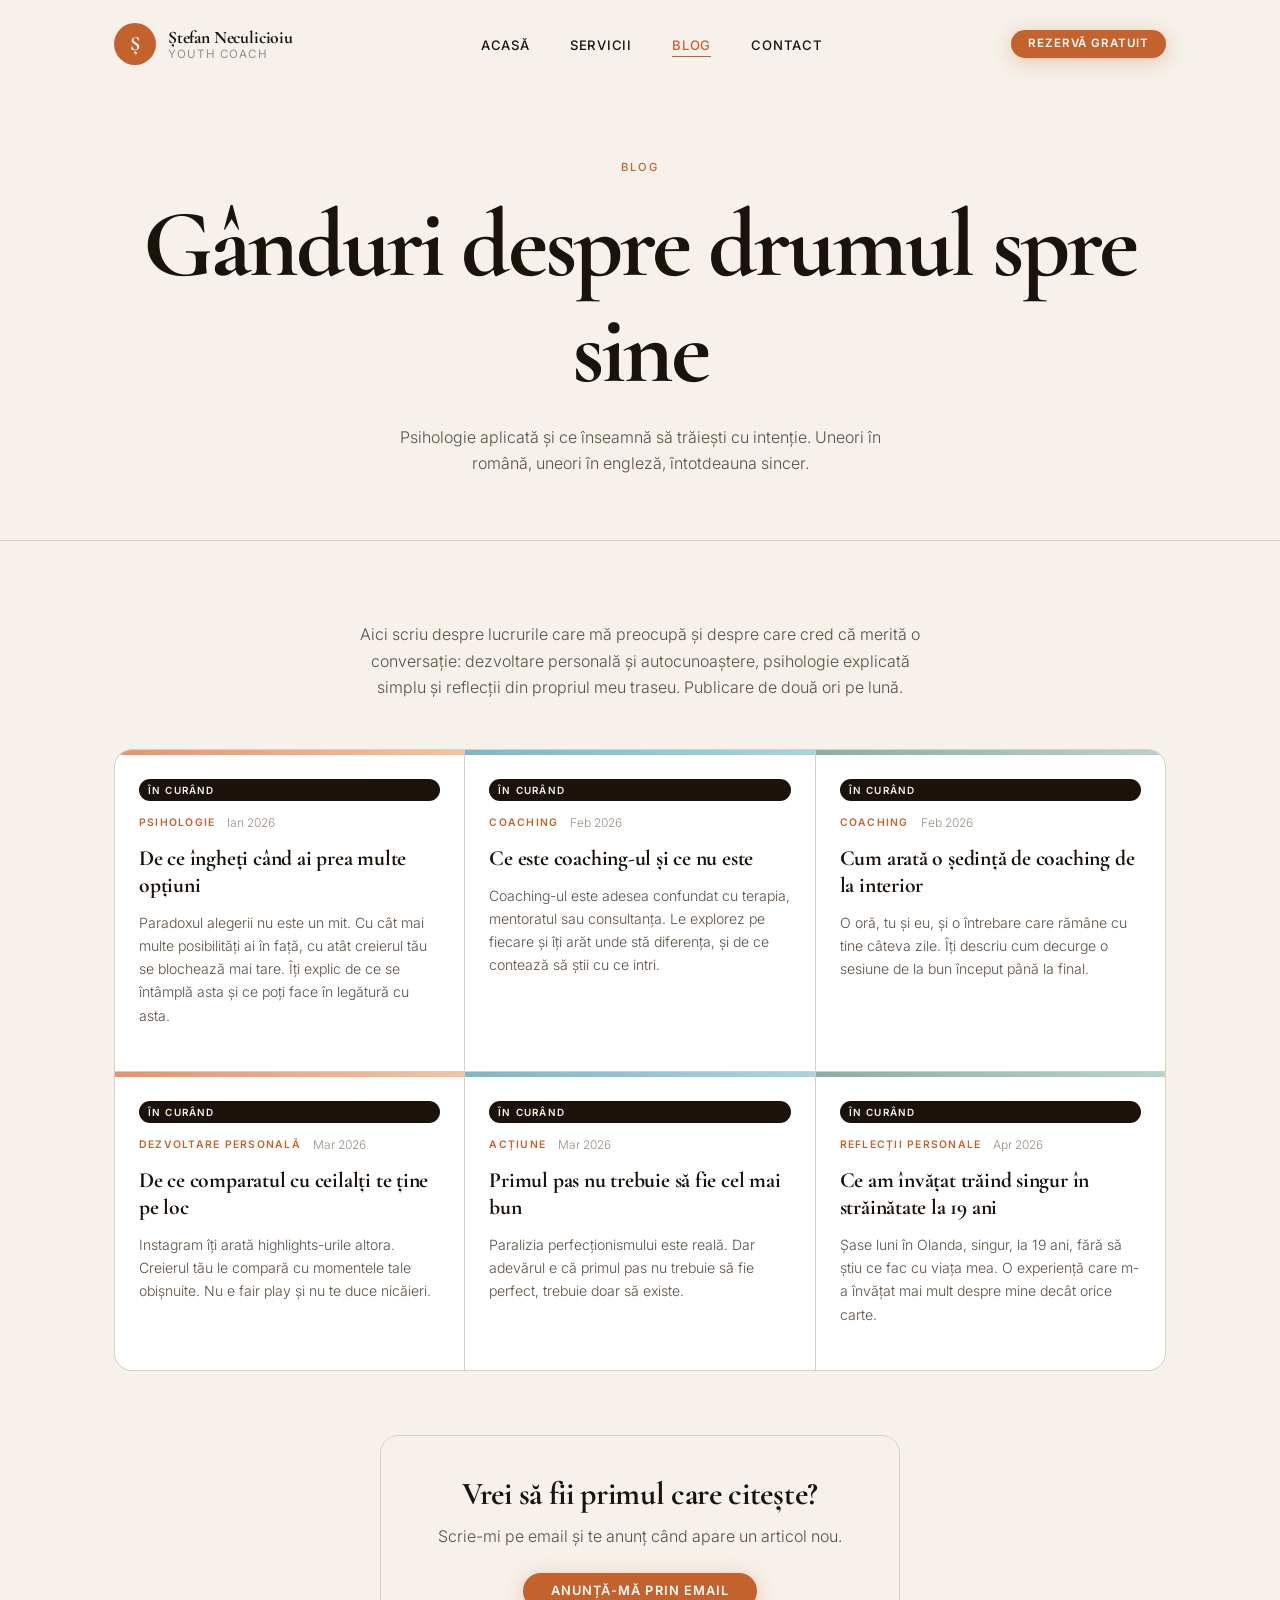
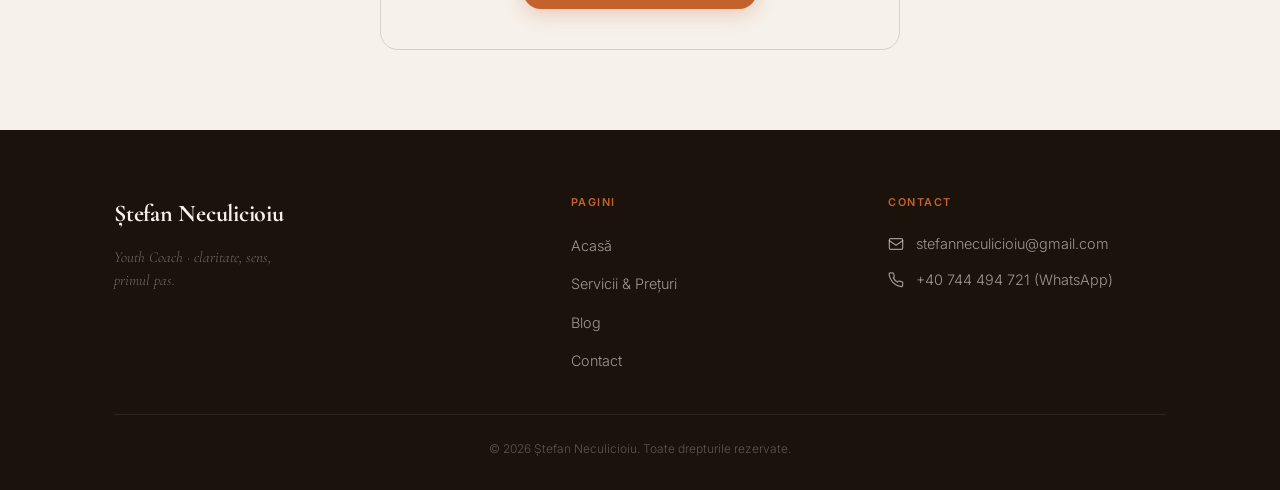
==== blog.html @ 6e407055 "Complete design overhaul — editorial v2 - Font: Cormorant Garamond replaces Playfair Display (luxury" ====
<!DOCTYPE html>
<html lang="ro">
<head>
  <meta charset="UTF-8">
  <meta name="viewport" content="width=device-width, initial-scale=1.0">
  <title>Blog · Ștefan Neculicioiu, Youth Coach</title>
  <meta name="description" content="Gânduri despre drumul spre sine, psihologie aplicată și ce înseamnă să trăiești cu intenție.">
  <meta property="og:title" content="Blog · Ștefan Neculicioiu">
  <meta property="og:type" content="website">
  <link rel="preconnect" href="https://fonts.googleapis.com">
  <link rel="preconnect" href="https://fonts.gstatic.com" crossorigin>
  <link rel="stylesheet" href="https://fonts.googleapis.com/css2?family=Cormorant+Garamond:ital,wght@0,400;0,600;0,700;1,400;1,600&family=Inter:wght@300;400;500;600&display=swap">
  <link rel="stylesheet" href="css/style.css">
</head>
<body>

  <!-- ========== HEADER START ========== -->
  <header class="header" role="banner">
    <div class="container">
      <div class="header__inner">

        <a href="index.html" class="header__logo" aria-label="Ștefan Neculicioiu – Acasă">
          <div class="header__logo-mark" aria-hidden="true">Ș</div>
          <div class="header__logo-text">
            Ștefan Neculicioiu
            <span class="header__logo-sub">Youth Coach</span>
          </div>
        </a>

        <nav role="navigation" aria-label="Navigare principală">
          <ul class="nav__list">
            <li><a href="index.html"    class="nav__link">Acasă</a></li>
            <li><a href="servicii.html" class="nav__link">Servicii</a></li>
            <li><a href="blog.html"     class="nav__link">Blog</a></li>
            <li><a href="contact.html"  class="nav__link">Contact</a></li>
          </ul>
        </nav>

        <a href="https://calendly.com/stefanneculicioiu" target="_blank" rel="noopener"
           class="btn btn--primary btn--sm nav__cta">
          Rezervă gratuit
        </a>

        <button class="hamburger" aria-label="Deschide meniu" aria-expanded="false">
          <span class="hamburger__line"></span>
          <span class="hamburger__line"></span>
          <span class="hamburger__line"></span>
        </button>

      </div>
    </div>
  </header>

  <div class="mobile-menu" role="dialog" aria-label="Meniu mobil">
    <ul class="mobile-menu__list">
      <li><a href="index.html"    class="mobile-menu__link">Acasă</a></li>
      <li><a href="servicii.html" class="mobile-menu__link">Servicii</a></li>
      <li><a href="blog.html"     class="mobile-menu__link">Blog</a></li>
      <li><a href="contact.html"  class="mobile-menu__link">Contact</a></li>
    </ul>
    <div class="mobile-menu__cta">
      <a href="https://calendly.com/stefanneculicioiu" target="_blank" rel="noopener"
         class="btn btn--primary btn--lg">
        Rezervă ședința gratuită
      </a>
    </div>
  </div>
  <!-- ========== HEADER END ========== -->


  <main>

    <!-- ══════════════════════════════════════
         PAGE HERO
    ══════════════════════════════════════ -->
    <section class="page-hero page-hero--sage" aria-labelledby="blog-heading">
      <div class="page-hero__decoration page-hero__decoration--1" aria-hidden="true"></div>
      <div class="page-hero__decoration page-hero__decoration--2" aria-hidden="true"></div>
      <div class="container">
        <span class="page-hero__label label">Blog</span>
        <h1 id="blog-heading" class="page-hero__heading">
          Gânduri despre drumul spre sine
        </h1>
        <p class="page-hero__subtitle">
          Psihologie aplicată și ce înseamnă să trăiești cu intenție.
          Uneori în română, uneori în engleză, întotdeauna sincer.
        </p>
      </div>
    </section>


    <!-- ══════════════════════════════════════
         BLOG GRID
    ══════════════════════════════════════ -->
    <section class="section" aria-label="Articole">
      <div class="container">

        <div class="blog-intro js-reveal">
          <p>
            Aici scriu despre lucrurile care mă preocupă și despre care cred că merită o conversație:
            dezvoltare personală și autocunoaștere, psihologie explicată simplu și reflecții din
            propriul meu traseu. Publicare de două ori pe lună.
          </p>
        </div>

        <div class="blog-grid">

          <!-- Article 1 -->
          <article class="blog-card js-reveal js-reveal-delay-1" aria-labelledby="art1-title">
            <div class="blog-card__thumb">
              <div class="blog-card__thumb-art blog-card__thumb-art--peach" aria-hidden="true"></div>
            </div>
            <div class="blog-card__body">
              <span class="blog-card__soon-badge">În curând</span>
              <div class="blog-card__meta">
                <span class="blog-card__category">Psihologie</span>
                <span class="blog-card__date">Ian 2026</span>
              </div>
              <h2 id="art1-title" class="blog-card__title">
                De ce îngheți când ai prea multe opțiuni
              </h2>
              <p class="blog-card__excerpt">
                Paradoxul alegerii nu este un mit. Cu cât mai multe posibilități ai în față,
                cu atât creierul tău se blochează mai tare. Îți explic de ce se întâmplă asta
                și ce poți face în legătură cu asta.
              </p>
            </div>
          </article>

          <!-- Article 2 -->
          <article class="blog-card js-reveal js-reveal-delay-2" aria-labelledby="art2-title">
            <div class="blog-card__thumb">
              <div class="blog-card__thumb-art blog-card__thumb-art--teal" aria-hidden="true"></div>
            </div>
            <div class="blog-card__body">
              <span class="blog-card__soon-badge">În curând</span>
              <div class="blog-card__meta">
                <span class="blog-card__category">Coaching</span>
                <span class="blog-card__date">Feb 2026</span>
              </div>
              <h2 id="art2-title" class="blog-card__title">
                Ce este coaching-ul și ce nu este
              </h2>
              <p class="blog-card__excerpt">
                Coaching-ul este adesea confundat cu terapia, mentoratul sau consultanța.
                Le explorez pe fiecare și îți arăt unde stă diferența, și de ce contează
                să știi cu ce intri.
              </p>
            </div>
          </article>

          <!-- Article 3 -->
          <article class="blog-card blog-card--soon js-reveal js-reveal-delay-3" aria-labelledby="art3-title">
            <div class="blog-card__thumb">
              <div class="blog-card__thumb-art blog-card__thumb-art--sage" aria-hidden="true"></div>
            </div>
            <div class="blog-card__body">
              <span class="blog-card__soon-badge">În curând</span>
              <div class="blog-card__meta">
                <span class="blog-card__category">Coaching</span>
                <span class="blog-card__date">Feb 2026</span>
              </div>
              <h2 id="art3-title" class="blog-card__title">
                Cum arată o ședință de coaching de la interior
              </h2>
              <p class="blog-card__excerpt">
                O oră, tu și eu, și o întrebare care rămâne cu tine câteva zile.
                Îți descriu cum decurge o sesiune de la bun început până la final.
              </p>
            </div>
          </article>

          <!-- Article 4 -->
          <article class="blog-card blog-card--soon js-reveal js-reveal-delay-1" aria-labelledby="art4-title">
            <div class="blog-card__thumb">
              <div class="blog-card__thumb-art blog-card__thumb-art--peach" aria-hidden="true"></div>
            </div>
            <div class="blog-card__body">
              <span class="blog-card__soon-badge">În curând</span>
              <div class="blog-card__meta">
                <span class="blog-card__category">Dezvoltare personală</span>
                <span class="blog-card__date">Mar 2026</span>
              </div>
              <h2 id="art4-title" class="blog-card__title">
                De ce comparatul cu ceilalți te ține pe loc
              </h2>
              <p class="blog-card__excerpt">
                Instagram îți arată highlights-urile altora. Creierul tău le compară cu
                momentele tale obișnuite. Nu e fair play și nu te duce nicăieri.
              </p>
            </div>
          </article>

          <!-- Article 5 -->
          <article class="blog-card blog-card--soon js-reveal js-reveal-delay-2" aria-labelledby="art5-title">
            <div class="blog-card__thumb">
              <div class="blog-card__thumb-art blog-card__thumb-art--teal" aria-hidden="true"></div>
            </div>
            <div class="blog-card__body">
              <span class="blog-card__soon-badge">În curând</span>
              <div class="blog-card__meta">
                <span class="blog-card__category">Acțiune</span>
                <span class="blog-card__date">Mar 2026</span>
              </div>
              <h2 id="art5-title" class="blog-card__title">
                Primul pas nu trebuie să fie cel mai bun
              </h2>
              <p class="blog-card__excerpt">
                Paralizia perfecționismului este reală. Dar adevărul e că primul pas
                nu trebuie să fie perfect, trebuie doar să existe.
              </p>
            </div>
          </article>

          <!-- Article 6 -->
          <article class="blog-card blog-card--soon js-reveal js-reveal-delay-3" aria-labelledby="art6-title">
            <div class="blog-card__thumb">
              <div class="blog-card__thumb-art blog-card__thumb-art--sage" aria-hidden="true"></div>
            </div>
            <div class="blog-card__body">
              <span class="blog-card__soon-badge">În curând</span>
              <div class="blog-card__meta">
                <span class="blog-card__category">Reflecții personale</span>
                <span class="blog-card__date">Apr 2026</span>
              </div>
              <h2 id="art6-title" class="blog-card__title">
                Ce am învățat trăind singur în străinătate la 19 ani
              </h2>
              <p class="blog-card__excerpt">
                Șase luni în Olanda, singur, la 19 ani, fără să știu ce fac cu viața mea.
                O experiență care m-a învățat mai mult despre mine decât orice carte.
              </p>
            </div>
          </article>

        </div>

        <!-- Email nudge -->
        <div class="blog-subscribe js-reveal">
          <h3>Vrei să fii primul care citește?</h3>
          <p>Scrie-mi pe email și te anunț când apare un articol nou.</p>
          <a href="mailto:stefanneculicioiu@gmail.com?subject=Vreau să fiu anunțat despre articole noi"
             class="btn btn--primary">
            Anunță-mă prin email
          </a>
        </div>

      </div>
    </section>

  </main>


  <!-- ========== FOOTER START ========== -->
  <footer class="footer" role="contentinfo">
    <div class="container">
      <div class="footer__inner">
        <div>
          <div class="footer__brand-name">Ștefan Neculicioiu</div>
          <p class="footer__tagline">Youth Coach · claritate, sens, primul pas.</p>
        </div>
        <div>
          <div class="footer__heading">Pagini</div>
          <ul class="footer__links">
            <li><a href="index.html"    class="footer__link">Acasă</a></li>
            <li><a href="servicii.html" class="footer__link">Servicii &amp; Prețuri</a></li>
            <li><a href="blog.html"     class="footer__link">Blog</a></li>
            <li><a href="contact.html"  class="footer__link">Contact</a></li>
          </ul>
        </div>
        <div>
          <div class="footer__heading">Contact</div>
          <div class="footer__contact-item">
            <svg aria-hidden="true" width="16" height="16" viewBox="0 0 24 24" fill="none" stroke="currentColor" stroke-width="1.8" stroke-linecap="round" stroke-linejoin="round"><rect x="2" y="4" width="20" height="16" rx="2"/><path d="m2 7 10 7 10-7"/></svg>
            <a href="mailto:stefanneculicioiu@gmail.com">stefanneculicioiu@gmail.com</a>
          </div>
          <div class="footer__contact-item">
            <svg aria-hidden="true" width="16" height="16" viewBox="0 0 24 24" fill="none" stroke="currentColor" stroke-width="1.8" stroke-linecap="round" stroke-linejoin="round"><path d="M22 16.92v3a2 2 0 0 1-2.18 2 19.79 19.79 0 0 1-8.63-3.07A19.5 19.5 0 0 1 4.69 12 19.79 19.79 0 0 1 1.61 3.41 2 2 0 0 1 3.6 1.24h3a2 2 0 0 1 2 1.72 12.84 12.84 0 0 0 .7 2.81 2 2 0 0 1-.45 2.11L7.91 8.8a16 16 0 0 0 6.29 6.29l.96-.96a2 2 0 0 1 2.11-.45 12.84 12.84 0 0 0 2.81.7A2 2 0 0 1 22 16.92z"/></svg>
            <a href="https://wa.me/40744494721" target="_blank" rel="noopener">
              +40 744 494 721 (WhatsApp)
            </a>
          </div>
        </div>
      </div>
      <div class="footer__bottom">
        <p class="footer__copy">© 2026 Ștefan Neculicioiu. Toate drepturile rezervate.</p>
      </div>
    </div>
  </footer>
  <!-- ========== FOOTER END ========== -->

  <script src="js/main.js" defer></script>
</body>
</html>
---- css/style.css ----
/* ============================================================
   Stefan Neculicioiu — Youth Coach Website
   style.css  (v2 — Editorial)

   TABLE OF CONTENTS
   0.  Custom Properties (Design Tokens)
   1.  Reset & Base
   2.  Typography
   3.  Layout Utilities
   4.  Header & Navigation
   5.  Footer
   6.  Buttons
   7.  Hero Section (Homepage)
   8.  Section: "Dacă ai între 18 și 28 de ani"
   9.  Section: "De ce eu"
   10. Page Hero (inner pages)
   11. Services Page
   12. Blog Page
   13. Contact Page
   14. Animations & Transitions
   15. Media Queries
   ============================================================ */


/* ============================================================
   0. CUSTOM PROPERTIES
   ============================================================ */
@import url('https://fonts.googleapis.com/css2?family=Cormorant+Garamond:ital,wght@0,400;0,600;0,700;1,400;1,600&family=Inter:wght@300;400;500;600&display=swap');

:root {
  /* Brand Palette */
  --color-bg:            #F6F1EB;
  --color-bg-dark:       #1A120B;
  --color-bg-alt:        #EDE8DF;
  --color-primary:       #C4622D;
  --color-primary-dark:  #A0501E;
  --color-primary-light: #F0D5C5;
  --color-secondary:     #8AAF9F;
  --color-secondary-dark:#6D9688;
  --color-tertiary:      #7BB8C4;
  --color-text:          #1A120B;
  --color-text-secondary:#5C4F44;
  --color-text-muted:    #9A8D83;
  --color-surface:       #FFFFFF;
  --color-border:        #D8D0C6;

  /* Typography */
  --font-serif: 'Cormorant Garamond', Georgia, 'Times New Roman', serif;
  --font-sans:  'Inter', -apple-system, BlinkMacSystemFont, 'Segoe UI', sans-serif;

  /* Spacing */
  --space-1:  0.25rem;
  --space-2:  0.5rem;
  --space-3:  0.75rem;
  --space-4:  1rem;
  --space-5:  1.25rem;
  --space-6:  1.5rem;
  --space-8:  2rem;
  --space-10: 2.5rem;
  --space-12: 3rem;
  --space-16: 4rem;
  --space-20: 5rem;
  --space-24: 6rem;

  /* Layout */
  --max-width:  1100px;
  --nav-height: 68px;

  /* Borders */
  --radius-sm:   4px;
  --radius-md:   10px;
  --radius-lg:   18px;
  --radius-pill: 9999px;

  /* Shadows */
  --shadow-sm: 0 2px 12px rgba(26, 18, 11, 0.05);
  --shadow-md: 0 8px 32px rgba(26, 18, 11, 0.09);
  --shadow-lg: 0 20px 60px rgba(26, 18, 11, 0.13);

  /* Transitions */
  --ease-fast: 0.18s ease;
  --ease-base: 0.32s ease;
  --ease-slow: 0.5s cubic-bezier(0.16, 1, 0.3, 1);
}


/* ============================================================
   1. RESET & BASE
   ============================================================ */
*, *::before, *::after {
  box-sizing: border-box;
  margin: 0;
  padding: 0;
}

html {
  scroll-behavior: smooth;
  scroll-padding-top: var(--nav-height);
  -webkit-text-size-adjust: 100%;
}

body {
  background-color: var(--color-bg);
  color: var(--color-text);
  font-family: var(--font-sans);
  font-size: 1rem;
  line-height: 1.65;
  min-height: 100vh;
  overflow-x: hidden;
}

img, video {
  max-width: 100%;
  height: auto;
  display: block;
}

a { color: inherit; text-decoration: none; }
ul { list-style: none; }

button {
  background: none;
  border: none;
  cursor: pointer;
  font-family: inherit;
}

::selection {
  background-color: var(--color-primary);
  color: #fff;
}

:focus-visible {
  outline: 2px solid var(--color-primary);
  outline-offset: 3px;
  border-radius: 3px;
}


/* ============================================================
   2. TYPOGRAPHY
   ============================================================ */
h1, h2, h3, h4, h5, h6 {
  font-family: var(--font-serif);
  color: var(--color-text);
  line-height: 1.1;
  font-weight: 700;
}

h1 { font-size: clamp(2.4rem, 8vw, 6rem);   letter-spacing: -0.03em; }
h2 { font-size: clamp(2rem, 4.5vw, 3.4rem); letter-spacing: -0.02em; }
h3 { font-size: clamp(1.4rem, 2.8vw, 2rem); letter-spacing: -0.01em; }
h4 { font-size: 1.2rem; }

p {
  color: var(--color-text-secondary);
  max-width: 68ch;
  font-weight: 300;
}

.text-center { text-align: center; }
.text-center p { margin-left: auto; margin-right: auto; }

strong { color: var(--color-text); font-weight: 600; }

.subtitle {
  font-family: var(--font-serif);
  font-style: italic;
  font-size: clamp(1.1rem, 2.2vw, 1.35rem);
  color: var(--color-text-secondary);
  line-height: 1.55;
}

.label {
  font-size: 0.7rem;
  font-weight: 500;
  letter-spacing: 0.16em;
  text-transform: uppercase;
  color: var(--color-primary);
}

.section-heading { margin-bottom: var(--space-4); }
.section-intro   { font-size: 1.05rem; margin-bottom: var(--space-10); font-weight: 300; }


/* ============================================================
   3. LAYOUT UTILITIES
   ============================================================ */
.container {
  width: 100%;
  max-width: var(--max-width);
  margin-left: auto;
  margin-right: auto;
  padding-left: var(--space-6);
  padding-right: var(--space-6);
}

.section    { padding-top: var(--space-20); padding-bottom: var(--space-20); }
.section--sm { padding-top: var(--space-16); padding-bottom: var(--space-16); }
.section--lg { padding-top: var(--space-24); padding-bottom: var(--space-24); }

/* Subtle alternate background for content sections */
.section-sage  { background-color: var(--color-bg-alt); }

/* Dark background for CTA sections */
.section-teal,
.section-peach { background-color: var(--color-bg-dark); }

.section-teal h2,
.section-peach h2 { color: var(--color-bg); }

.section-teal p,
.section-peach p,
.section-teal .section-intro,
.section-peach .section-intro { color: rgba(246, 241, 235, 0.65); }

.section-teal .btn--ghost,
.section-peach .btn--ghost {
  color: rgba(246, 241, 235, 0.85);
  border-color: rgba(246, 241, 235, 0.3);
}

.section-teal .btn--ghost:hover,
.section-peach .btn--ghost:hover {
  color: var(--color-bg);
  border-color: rgba(246, 241, 235, 0.7);
  background: rgba(246, 241, 235, 0.08);
}

.grid-2 { display: grid; grid-template-columns: 1fr; gap: var(--space-8); }
.grid-3 { display: grid; grid-template-columns: 1fr; gap: var(--space-6); }

.divider {
  width: 40px;
  height: 1px;
  background-color: var(--color-primary);
  margin-bottom: var(--space-6);
}
.divider--center { margin-left: auto; margin-right: auto; }


/* ============================================================
   4. HEADER & NAVIGATION
   ============================================================ */
.header {
  position: fixed;
  top: 0; left: 0; right: 0;
  z-index: 100;
  height: var(--nav-height);
  background: transparent;
  transition: background var(--ease-base), box-shadow var(--ease-base);
}

.header--scrolled {
  background: rgba(246, 241, 235, 0.96);
  backdrop-filter: blur(16px);
  -webkit-backdrop-filter: blur(16px);
  box-shadow: 0 1px 0 var(--color-border);
}

.header .container { height: 100%; }

.header__inner {
  display: flex;
  align-items: center;
  justify-content: space-between;
  height: 100%;
}

.header__logo {
  display: flex;
  align-items: center;
  gap: var(--space-3);
  text-decoration: none;
}

.header__logo-mark {
  width: 42px;
  height: 42px;
  background: var(--color-primary);
  color: #fff;
  border-radius: 50%;
  display: flex;
  align-items: center;
  justify-content: center;
  font-family: var(--font-serif);
  font-weight: 700;
  font-size: 1.25rem;
  flex-shrink: 0;
  transition: transform var(--ease-fast);
}

.header__logo:hover .header__logo-mark { transform: scale(1.06); }

.header__logo-text {
  font-family: var(--font-serif);
  font-size: 1.1rem;
  font-weight: 700;
  color: var(--color-text);
  line-height: 1.2;
  letter-spacing: -0.01em;
}

.header__logo-sub {
  display: block;
  font-family: var(--font-sans);
  font-size: 0.72rem;
  font-weight: 400;
  color: var(--color-text-muted);
  letter-spacing: 0.1em;
  text-transform: uppercase;
}

.nav__list {
  display: none;
  align-items: center;
  gap: var(--space-10);
}

.nav__link {
  font-size: 0.82rem;
  font-weight: 500;
  letter-spacing: 0.06em;
  text-transform: uppercase;
  color: var(--color-text);
  position: relative;
  padding-bottom: 2px;
  transition: color var(--ease-fast);
}

.nav__link::after {
  content: '';
  position: absolute;
  bottom: -2px; left: 0;
  width: 0; height: 1px;
  background-color: var(--color-primary);
  transition: width var(--ease-base);
}

.nav__link:hover::after,
.nav__link.is-active::after { width: 100%; }

.nav__link:hover,
.nav__link.is-active { color: var(--color-primary); }

.nav__cta { display: none; }

/* Hamburger */
.hamburger {
  display: flex;
  flex-direction: column;
  justify-content: center;
  gap: 5px;
  width: 36px;
  height: 36px;
  padding: 4px;
  cursor: pointer;
  z-index: 110;
}

.hamburger__line {
  display: block;
  width: 100%;
  height: 1.5px;
  background-color: var(--color-text);
  transition: transform var(--ease-base), opacity var(--ease-fast);
  transform-origin: center;
}

.hamburger.is-open .hamburger__line:nth-child(1) { transform: translateY(6.5px) rotate(45deg); }
.hamburger.is-open .hamburger__line:nth-child(2) { opacity: 0; transform: scaleX(0); }
.hamburger.is-open .hamburger__line:nth-child(3) { transform: translateY(-6.5px) rotate(-45deg); }

/* Mobile Menu */
.mobile-menu {
  position: fixed;
  inset: 0;
  background: var(--color-bg);
  z-index: 99;
  padding: calc(var(--nav-height) + var(--space-8)) var(--space-6) var(--space-8);
  transform: translateX(100%);
  transition: transform var(--ease-slow);
}

.mobile-menu.is-open { transform: translateX(0); }

.mobile-menu__list {
  display: flex;
  flex-direction: column;
  gap: var(--space-2);
}

.mobile-menu__link {
  display: block;
  font-family: var(--font-serif);
  font-size: 2.4rem;
  font-weight: 700;
  letter-spacing: -0.02em;
  color: var(--color-text);
  padding: var(--space-4) 0;
  border-bottom: 1px solid var(--color-border);
  transition: color var(--ease-fast), padding-left var(--ease-fast);
}

.mobile-menu__link:hover,
.mobile-menu__link.is-active {
  color: var(--color-primary);
  padding-left: var(--space-3);
}

.mobile-menu__cta { margin-top: var(--space-8); }


/* ============================================================
   5. FOOTER
   ============================================================ */
.footer {
  background-color: var(--color-bg-dark);
  color: rgba(246, 241, 235, 0.75);
  padding: var(--space-16) 0 var(--space-8);
}

.footer__inner {
  display: grid;
  grid-template-columns: 1fr;
  gap: var(--space-10);
  margin-bottom: var(--space-10);
}

.footer__brand-name {
  font-family: var(--font-serif);
  font-size: 1.5rem;
  font-weight: 700;
  letter-spacing: -0.01em;
  color: var(--color-bg);
  margin-bottom: var(--space-3);
}

.footer__tagline {
  font-style: italic;
  font-family: var(--font-serif);
  font-size: 0.95rem;
  color: rgba(246, 241, 235, 0.4);
  max-width: 28ch;
  line-height: 1.5;
}

.footer__heading {
  font-family: var(--font-sans);
  font-size: 0.68rem;
  font-weight: 600;
  letter-spacing: 0.14em;
  text-transform: uppercase;
  color: var(--color-primary);
  margin-bottom: var(--space-5);
}

.footer__links {
  display: flex;
  flex-direction: column;
  gap: var(--space-3);
}

.footer__link {
  font-size: 0.9rem;
  font-weight: 300;
  color: rgba(246, 241, 235, 0.6);
  transition: color var(--ease-fast);
}
.footer__link:hover { color: var(--color-bg); }

.footer__contact-item {
  display: flex;
  align-items: center;
  gap: var(--space-3);
  font-size: 0.9rem;
  font-weight: 300;
  color: rgba(246, 241, 235, 0.6);
  margin-bottom: var(--space-3);
}

.footer__contact-item a { transition: color var(--ease-fast); }
.footer__contact-item a:hover { color: var(--color-primary); }

.footer__bottom {
  border-top: 1px solid rgba(246, 241, 235, 0.08);
  padding-top: var(--space-6);
  display: flex;
  flex-direction: column;
  gap: var(--space-2);
  align-items: center;
  text-align: center;
}

.footer__copy {
  font-size: 0.75rem;
  color: rgba(246, 241, 235, 0.3);
  max-width: none;
}


/* ============================================================
   6. BUTTONS
   ============================================================ */
.btn {
  display: inline-flex;
  align-items: center;
  justify-content: center;
  gap: var(--space-2);
  font-family: var(--font-sans);
  font-size: 0.8rem;
  font-weight: 600;
  letter-spacing: 0.08em;
  text-transform: uppercase;
  padding: 0.9em 2.2em;
  border-radius: var(--radius-pill);
  cursor: pointer;
  transition: transform var(--ease-fast), box-shadow var(--ease-fast),
              background-color var(--ease-fast), color var(--ease-fast),
              border-color var(--ease-fast);
  white-space: nowrap;
  text-decoration: none;
  line-height: 1;
}

.btn:hover  { transform: translateY(-2px); }
.btn:active { transform: translateY(0); }

.btn--primary {
  background-color: var(--color-primary);
  color: #fff;
  box-shadow: 0 4px 20px rgba(196, 98, 45, 0.3);
}
.btn--primary:hover {
  background-color: var(--color-primary-dark);
  box-shadow: 0 8px 28px rgba(196, 98, 45, 0.4);
}

.btn--outline {
  background-color: transparent;
  color: var(--color-primary);
  border: 1.5px solid var(--color-primary);
}
.btn--outline:hover {
  background-color: var(--color-primary);
  color: #fff;
}

.btn--ghost {
  background-color: transparent;
  color: var(--color-text);
  border: 1.5px solid var(--color-border);
}
.btn--ghost:hover {
  border-color: var(--color-text);
}

.btn--lg { font-size: 0.85rem; padding: 1em 2.6em; }
.btn--sm { font-size: 0.72rem; padding: 0.7em 1.5em; }


/* ============================================================
   7. HERO SECTION (Homepage)
   ============================================================ */
.hero {
  position: relative;
  min-height: 100vh;
  display: flex;
  align-items: center;
  overflow: hidden;
  padding-top: var(--nav-height);
}

.hero__watercolor {
  position: absolute;
  inset: 0;
  z-index: 0;
  width: 100%;
  height: 100%;
}

.hero__watercolor svg {
  width: 100%;
  height: 100%;
  object-fit: cover;
}

.hero__content {
  position: relative;
  z-index: 1;
  padding: var(--space-20) 0 var(--space-16);
  max-width: 820px;
}

.hero__label {
  margin-bottom: var(--space-6);
  display: inline-block;
}

.hero__heading {
  font-family: var(--font-serif);
  font-size: clamp(2.4rem, 9vw, 7rem);
  font-weight: 700;
  color: var(--color-text);
  line-height: 1.0;
  letter-spacing: -0.04em;
  margin-bottom: var(--space-8);
}

.hero__heading em {
  color: var(--color-primary);
  font-style: italic;
}

.hero__subtitle {
  font-family: var(--font-serif);
  font-style: italic;
  font-size: clamp(1.1rem, 2.5vw, 1.4rem);
  color: var(--color-text-secondary);
  line-height: 1.6;
  margin-bottom: var(--space-10);
  max-width: 52ch;
  font-weight: 400;
}

.hero__actions {
  display: flex;
  flex-direction: column;
  gap: var(--space-4);
  align-items: stretch;
}

.hero__actions .btn {
  text-align: center;
  white-space: normal;
}

.hero__scroll-hint {
  position: absolute;
  bottom: var(--space-8);
  left: 50%;
  transform: translateX(-50%);
  z-index: 1;
  display: flex;
  flex-direction: column;
  align-items: center;
  gap: var(--space-2);
  opacity: 0.35;
  animation: scrollBounce 2.4s ease-in-out infinite;
}

.hero__scroll-hint span {
  font-size: 0.65rem;
  letter-spacing: 0.18em;
  text-transform: uppercase;
  color: var(--color-text);
  font-family: var(--font-sans);
  font-weight: 500;
}

.hero__scroll-arrow {
  width: 16px;
  height: 16px;
  border-right: 1.5px solid var(--color-text);
  border-bottom: 1.5px solid var(--color-text);
  transform: rotate(45deg);
  margin-top: 2px;
}

@keyframes scrollBounce {
  0%, 100% { transform: translateX(-50%) translateY(0); }
  50%       { transform: translateX(-50%) translateY(8px); }
}


/* ============================================================
   8. SECTION: DACĂ AI ÎNTRE 18 ȘI 28 DE ANI
   ============================================================ */
.pain-points__intro {
  margin-bottom: var(--space-12);
}

/* Editorial numbered list — replaces the card grid */
.pain-list {
  max-width: 780px;
  margin: 0 auto var(--space-12);
}

.pain-item {
  display: grid;
  grid-template-columns: 2.5rem 1fr;
  gap: var(--space-8);
  padding: var(--space-8) 0;
  border-top: 1px solid var(--color-border);
  align-items: baseline;
}

.pain-item:last-child {
  border-bottom: 1px solid var(--color-border);
}

.pain-item__num {
  font-family: var(--font-sans);
  font-size: 0.68rem;
  font-weight: 500;
  letter-spacing: 0.12em;
  color: var(--color-text-muted);
  padding-top: 6px;
}

.pain-item__text {
  font-family: var(--font-serif);
  font-size: clamp(1.1rem, 2.4vw, 1.35rem);
  font-style: italic;
  color: var(--color-text);
  line-height: 1.5;
  max-width: none;
  font-weight: 400;
}

/* CTA block under pain points — clean, no box */
.pain-points__cta-block {
  text-align: center;
  padding: var(--space-8) 0 0;
}

.pain-points__cta-text {
  font-family: var(--font-serif);
  font-style: italic;
  font-size: clamp(1rem, 2vw, 1.2rem);
  color: var(--color-text-secondary);
  margin-bottom: var(--space-6);
  max-width: 55ch;
  margin-left: auto;
  margin-right: auto;
}


/* ============================================================
   9. SECTION: DE CE EU
   ============================================================ */
.about-story__inner {
  display: grid;
  grid-template-columns: 1fr;
  gap: var(--space-12);
  align-items: start;
}

.about-story__photo-frame {
  position: relative;
  width: 100%;
  max-width: 420px;
  margin: 0 auto;
}

.about-story__photo-placeholder {
  width: 100%;
  aspect-ratio: 3/4;
  background: linear-gradient(160deg, #E8E2D8 0%, #D8D0C4 100%);
  border-radius: var(--radius-lg);
  display: flex;
  flex-direction: column;
  align-items: center;
  justify-content: center;
  gap: var(--space-4);
  text-align: center;
  padding: var(--space-8);
  border: 1px solid var(--color-border);
}

.about-story__photo-placeholder p {
  font-size: 0.8rem;
  max-width: 22ch;
  color: var(--color-text-muted);
  font-weight: 300;
}

.about-story__accent-dot {
  position: absolute;
  width: 140px;
  height: 140px;
  background: var(--color-primary-light);
  border-radius: 50%;
  z-index: -1;
  top: -20px;
  right: -20px;
  opacity: 0.5;
}

.about-story__text h2 { margin-bottom: var(--space-6); }
.about-story__text p  { margin-bottom: var(--space-5); font-size: 1rem; }

/* Pull-quote — editorial style, no background box */
.about-story__highlight {
  font-family: var(--font-serif);
  font-style: italic;
  font-size: clamp(1.2rem, 2.6vw, 1.6rem);
  font-weight: 400;
  color: var(--color-text);
  border-top: 1px solid var(--color-border);
  border-bottom: 1px solid var(--color-border);
  border-left: none;
  padding: var(--space-8) 0;
  background: none;
  border-radius: 0;
  margin: var(--space-8) 0;
  max-width: none;
  line-height: 1.45;
}

/* Credentials — minimal list, no pill badges */
.about-story__credentials {
  display: flex;
  flex-wrap: wrap;
  gap: var(--space-2) var(--space-6);
  margin-top: var(--space-6);
  padding-top: var(--space-6);
  border-top: 1px solid var(--color-border);
}

.credential-badge {
  font-family: var(--font-sans);
  font-size: 0.78rem;
  font-weight: 400;
  color: var(--color-text-muted);
  letter-spacing: 0.02em;
  background: none;
  border: none;
  border-radius: 0;
  padding: 0;
  display: inline;
}


/* ============================================================
   10. PAGE HERO (inner pages)
   ============================================================ */
.page-hero {
  padding-top: calc(var(--nav-height) + var(--space-16));
  padding-bottom: var(--space-16);
  text-align: center;
  background-color: var(--color-bg);
  border-bottom: 1px solid var(--color-border);
  position: relative;
  overflow: hidden;
}

/* All page hero variants use the same clean parchment background */
.page-hero--teal,
.page-hero--sage,
.page-hero--peach { background-color: var(--color-bg); }

/* Hide the generic blob decorations */
.page-hero__decoration { display: none; }

.page-hero__label   { margin-bottom: var(--space-4); display: inline-block; }
.page-hero__heading { margin-bottom: var(--space-5); }

.page-hero__subtitle {
  max-width: 52ch;
  margin: 0 auto;
  font-size: 1rem;
  font-weight: 300;
  color: var(--color-text-secondary);
}


/* ============================================================
   11. SERVICES PAGE
   ============================================================ */

/* "Ce este coaching-ul" — clean prose, no card */
.what-is-coaching__box {
  max-width: 720px;
  margin: 0 auto;
  text-align: center;
  background: none;
  border-radius: 0;
  padding: 0;
  box-shadow: none;
}

.what-is-coaching__box p {
  margin-left: auto;
  margin-right: auto;
  margin-bottom: var(--space-6);
  font-size: 1.05rem;
}

/* Coaching "not" tags — architectural, minimal */
.what-is-coaching__not-list {
  display: flex;
  flex-wrap: wrap;
  gap: var(--space-3);
  justify-content: center;
  margin: var(--space-6) 0;
}

.not-tag {
  display: inline-flex;
  align-items: center;
  gap: var(--space-2);
  background: none;
  border: 1px solid var(--color-border);
  border-radius: var(--radius-sm);
  padding: var(--space-2) var(--space-4);
  font-size: 0.72rem;
  font-weight: 500;
  letter-spacing: 0.08em;
  text-transform: uppercase;
  color: var(--color-text-muted);
}

.not-tag__x { color: var(--color-primary); font-weight: 700; }

.what-is-coaching__is {
  font-family: var(--font-serif);
  font-style: italic;
  font-size: clamp(1.1rem, 2.2vw, 1.4rem);
  font-weight: 400;
  color: var(--color-text);
  max-width: none;
  margin-top: var(--space-8);
  line-height: 1.45;
  border-top: 1px solid var(--color-border);
  padding-top: var(--space-8);
}

/* Expectations — editorial numbered list, no cards */
.expectations__grid {
  max-width: 680px;
  margin: 0 auto var(--space-10);
}

.expectation-item {
  display: grid;
  grid-template-columns: 3.5rem 1fr;
  gap: var(--space-8);
  padding: var(--space-7, 1.75rem) 0;
  border-top: 1px solid var(--color-border);
  align-items: baseline;
  background: none;
  border-radius: 0;
  box-shadow: none;
}

.expectation-item:last-child {
  border-bottom: 1px solid var(--color-border);
}

.expectation-item__icon {
  font-family: var(--font-serif);
  font-size: 2rem;
  font-weight: 400;
  color: var(--color-primary);
  line-height: 1;
  letter-spacing: -0.03em;
  opacity: 0.55;
  /* Remove the circular badge */
  width: auto;
  height: auto;
  background: none;
  border: none;
  border-radius: 0;
  display: block;
  padding-top: 4px;
}

.expectation-item__text {
  font-size: 0.97rem;
  color: var(--color-text-secondary);
  max-width: none;
  align-self: center;
  font-weight: 300;
  line-height: 1.6;
}

/* Expand content for expectations — 4 items need more height */
#expect-details.expand-content.is-expanded {
  max-height: 800px;
}

/* Pricing cards */
.pricing-grid {
  display: grid;
  grid-template-columns: 1fr;
  gap: var(--space-6);
  max-width: 820px;
  margin: 0 auto;
}

.pricing-card {
  background: var(--color-surface);
  border-radius: var(--radius-lg);
  padding: var(--space-10) var(--space-8);
  border: 1px solid var(--color-border);
  transition: border-color var(--ease-base), transform var(--ease-fast), box-shadow var(--ease-fast);
  position: relative;
}

.pricing-card:hover {
  border-color: var(--color-primary);
  transform: translateY(-4px);
  box-shadow: var(--shadow-md);
}

/* Featured card — dark */
.pricing-card--featured {
  background: var(--color-bg-dark);
  border-color: var(--color-bg-dark);
}

.pricing-card--featured:hover {
  border-color: var(--color-primary);
  box-shadow: 0 20px 60px rgba(26, 18, 11, 0.35);
}

.pricing-card--featured .pricing-card__title {
  color: var(--color-bg);
}

.pricing-card--featured .pricing-card__description,
.pricing-card--featured .pricing-card__feature,
.pricing-card--featured .pricing-card__price-note {
  color: rgba(246, 241, 235, 0.55);
}

.pricing-card--featured .pricing-card__price-main {
  color: var(--color-primary);
}

.pricing-card--featured .pricing-card__feature-check {
  color: var(--color-primary);
}

.pricing-card__badge {
  position: absolute;
  top: -13px;
  left: 50%;
  transform: translateX(-50%);
  background: var(--color-primary);
  color: #fff;
  font-size: 0.65rem;
  font-weight: 600;
  letter-spacing: 0.12em;
  text-transform: uppercase;
  padding: 0.35em 1.3em;
  border-radius: var(--radius-pill);
  white-space: nowrap;
}

.pricing-card__title {
  font-family: var(--font-serif);
  font-size: 1.8rem;
  font-weight: 700;
  letter-spacing: -0.02em;
  color: var(--color-text);
  margin-bottom: var(--space-3);
}

.pricing-card__description {
  font-size: 0.92rem;
  font-weight: 300;
  color: var(--color-text-secondary);
  margin-bottom: var(--space-6);
  max-width: none;
}

.pricing-card__price { margin-bottom: var(--space-6); }

.pricing-card__price-main {
  font-family: var(--font-serif);
  font-size: 2.8rem;
  font-weight: 700;
  letter-spacing: -0.03em;
  color: var(--color-primary);
  display: block;
  line-height: 1;
}

.pricing-card__price-note {
  font-size: 0.82rem;
  font-weight: 300;
  color: var(--color-text-muted);
  margin-top: var(--space-2);
  max-width: none;
}

.pricing-card__features {
  display: flex;
  flex-direction: column;
  gap: var(--space-3);
  margin-bottom: var(--space-8);
  padding-top: var(--space-6);
  border-top: 1px solid rgba(216, 208, 198, 0.3);
}

.pricing-card--featured .pricing-card__features {
  border-top-color: rgba(246, 241, 235, 0.1);
}

.pricing-card__feature {
  display: flex;
  align-items: flex-start;
  gap: var(--space-3);
  font-size: 0.88rem;
  font-weight: 300;
  color: var(--color-text-secondary);
}

.pricing-card__feature-check {
  color: var(--color-secondary);
  font-size: 0.9rem;
  flex-shrink: 0;
  margin-top: 2px;
}

.pricing-note {
  text-align: center;
  margin-top: var(--space-8);
  font-size: 0.85rem;
  color: var(--color-text-muted);
  font-style: italic;
  font-family: var(--font-serif);
  max-width: none;
}


/* ============================================================
   12. BLOG PAGE
   ============================================================ */
.blog-intro {
  max-width: 580px;
  margin: 0 auto var(--space-12);
  text-align: center;
}

.blog-grid {
  display: grid;
  grid-template-columns: 1fr;
  gap: 1px;
  background-color: var(--color-border);
  border: 1px solid var(--color-border);
  border-radius: var(--radius-lg);
  overflow: hidden;
}

.blog-card {
  background: var(--color-surface);
  overflow: hidden;
  display: flex;
  flex-direction: column;
  transition: background var(--ease-fast);
}

.blog-card:hover { background: #FDFAF7; }
.blog-card--soon { opacity: 0.7; }

.blog-card__thumb {
  width: 100%;
  height: 5px;
  position: relative;
}

.blog-card__thumb-art {
  width: 100%;
  height: 100%;
}

.blog-card__thumb-art--peach { background: linear-gradient(90deg, #E8926A, #f5c4a0); }
.blog-card__thumb-art--sage  { background: linear-gradient(90deg, #8AAF9F, #b8d4c8); }
.blog-card__thumb-art--teal  { background: linear-gradient(90deg, #7BB8C4, #a8d4dc); }

.blog-card__soon-badge {
  display: inline-block;
  background: var(--color-text);
  color: var(--color-bg);
  font-size: 0.62rem;
  font-weight: 600;
  letter-spacing: 0.12em;
  text-transform: uppercase;
  padding: 0.3em 0.9em;
  border-radius: var(--radius-pill);
  margin-bottom: var(--space-3);
}

.blog-card__body {
  padding: var(--space-6);
  flex: 1;
  display: flex;
  flex-direction: column;
  position: relative;
}

.blog-card__meta {
  display: flex;
  align-items: center;
  gap: var(--space-3);
  margin-bottom: var(--space-3);
  flex-wrap: wrap;
}

.blog-card__category {
  font-size: 0.65rem;
  font-weight: 600;
  letter-spacing: 0.12em;
  text-transform: uppercase;
  color: var(--color-primary);
}

.blog-card__date {
  font-size: 0.75rem;
  color: var(--color-text-muted);
  font-weight: 300;
}

.blog-card__title {
  font-family: var(--font-serif);
  font-size: 1.35rem;
  font-weight: 700;
  letter-spacing: -0.01em;
  color: var(--color-text);
  line-height: 1.25;
  margin-bottom: var(--space-3);
}

.blog-card__excerpt {
  font-size: 0.88rem;
  font-weight: 300;
  color: var(--color-text-secondary);
  line-height: 1.65;
  flex: 1;
  max-width: none;
  margin-bottom: var(--space-5);
}

.blog-card__link {
  font-size: 0.72rem;
  font-weight: 600;
  letter-spacing: 0.1em;
  text-transform: uppercase;
  color: var(--color-primary);
  display: inline-flex;
  align-items: center;
  gap: var(--space-2);
  transition: gap var(--ease-fast);
  align-self: flex-start;
}

.blog-card__link:hover { gap: var(--space-3); }

.blog-subscribe {
  max-width: 520px;
  margin: var(--space-16) auto 0;
  text-align: center;
  padding: var(--space-10) var(--space-8);
  border: 1px solid var(--color-border);
  border-radius: var(--radius-lg);
}

.blog-subscribe h3 { margin-bottom: var(--space-3); }
.blog-subscribe p  { margin-bottom: var(--space-6); margin-left: auto; margin-right: auto; }


/* ============================================================
   13. CONTACT PAGE
   ============================================================ */
.contact-grid {
  display: grid;
  grid-template-columns: 1fr;
  gap: var(--space-12);
  align-items: start;
}

.contact-intro h2 { margin-bottom: var(--space-4); }
.contact-intro p  { margin-bottom: var(--space-6); }

/* Calendly CTA — refined, no heavy background */
.calendly-cta {
  border: 1px solid var(--color-border);
  border-radius: var(--radius-lg);
  padding: var(--space-8);
  margin-bottom: var(--space-8);
  text-align: center;
}

.calendly-cta__icon    { margin-bottom: var(--space-4); }
.calendly-cta__title   { font-family: var(--font-serif); font-size: 1.5rem; font-weight: 700; letter-spacing: -0.01em; color: var(--color-text); margin-bottom: var(--space-2); }
.calendly-cta__note    { font-size: 0.85rem; font-weight: 300; color: var(--color-text-muted); margin-bottom: var(--space-6); max-width: none; }

/* Contact channels — clean list rows, no card boxes */
.contact-channels {
  display: flex;
  flex-direction: column;
}

.contact-channel {
  display: flex;
  align-items: center;
  gap: var(--space-5);
  padding: var(--space-5) 0;
  border-bottom: 1px solid var(--color-border);
  text-decoration: none;
  transition: padding-left var(--ease-fast);
}

.contact-channel:first-child { border-top: 1px solid var(--color-border); }
.contact-channel:hover { padding-left: var(--space-2); }

.contact-channel__icon-wrap {
  width: 44px;
  height: 44px;
  border-radius: 50%;
  display: flex;
  align-items: center;
  justify-content: center;
  flex-shrink: 0;
  background: var(--color-bg-alt);
}

.contact-channel__label {
  font-size: 0.68rem;
  font-weight: 600;
  letter-spacing: 0.1em;
  text-transform: uppercase;
  color: var(--color-text-muted);
  margin-bottom: 2px;
}

.contact-channel__value {
  font-size: 0.95rem;
  font-weight: 500;
  color: var(--color-text);
}

/* FAQ */
.contact-faq { padding-top: var(--space-4); }
.contact-faq__item { border-bottom: 1px solid var(--color-border); }

.contact-faq__item summary {
  font-weight: 500;
  font-size: 0.95rem;
  color: var(--color-text);
  padding: var(--space-5) 0;
  cursor: pointer;
  list-style: none;
  display: flex;
  justify-content: space-between;
  align-items: center;
  gap: var(--space-4);
}

.contact-faq__item summary::-webkit-details-marker { display: none; }

.contact-faq__arrow {
  color: var(--color-primary);
  font-size: 1.3rem;
  transition: transform var(--ease-base);
  flex-shrink: 0;
  font-style: normal;
}

.contact-faq__item[open] .contact-faq__arrow { transform: rotate(45deg); }

.contact-faq__answer {
  font-size: 0.92rem;
  font-weight: 300;
  color: var(--color-text-secondary);
  padding-bottom: var(--space-5);
  line-height: 1.7;
  max-width: none;
}


/* ============================================================
   13b. EXPAND / COLLAPSE PATTERN
   ============================================================ */
.expand-content {
  overflow: hidden;
  max-height: 0;
  opacity: 0;
  transition: max-height 0.55s cubic-bezier(0.16, 1, 0.3, 1),
              opacity 0.45s ease;
}

.expand-content.is-expanded {
  max-height: 1400px;
  opacity: 1;
}

.expand-toggle {
  display: inline-flex;
  align-items: center;
  gap: var(--space-2);
  background: none;
  border: none;
  cursor: pointer;
  font-family: var(--font-sans);
  font-size: 0.72rem;
  font-weight: 600;
  letter-spacing: 0.1em;
  text-transform: uppercase;
  color: var(--color-primary);
  padding: var(--space-3) 0;
  margin-top: var(--space-4);
  transition: gap var(--ease-fast);
}

.expand-toggle:hover { gap: var(--space-3); }

.expand-toggle__arrow {
  display: inline-block;
  transition: transform var(--ease-base);
  font-style: normal;
  font-size: 1rem;
  line-height: 1;
}

.expand-toggle.is-expanded .expand-toggle__arrow {
  transform: rotate(180deg);
}


/* ============================================================
   14. ANIMATIONS & TRANSITIONS
   ============================================================ */
.js-reveal {
  opacity: 0;
  transform: translateY(24px);
  transition: opacity 0.75s var(--ease-slow), transform 0.75s var(--ease-slow);
}

.js-reveal.is-visible { opacity: 1; transform: translateY(0); }

.js-reveal-delay-1 { transition-delay: 0.1s; }
.js-reveal-delay-2 { transition-delay: 0.2s; }
.js-reveal-delay-3 { transition-delay: 0.3s; }
.js-reveal-delay-4 { transition-delay: 0.45s; }

@media (prefers-reduced-motion: reduce) {
  .js-reveal { opacity: 1; transform: none; transition: none; }
  * { animation-duration: 0.01ms !important; transition-duration: 0.01ms !important; }
}


/* ============================================================
   15. MEDIA QUERIES
   ============================================================ */

/* ── ≥ 640px ── */
@media (min-width: 640px) {
  .pricing-grid { grid-template-columns: 1fr 1fr; }
  .blog-grid    { grid-template-columns: repeat(2, 1fr); }
  .footer__inner { grid-template-columns: 1.5fr 1fr 1fr; }
  .footer__bottom { flex-direction: row; justify-content: center; }

  .hero__actions {
    flex-direction: row;
    align-items: center;
    flex-wrap: wrap;
  }

  .hero__actions .btn {
    white-space: nowrap;
  }
}

/* ── ≥ 900px ── */
@media (min-width: 900px) {
  :root { --nav-height: 88px; }

  .nav__list  { display: flex; }
  .nav__cta   { display: inline-flex; }
  .hamburger  { display: none; }

  .grid-2 { grid-template-columns: 1fr 1fr; }
  .grid-3 { grid-template-columns: repeat(3, 1fr); }

  .about-story__inner { grid-template-columns: 1fr 1.5fr; gap: var(--space-16); }
  .contact-grid       { grid-template-columns: 1fr 1fr; gap: var(--space-16); }
  .blog-grid          { grid-template-columns: repeat(3, 1fr); }
}

/* ── ≥ 1200px ── */
@media (min-width: 1200px) {
  .about-story__inner { grid-template-columns: 400px 1fr; }
}
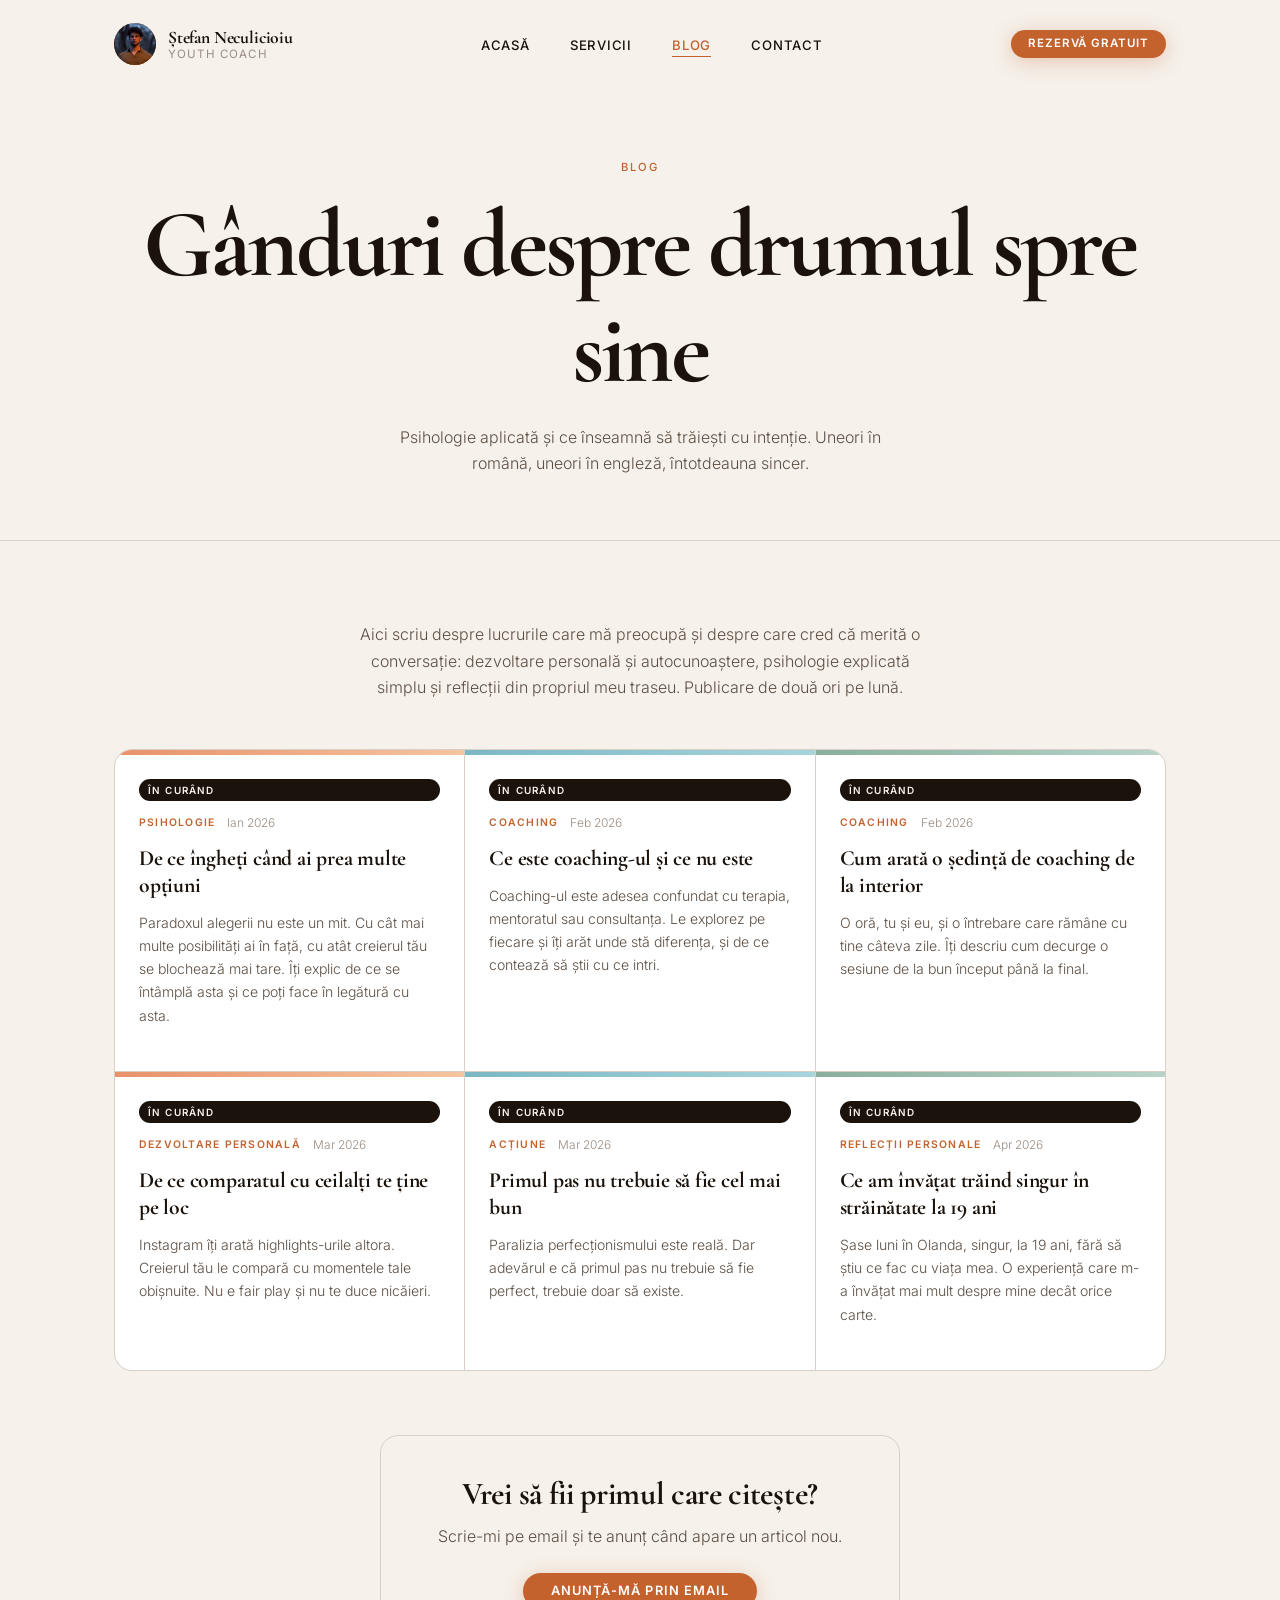
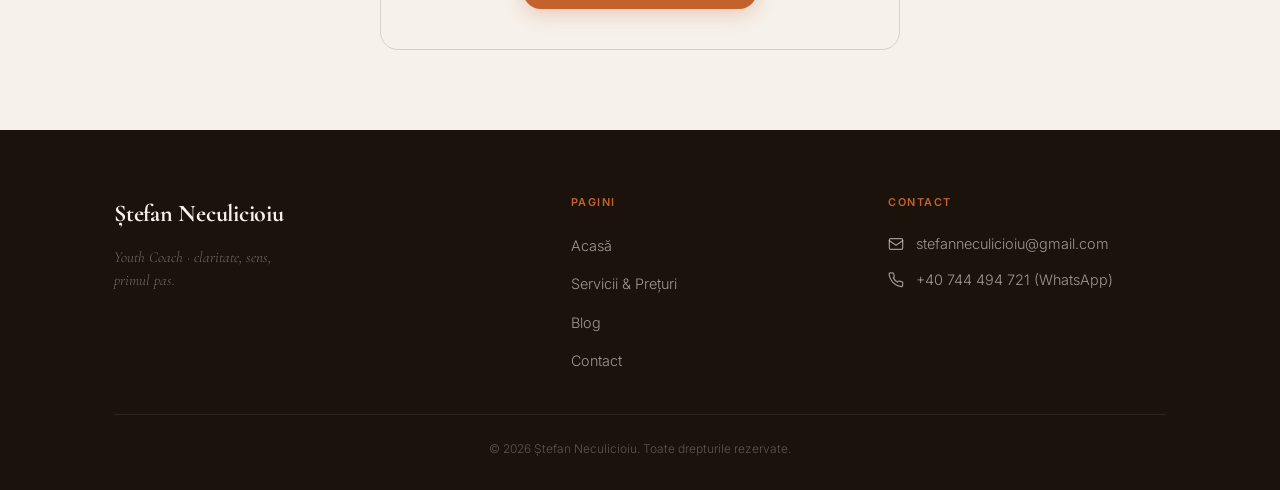
==== commit 0a1f2c91: "Add profile and about-me photos Co-Authored-By: Claude Sonnet 4.6 <noreply@anthropic.com>" ====
--- a/blog.html
+++ b/blog.html
@@ -20,7 +20,7 @@
       <div class="header__inner">
 
         <a href="index.html" class="header__logo" aria-label="Ștefan Neculicioiu – Acasă">
-          <div class="header__logo-mark" aria-hidden="true">Ș</div>
+          <img src="assets/poza_profil.jpg" alt="" aria-hidden="true" class="header__logo-mark header__logo-mark--photo">
           <div class="header__logo-text">
             Ștefan Neculicioiu
             <span class="header__logo-sub">Youth Coach</span>
--- a/css/style.css
+++ b/css/style.css
@@ -292,6 +292,11 @@
 
 .header__logo:hover .header__logo-mark { transform: scale(1.06); }
 
+.header__logo-mark--photo {
+  object-fit: cover;
+  object-position: center top;
+}
+
 .header__logo-text {
   font-family: var(--font-serif);
   font-size: 1.1rem;
@@ -775,6 +780,15 @@
   font-weight: 300;
 }
 
+.about-story__photo {
+  width: 100%;
+  aspect-ratio: 3/4;
+  object-fit: cover;
+  object-position: center top;
+  border-radius: var(--radius-lg);
+  display: block;
+}
+
 .about-story__accent-dot {
   position: absolute;
   width: 140px;
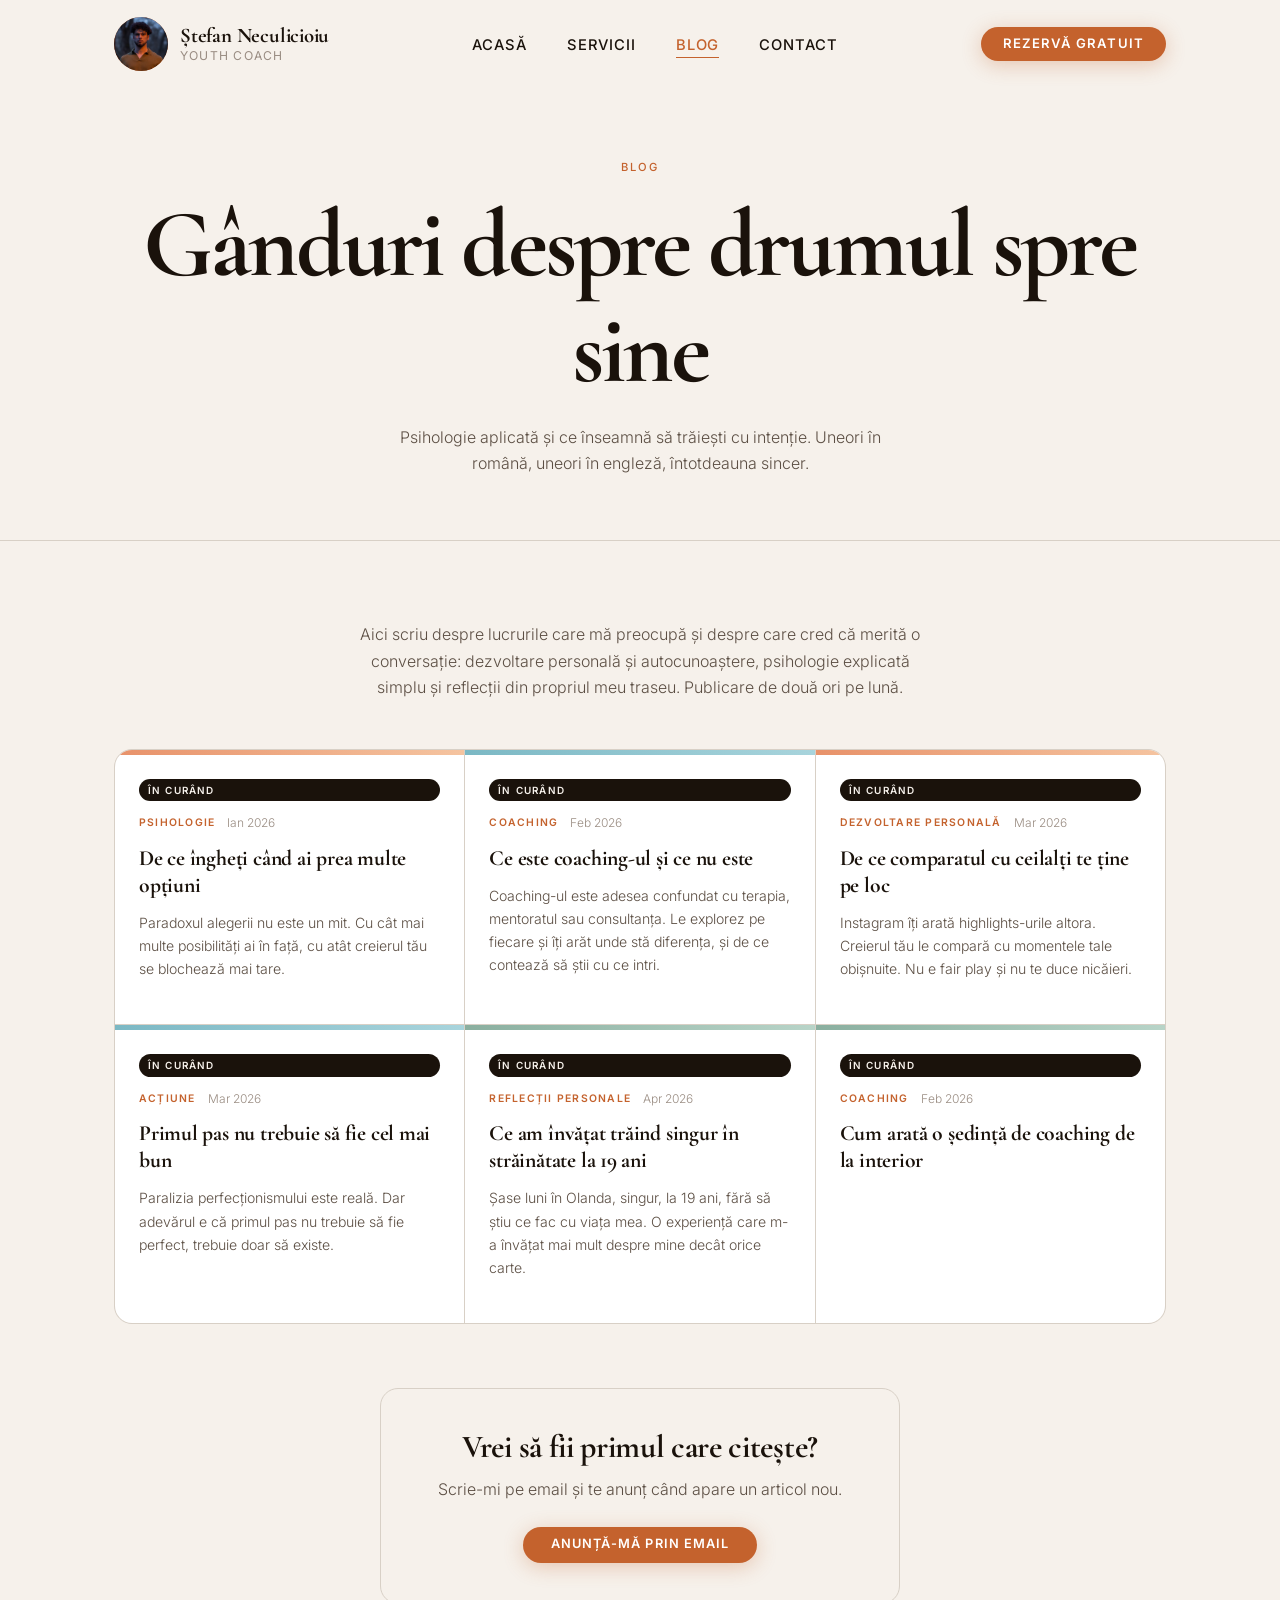
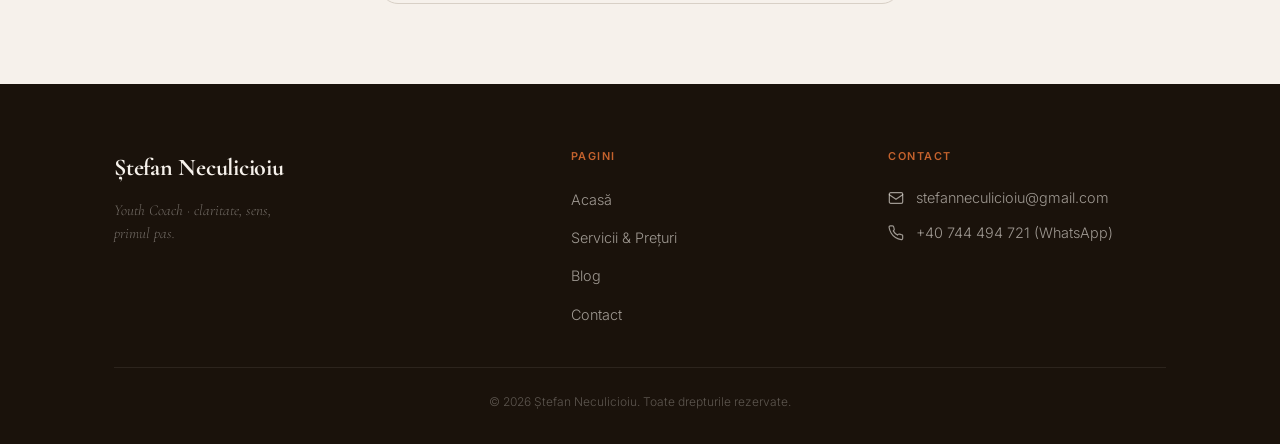
==== commit 3ce72f85: "blog changes" ====
--- a/blog.html
+++ b/blog.html
@@ -121,8 +121,7 @@
               </h2>
               <p class="blog-card__excerpt">
                 Paradoxul alegerii nu este un mit. Cu cât mai multe posibilități ai în față,
-                cu atât creierul tău se blochează mai tare. Îți explic de ce se întâmplă asta
-                și ce poți face în legătură cu asta.
+                cu atât creierul tău se blochează mai tare.
               </p>
             </div>
           </article>
@@ -150,6 +149,70 @@
           </article>
 
           <!-- Article 3 -->
+
+          <!-- Article 4 -->
+          <article class="blog-card blog-card--soon js-reveal js-reveal-delay-1" aria-labelledby="art4-title">
+            <div class="blog-card__thumb">
+              <div class="blog-card__thumb-art blog-card__thumb-art--peach" aria-hidden="true"></div>
+            </div>
+            <div class="blog-card__body">
+              <span class="blog-card__soon-badge">În curând</span>
+              <div class="blog-card__meta">
+                <span class="blog-card__category">Dezvoltare personală</span>
+                <span class="blog-card__date">Mar 2026</span>
+              </div>
+              <h2 id="art4-title" class="blog-card__title">
+                De ce comparatul cu ceilalți te ține pe loc
+              </h2>
+              <p class="blog-card__excerpt">
+                Instagram îți arată highlights-urile altora. Creierul tău le compară cu
+                momentele tale obișnuite. Nu e fair play și nu te duce nicăieri.
+              </p>
+            </div>
+          </article>
+
+          <!-- Article 5 -->
+          <article class="blog-card blog-card--soon js-reveal js-reveal-delay-2" aria-labelledby="art5-title">
+            <div class="blog-card__thumb">
+              <div class="blog-card__thumb-art blog-card__thumb-art--teal" aria-hidden="true"></div>
+            </div>
+            <div class="blog-card__body">
+              <span class="blog-card__soon-badge">În curând</span>
+              <div class="blog-card__meta">
+                <span class="blog-card__category">Acțiune</span>
+                <span class="blog-card__date">Mar 2026</span>
+              </div>
+              <h2 id="art5-title" class="blog-card__title">
+                Primul pas nu trebuie să fie cel mai bun
+              </h2>
+              <p class="blog-card__excerpt">
+                Paralizia perfecționismului este reală. Dar adevărul e că primul pas
+                nu trebuie să fie perfect, trebuie doar să existe.
+              </p>
+            </div>
+          </article>
+
+          <!-- Article 6 -->
+          <article class="blog-card blog-card--soon js-reveal js-reveal-delay-3" aria-labelledby="art6-title">
+            <div class="blog-card__thumb">
+              <div class="blog-card__thumb-art blog-card__thumb-art--sage" aria-hidden="true"></div>
+            </div>
+            <div class="blog-card__body">
+              <span class="blog-card__soon-badge">În curând</span>
+              <div class="blog-card__meta">
+                <span class="blog-card__category">Reflecții personale</span>
+                <span class="blog-card__date">Apr 2026</span>
+              </div>
+              <h2 id="art6-title" class="blog-card__title">
+                Ce am învățat trăind singur în străinătate la 19 ani
+              </h2>
+              <p class="blog-card__excerpt">
+                Șase luni în Olanda, singur, la 19 ani, fără să știu ce fac cu viața mea.
+                O experiență care m-a învățat mai mult despre mine decât orice carte.
+              </p>
+            </div>
+          </article>
+
           <article class="blog-card blog-card--soon js-reveal js-reveal-delay-3" aria-labelledby="art3-title">
             <div class="blog-card__thumb">
               <div class="blog-card__thumb-art blog-card__thumb-art--sage" aria-hidden="true"></div>
@@ -164,71 +227,6 @@
                 Cum arată o ședință de coaching de la interior
               </h2>
               <p class="blog-card__excerpt">
-                O oră, tu și eu, și o întrebare care rămâne cu tine câteva zile.
-                Îți descriu cum decurge o sesiune de la bun început până la final.
-              </p>
-            </div>
-          </article>
-
-          <!-- Article 4 -->
-          <article class="blog-card blog-card--soon js-reveal js-reveal-delay-1" aria-labelledby="art4-title">
-            <div class="blog-card__thumb">
-              <div class="blog-card__thumb-art blog-card__thumb-art--peach" aria-hidden="true"></div>
-            </div>
-            <div class="blog-card__body">
-              <span class="blog-card__soon-badge">În curând</span>
-              <div class="blog-card__meta">
-                <span class="blog-card__category">Dezvoltare personală</span>
-                <span class="blog-card__date">Mar 2026</span>
-              </div>
-              <h2 id="art4-title" class="blog-card__title">
-                De ce comparatul cu ceilalți te ține pe loc
-              </h2>
-              <p class="blog-card__excerpt">
-                Instagram îți arată highlights-urile altora. Creierul tău le compară cu
-                momentele tale obișnuite. Nu e fair play și nu te duce nicăieri.
-              </p>
-            </div>
-          </article>
-
-          <!-- Article 5 -->
-          <article class="blog-card blog-card--soon js-reveal js-reveal-delay-2" aria-labelledby="art5-title">
-            <div class="blog-card__thumb">
-              <div class="blog-card__thumb-art blog-card__thumb-art--teal" aria-hidden="true"></div>
-            </div>
-            <div class="blog-card__body">
-              <span class="blog-card__soon-badge">În curând</span>
-              <div class="blog-card__meta">
-                <span class="blog-card__category">Acțiune</span>
-                <span class="blog-card__date">Mar 2026</span>
-              </div>
-              <h2 id="art5-title" class="blog-card__title">
-                Primul pas nu trebuie să fie cel mai bun
-              </h2>
-              <p class="blog-card__excerpt">
-                Paralizia perfecționismului este reală. Dar adevărul e că primul pas
-                nu trebuie să fie perfect, trebuie doar să existe.
-              </p>
-            </div>
-          </article>
-
-          <!-- Article 6 -->
-          <article class="blog-card blog-card--soon js-reveal js-reveal-delay-3" aria-labelledby="art6-title">
-            <div class="blog-card__thumb">
-              <div class="blog-card__thumb-art blog-card__thumb-art--sage" aria-hidden="true"></div>
-            </div>
-            <div class="blog-card__body">
-              <span class="blog-card__soon-badge">În curând</span>
-              <div class="blog-card__meta">
-                <span class="blog-card__category">Reflecții personale</span>
-                <span class="blog-card__date">Apr 2026</span>
-              </div>
-              <h2 id="art6-title" class="blog-card__title">
-                Ce am învățat trăind singur în străinătate la 19 ani
-              </h2>
-              <p class="blog-card__excerpt">
-                Șase luni în Olanda, singur, la 19 ani, fără să știu ce fac cu viața mea.
-                O experiență care m-a învățat mai mult despre mine decât orice carte.
               </p>
             </div>
           </article>
--- a/css/style.css
+++ b/css/style.css
@@ -97,6 +97,7 @@
   scroll-behavior: smooth;
   scroll-padding-top: var(--nav-height);
   -webkit-text-size-adjust: 100%;
+  overflow-x: hidden;
 }
 
 body {
@@ -147,7 +148,7 @@
   font-weight: 700;
 }
 
-h1 { font-size: clamp(2.4rem, 8vw, 6rem);   letter-spacing: -0.03em; }
+h1 { font-size: clamp(2rem, 8vw, 6rem);   letter-spacing: -0.03em; }
 h2 { font-size: clamp(2rem, 4.5vw, 3.4rem); letter-spacing: -0.02em; }
 h3 { font-size: clamp(1.4rem, 2.8vw, 2rem); letter-spacing: -0.01em; }
 h4 { font-size: 1.2rem; }
@@ -272,6 +273,7 @@
   align-items: center;
   gap: var(--space-3);
   text-decoration: none;
+  min-width: 0; /* allow shrinking on mobile */
 }
 
 .header__logo-mark {
@@ -304,6 +306,8 @@
   color: var(--color-text);
   line-height: 1.2;
   letter-spacing: -0.01em;
+  min-width: 0;
+  overflow: hidden;
 }
 
 .header__logo-sub {
@@ -358,9 +362,11 @@
   gap: 5px;
   width: 36px;
   height: 36px;
+  min-width: 36px; /* never shrink in flex row */
   padding: 4px;
   cursor: pointer;
   z-index: 110;
+  flex-shrink: 0;
 }
 
 .hamburger__line {
@@ -482,6 +488,7 @@
   font-weight: 300;
   color: rgba(246, 241, 235, 0.6);
   margin-bottom: var(--space-3);
+  word-break: break-all;
 }
 
 .footer__contact-item a { transition: color var(--ease-fast); }
@@ -604,7 +611,7 @@
 
 .hero__heading {
   font-family: var(--font-serif);
-  font-size: clamp(2.4rem, 9vw, 7rem);
+  font-size: clamp(2rem, 9vw, 7rem);
   font-weight: 700;
   color: var(--color-text);
   line-height: 1.0;
@@ -751,11 +758,19 @@
   align-items: start;
 }
 
+/* Both grid children must have min-width:0 to allow shrinking */
+.about-story__visual,
+.about-story__text {
+  min-width: 0;
+  width: 100%;
+}
+
 .about-story__photo-frame {
   position: relative;
   width: 100%;
   max-width: 420px;
   margin: 0 auto;
+  overflow: hidden; /* contain accent dot on mobile */
 }
 
 .about-story__photo-placeholder {
@@ -782,6 +797,8 @@
 
 .about-story__photo {
   width: 100%;
+  max-width: 100%;
+  height: auto;
   aspect-ratio: 3/4;
   object-fit: cover;
   object-position: center top;
@@ -803,6 +820,7 @@
 
 .about-story__text h2 { margin-bottom: var(--space-6); }
 .about-story__text p  { margin-bottom: var(--space-5); font-size: 1rem; }
+.about-story__text .btn { white-space: normal; text-align: center; width: 100%; }
 
 /* Pull-quote — editorial style, no background box */
 .about-story__highlight {
@@ -1487,10 +1505,34 @@
   .nav__cta   { display: inline-flex; }
   .hamburger  { display: none; }
 
+  .header__logo-mark {
+    width: 54px;
+    height: 54px;
+    font-size: 1.5rem;
+  }
+
+  .header__logo-text {
+    font-size: 1.3rem;
+  }
+
+  .header__logo-sub {
+    font-size: 0.76rem;
+  }
+
+  .nav__link {
+    font-size: 0.92rem;
+  }
+
+  .nav__cta.btn--sm {
+    font-size: 0.82rem;
+    padding: 0.8em 1.7em;
+  }
+
   .grid-2 { grid-template-columns: 1fr 1fr; }
   .grid-3 { grid-template-columns: repeat(3, 1fr); }
 
   .about-story__inner { grid-template-columns: 1fr 1.5fr; gap: var(--space-16); }
+  .about-story__photo-frame { overflow: visible; }
   .contact-grid       { grid-template-columns: 1fr 1fr; gap: var(--space-16); }
   .blog-grid          { grid-template-columns: repeat(3, 1fr); }
 }
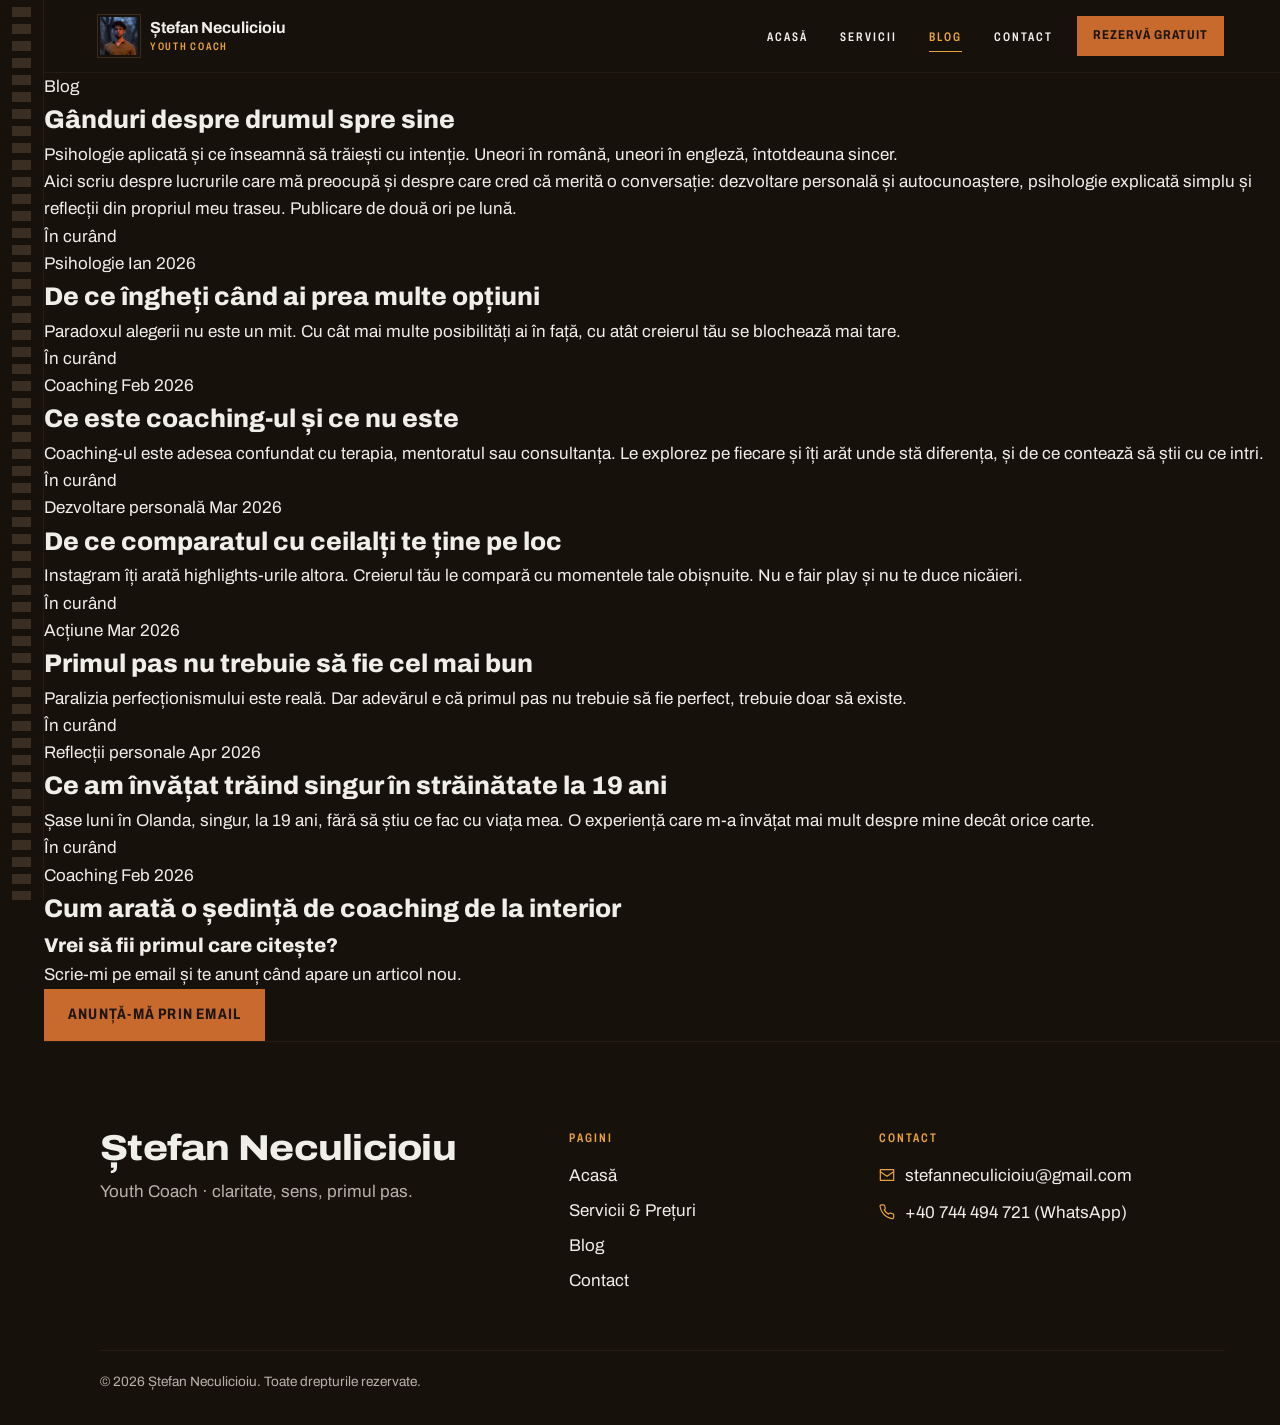
==== commit b3864cbc: "Contact Sheet design system and shared chrome Co-Authored-By: Claude Opus 5.5 <noreply@anthropic.com" ====
--- a/blog.html
+++ b/blog.html
@@ -9,45 +9,44 @@
   <meta property="og:type" content="website">
   <link rel="preconnect" href="https://fonts.googleapis.com">
   <link rel="preconnect" href="https://fonts.gstatic.com" crossorigin>
-  <link rel="stylesheet" href="https://fonts.googleapis.com/css2?family=Cormorant+Garamond:ital,wght@0,400;0,600;0,700;1,400;1,600&family=Inter:wght@300;400;500;600&display=swap">
+  <link rel="stylesheet" href="https://fonts.googleapis.com/css2?family=Archivo:ital,wdth,wght@0,62..125,100..900;1,62..125,100..900&display=swap">
   <link rel="stylesheet" href="css/style.css">
+  <script>document.documentElement.classList.add('js');</script>
 </head>
 <body>
 
   <!-- ========== HEADER START ========== -->
   <header class="header" role="banner">
-    <div class="container">
-      <div class="header__inner">
-
-        <a href="index.html" class="header__logo" aria-label="Ștefan Neculicioiu – Acasă">
-          <img src="assets/poza_profil.jpg" alt="" aria-hidden="true" class="header__logo-mark header__logo-mark--photo">
-          <div class="header__logo-text">
-            Ștefan Neculicioiu
-            <span class="header__logo-sub">Youth Coach</span>
-          </div>
-        </a>
-
-        <nav role="navigation" aria-label="Navigare principală">
-          <ul class="nav__list">
-            <li><a href="index.html"    class="nav__link">Acasă</a></li>
-            <li><a href="servicii.html" class="nav__link">Servicii</a></li>
-            <li><a href="blog.html"     class="nav__link">Blog</a></li>
-            <li><a href="contact.html"  class="nav__link">Contact</a></li>
-          </ul>
-        </nav>
-
-        <a href="https://calendly.com/stefanneculicioiu" target="_blank" rel="noopener"
-           class="btn btn--primary btn--sm nav__cta">
-          Rezervă gratuit
-        </a>
-
-        <button class="hamburger" aria-label="Deschide meniu" aria-expanded="false">
-          <span class="hamburger__line"></span>
-          <span class="hamburger__line"></span>
-          <span class="hamburger__line"></span>
-        </button>
-
-      </div>
+    <div class="header__inner">
+
+      <a href="index.html" class="brand" aria-label="Ștefan Neculicioiu – Acasă">
+        <img src="assets/web/profil-800.jpg" alt="" aria-hidden="true" class="brand__photo" width="38" height="38">
+        <span class="brand__text">
+          <span class="brand__name">Ștefan Neculicioiu</span>
+          <span class="brand__sub edge">Youth Coach</span>
+        </span>
+      </a>
+
+      <nav role="navigation" aria-label="Navigare principală">
+        <ul class="nav__list">
+          <li><a href="index.html"    class="nav__link edge">Acasă</a></li>
+          <li><a href="servicii.html" class="nav__link edge">Servicii</a></li>
+          <li><a href="blog.html"     class="nav__link edge">Blog</a></li>
+          <li><a href="contact.html"  class="nav__link edge">Contact</a></li>
+        </ul>
+      </nav>
+
+      <a href="https://calendly.com/stefanneculicioiu" target="_blank" rel="noopener"
+         class="btn btn--primary btn--sm nav__cta">
+        Rezervă gratuit
+      </a>
+
+      <button class="hamburger" aria-label="Deschide meniu" aria-expanded="false">
+        <span class="hamburger__line"></span>
+        <span class="hamburger__line"></span>
+        <span class="hamburger__line"></span>
+      </button>
+
     </div>
   </header>
 
@@ -60,7 +59,7 @@
     </ul>
     <div class="mobile-menu__cta">
       <a href="https://calendly.com/stefanneculicioiu" target="_blank" rel="noopener"
-         class="btn btn--primary btn--lg">
+         class="btn btn--primary">
         Rezervă ședința gratuită
       </a>
     </div>
@@ -149,8 +148,6 @@
           </article>
 
           <!-- Article 3 -->
-
-          <!-- Article 4 -->
           <article class="blog-card blog-card--soon js-reveal js-reveal-delay-1" aria-labelledby="art4-title">
             <div class="blog-card__thumb">
               <div class="blog-card__thumb-art blog-card__thumb-art--peach" aria-hidden="true"></div>
@@ -171,7 +168,7 @@
             </div>
           </article>
 
-          <!-- Article 5 -->
+          <!-- Article 4 -->
           <article class="blog-card blog-card--soon js-reveal js-reveal-delay-2" aria-labelledby="art5-title">
             <div class="blog-card__thumb">
               <div class="blog-card__thumb-art blog-card__thumb-art--teal" aria-hidden="true"></div>
@@ -192,7 +189,7 @@
             </div>
           </article>
 
-          <!-- Article 6 -->
+          <!-- Article 5 -->
           <article class="blog-card blog-card--soon js-reveal js-reveal-delay-3" aria-labelledby="art6-title">
             <div class="blog-card__thumb">
               <div class="blog-card__thumb-art blog-card__thumb-art--sage" aria-hidden="true"></div>
@@ -213,6 +210,7 @@
             </div>
           </article>
 
+          <!-- Article 6 -->
           <article class="blog-card blog-card--soon js-reveal js-reveal-delay-3" aria-labelledby="art3-title">
             <div class="blog-card__thumb">
               <div class="blog-card__thumb-art blog-card__thumb-art--sage" aria-hidden="true"></div>
@@ -251,14 +249,16 @@
 
   <!-- ========== FOOTER START ========== -->
   <footer class="footer" role="contentinfo">
-    <div class="container">
+    <div class="wrap">
       <div class="footer__inner">
+
         <div>
           <div class="footer__brand-name">Ștefan Neculicioiu</div>
           <p class="footer__tagline">Youth Coach · claritate, sens, primul pas.</p>
         </div>
+
         <div>
-          <div class="footer__heading">Pagini</div>
+          <div class="footer__heading edge">Pagini</div>
           <ul class="footer__links">
             <li><a href="index.html"    class="footer__link">Acasă</a></li>
             <li><a href="servicii.html" class="footer__link">Servicii &amp; Prețuri</a></li>
@@ -266,10 +266,11 @@
             <li><a href="contact.html"  class="footer__link">Contact</a></li>
           </ul>
         </div>
+
         <div>
-          <div class="footer__heading">Contact</div>
+          <div class="footer__heading edge">Contact</div>
           <div class="footer__contact-item">
-            <svg aria-hidden="true" width="16" height="16" viewBox="0 0 24 24" fill="none" stroke="currentColor" stroke-width="1.8" stroke-linecap="round" stroke-linejoin="round"><rect x="2" y="4" width="20" height="16" rx="2"/><path d="m2 7 10 7 10-7"/></svg>
+            <svg aria-hidden="true" width="16" height="16" viewBox="0 0 24 24" fill="none" stroke="currentColor" stroke-width="1.8" stroke-linecap="round" stroke-linejoin="round"><rect x="2" y="4" width="20" height="16"/><path d="m2 7 10 7 10-7"/></svg>
             <a href="mailto:stefanneculicioiu@gmail.com">stefanneculicioiu@gmail.com</a>
           </div>
           <div class="footer__contact-item">
@@ -279,6 +280,7 @@
             </a>
           </div>
         </div>
+
       </div>
       <div class="footer__bottom">
         <p class="footer__copy">© 2026 Ștefan Neculicioiu. Toate drepturile rezervate.</p>
--- a/css/style.css
+++ b/css/style.css
@@ -1,1543 +1,646 @@
 /* ============================================================
-   Stefan Neculicioiu — Youth Coach Website
-   style.css  (v2 — Editorial)
+   Ștefan Neculicioiu — Youth Coach
+   style.css  (v3 — Contact Sheet)
+
+   The site is the contact sheet of one dusk shoot: film-base
+   black, negative-orange fields, silver print white, and one
+   red grease-pencil circle around the chosen next step.
 
    TABLE OF CONTENTS
-   0.  Custom Properties (Design Tokens)
-   1.  Reset & Base
-   2.  Typography
-   3.  Layout Utilities
-   4.  Header & Navigation
-   5.  Footer
-   6.  Buttons
-   7.  Hero Section (Homepage)
-   8.  Section: "Dacă ai între 18 și 28 de ani"
-   9.  Section: "De ce eu"
-   10. Page Hero (inner pages)
-   11. Services Page
-   12. Blog Page
-   13. Contact Page
-   14. Animations & Transitions
-   15. Media Queries
-   ============================================================ */
-
-
-/* ============================================================
-   0. CUSTOM PROPERTIES
-   ============================================================ */
-@import url('https://fonts.googleapis.com/css2?family=Cormorant+Garamond:ital,wght@0,400;0,600;0,700;1,400;1,600&family=Inter:wght@300;400;500;600&display=swap');
-
+   0.  Tokens
+   1.  Reset & base
+   2.  Type
+   3.  Layout: bands, wrap, film spine, section slate
+   4.  Frames & strips
+   5.  Marks (grease circle, cross)
+   6.  Buttons & links
+   7.  Header, mobile menu, footer
+   8.  Motion (develop, draw)
+   9.  Acasă
+   10. Servicii
+   11. Blog
+   12. Contact
+   ============================================================ */
+
+
+/* ============================================================
+   0. TOKENS
+   ============================================================ */
 :root {
-  /* Brand Palette */
-  --color-bg:            #F6F1EB;
-  --color-bg-dark:       #1A120B;
-  --color-bg-alt:        #EDE8DF;
-  --color-primary:       #C4622D;
-  --color-primary-dark:  #A0501E;
-  --color-primary-light: #F0D5C5;
-  --color-secondary:     #8AAF9F;
-  --color-secondary-dark:#6D9688;
-  --color-tertiary:      #7BB8C4;
-  --color-text:          #1A120B;
-  --color-text-secondary:#5C4F44;
-  --color-text-muted:    #9A8D83;
-  --color-surface:       #FFFFFF;
-  --color-border:        #D8D0C6;
-
-  /* Typography */
-  --font-serif: 'Cormorant Garamond', Georgia, 'Times New Roman', serif;
-  --font-sans:  'Inter', -apple-system, BlinkMacSystemFont, 'Segoe UI', sans-serif;
-
-  /* Spacing */
-  --space-1:  0.25rem;
-  --space-2:  0.5rem;
-  --space-3:  0.75rem;
-  --space-4:  1rem;
-  --space-5:  1.25rem;
-  --space-6:  1.5rem;
-  --space-8:  2rem;
-  --space-10: 2.5rem;
-  --space-12: 3rem;
-  --space-16: 4rem;
-  --space-20: 5rem;
-  --space-24: 6rem;
-
-  /* Layout */
-  --max-width:  1100px;
-  --nav-height: 68px;
-
-  /* Borders */
-  --radius-sm:   4px;
-  --radius-md:   10px;
-  --radius-lg:   18px;
-  --radius-pill: 9999px;
-
-  /* Shadows */
-  --shadow-sm: 0 2px 12px rgba(26, 18, 11, 0.05);
-  --shadow-md: 0 8px 32px rgba(26, 18, 11, 0.09);
-  --shadow-lg: 0 20px 60px rgba(26, 18, 11, 0.13);
-
-  /* Transitions */
-  --ease-fast: 0.18s ease;
-  --ease-base: 0.32s ease;
-  --ease-slow: 0.5s cubic-bezier(0.16, 1, 0.3, 1);
+  --rebate:   #17110C;   /* film-base black */
+  --rebate-2: #241B14;   /* frame gutters on black */
+  --rebate-3: #3A2D22;   /* sprocket holes, hairlines on black */
+  --mask:     #C8692E;   /* C-41 negative orange */
+  --mask-hi:  #D8793C;
+  --print:    #F0EEE9;   /* silver print white */
+  --print-2:  #E4E1DA;   /* hairlines on print */
+  --ink:      #1C1612;
+  --ink-soft: #4A3F37;
+  --fog:      #B9B2A8;   /* secondary text on black */
+  --grease:   #D2372B;   /* marks only, never text */
+  --edge:     #E8A33D;   /* edge-print numbers */
+
+  --font: 'Archivo', system-ui, -apple-system, 'Segoe UI', sans-serif;
+
+  --spine:  12px;
+  --gutter: clamp(1.25rem, 4.5vw, 3.5rem);
+  --wrap:   1240px;
+  --measure: 64ch;
+  --header-h: 64px;
+
+  --band-y: clamp(4.5rem, 10vw, 9rem);
+
+  --ease-out: cubic-bezier(.16, 1, .3, 1);
+  --ease-draw: cubic-bezier(.65, 0, .35, 1);
+}
+
+@media (min-width: 900px) {
+  :root { --spine: 44px; --header-h: 72px; }
 }
 
 
 /* ============================================================
    1. RESET & BASE
    ============================================================ */
-*, *::before, *::after {
-  box-sizing: border-box;
+*, *::before, *::after { box-sizing: border-box; }
+
+html {
+  overflow-x: hidden;
+  scroll-behavior: smooth;
+  scroll-padding-top: var(--header-h);
+  -webkit-text-size-adjust: 100%;
+  scrollbar-color: var(--rebate-3) var(--rebate);
+}
+
+body {
   margin: 0;
-  padding: 0;
-}
-
-html {
-  scroll-behavior: smooth;
-  scroll-padding-top: var(--nav-height);
-  -webkit-text-size-adjust: 100%;
-  overflow-x: hidden;
-}
-
-body {
-  background-color: var(--color-bg);
-  color: var(--color-text);
-  font-family: var(--font-sans);
-  font-size: 1rem;
-  line-height: 1.65;
-  min-height: 100vh;
-  overflow-x: hidden;
-}
-
-img, video {
-  max-width: 100%;
-  height: auto;
-  display: block;
-}
-
-a { color: inherit; text-decoration: none; }
-ul { list-style: none; }
-
-button {
-  background: none;
-  border: none;
-  cursor: pointer;
-  font-family: inherit;
-}
-
-::selection {
-  background-color: var(--color-primary);
-  color: #fff;
-}
+  padding-left: var(--spine);
+  background: var(--rebate);
+  color: var(--print);
+  font-family: var(--font);
+  font-size: 1.0625rem;
+  font-weight: 400;
+  font-stretch: 100%;
+  line-height: 1.6;
+  -webkit-font-smoothing: antialiased;
+  text-rendering: optimizeLegibility;
+  caret-color: var(--mask);
+}
+
+img { display: block; max-width: 100%; height: auto; }
+figure, blockquote { margin: 0; }
+ul { margin: 0; padding: 0; list-style: none; }
+p { margin: 0; }
+h1, h2, h3 { margin: 0; font-weight: 800; }
+button { font: inherit; color: inherit; }
+a { color: inherit; text-decoration-thickness: 1px; text-underline-offset: .22em; }
+
+::selection { background: var(--mask); color: var(--ink); }
 
 :focus-visible {
-  outline: 2px solid var(--color-primary);
+  outline: 2px solid var(--edge);
   outline-offset: 3px;
-  border-radius: 3px;
-}
-
-
-/* ============================================================
-   2. TYPOGRAPHY
-   ============================================================ */
-h1, h2, h3, h4, h5, h6 {
-  font-family: var(--font-serif);
-  color: var(--color-text);
-  line-height: 1.1;
-  font-weight: 700;
-}
-
-h1 { font-size: clamp(2rem, 8vw, 6rem);   letter-spacing: -0.03em; }
-h2 { font-size: clamp(2rem, 4.5vw, 3.4rem); letter-spacing: -0.02em; }
-h3 { font-size: clamp(1.4rem, 2.8vw, 2rem); letter-spacing: -0.01em; }
-h4 { font-size: 1.2rem; }
-
-p {
-  color: var(--color-text-secondary);
-  max-width: 68ch;
-  font-weight: 300;
-}
-
-.text-center { text-align: center; }
-.text-center p { margin-left: auto; margin-right: auto; }
-
-strong { color: var(--color-text); font-weight: 600; }
-
-.subtitle {
-  font-family: var(--font-serif);
-  font-style: italic;
-  font-size: clamp(1.1rem, 2.2vw, 1.35rem);
-  color: var(--color-text-secondary);
-  line-height: 1.55;
-}
-
-.label {
-  font-size: 0.7rem;
+}
+
+::-webkit-scrollbar { width: 10px; }
+::-webkit-scrollbar-track { background: var(--rebate); }
+::-webkit-scrollbar-thumb { background: var(--rebate-3); }
+
+.sr-only {
+  position: absolute; width: 1px; height: 1px; padding: 0; margin: -1px;
+  overflow: hidden; clip: rect(0 0 0 0); white-space: nowrap; border: 0;
+}
+
+
+/* ============================================================
+   2. TYPE
+   ============================================================ */
+
+/* Edge print: the numbers and words printed along film rebate */
+.edge {
+  font-stretch: 68%;
+  font-weight: 600;
+  font-size: .78rem;
+  line-height: 1.3;
+  letter-spacing: .16em;
+  text-transform: uppercase;
+  color: var(--edge);
+  font-variant-numeric: tabular-nums;
+}
+
+.display {
+  font-stretch: 112%;
+  font-weight: 800;
+  line-height: .96;
+  letter-spacing: -.02em;
+  text-wrap: balance;
+}
+
+.display--xl { font-size: clamp(2rem, 8.2vw, 5.75rem); }
+.display--l  { font-size: clamp(2rem, 5.4vw, 4.25rem); }
+.display--m  { font-size: clamp(1.6rem, 3.4vw, 2.6rem); line-height: 1.04; }
+
+.display em { font-style: normal; color: var(--mask); }
+
+.lede {
+  font-size: clamp(1.15rem, 1.6vw, 1.35rem);
+  line-height: 1.5;
+  max-width: 40ch;
+}
+
+.prose { max-width: var(--measure); }
+.prose p + p { margin-top: 1.1em; }
+.prose strong { font-weight: 700; }
+
+
+/* ============================================================
+   3. LAYOUT
+   ============================================================ */
+
+/* Film spine: sprocket rail down the left edge of every page */
+body::before {
+  content: "";
+  position: fixed;
+  z-index: 60;
+  inset: 0 auto 0 0;
+  width: var(--spine);
+  background:
+    linear-gradient(to right, var(--rebate) 0 28%, transparent 28% 72%, var(--rebate) 72%),
+    repeating-linear-gradient(to bottom, var(--rebate) 0 7px, var(--rebate-3) 7px 17px);
+  border-right: 1px solid var(--rebate-2);
+  pointer-events: none;
+}
+
+@media (max-width: 899px) {
+  body::before {
+    background:
+      linear-gradient(to right, var(--rebate) 0 25%, transparent 25% 75%, var(--rebate) 75%),
+      repeating-linear-gradient(to bottom, var(--rebate) 0 5px, var(--rebate-3) 5px 11px);
+  }
+}
+
+.wrap {
+  width: 100%;
+  max-width: var(--wrap);
+  margin-inline: auto;
+  padding-inline: var(--gutter);
+}
+
+.band { position: relative; padding-block: var(--band-y); }
+.band--rebate { background: var(--rebate); color: var(--print); }
+.band--mask   { background: var(--mask);   color: var(--ink); }
+.band--print  { background: var(--print);  color: var(--ink); }
+.band--tight  { padding-block: calc(var(--band-y) * .6); }
+
+.band--print ::selection { background: var(--ink); color: var(--print); }
+.band--print :focus-visible,
+.band--mask :focus-visible { outline-color: var(--ink); }
+
+/* Slate: a section's frozen label, printed along the film edge
+   above the band like the exposure data on a contact sheet,
+   never stacked as an eyebrow on the heading. */
+.slate {
+  display: flex;
+  align-items: center;
+  gap: 1rem;
+  margin-bottom: clamp(2.5rem, 6vw, 4.5rem);
+}
+.slate::after {
+  content: "";
+  flex: 1;
+  height: 1px;
+  background: currentColor;
+  opacity: .35;
+}
+.band--print .slate { color: var(--ink-soft); }
+.band--mask  .slate { color: var(--ink); }
+.band--rebate .slate { color: var(--edge); }
+.slate__no { opacity: .7; }
+
+
+/* ============================================================
+   4. FRAMES & STRIPS
+   ============================================================ */
+
+/* A frame holds one photo or one sentence, with its number
+   printed underneath. It is the site's only enclosure. */
+.frame { position: relative; }
+
+.frame__img {
+  width: 100%;
+  height: 100%;
+  object-fit: cover;
+  background: var(--rebate-2);
+}
+
+.frame__no {
+  display: flex;
+  justify-content: space-between;
+  gap: 1rem;
+  margin-top: .65rem;
+}
+.band--print .frame__no { color: var(--ink-soft); }
+
+/* Strip: a length of film with sprocket rows top and bottom */
+.strip {
+  --hole: var(--rebate-3);
+  position: relative;
+  background: var(--rebate);
+  color: var(--print);
+  padding: 2.25rem clamp(.75rem, 2vw, 1.25rem);
+}
+.strip::before,
+.strip::after {
+  content: "";
+  position: absolute;
+  left: 0; right: 0;
+  height: 10px;
+  background: repeating-linear-gradient(to right, transparent 0 9px, var(--hole) 9px 21px);
+}
+.strip::before { top: 12px; }
+.strip::after  { bottom: 12px; }
+
+.strip__frames {
+  display: grid;
+  gap: clamp(.75rem, 1.4vw, 1.1rem);
+}
+
+.strip .frame__no { color: var(--edge); }
+
+/* A sentence exposed as a frame */
+.frame--text {
+  display: flex;
+  flex-direction: column;
+  justify-content: space-between;
+  background: var(--rebate-2);
+  padding: clamp(1.25rem, 2.2vw, 1.75rem);
+  min-height: 15rem;
+}
+.frame--text p {
+  font-size: clamp(1.05rem, 1.3vw, 1.2rem);
+  line-height: 1.45;
   font-weight: 500;
-  letter-spacing: 0.16em;
-  text-transform: uppercase;
-  color: var(--color-primary);
-}
-
-.section-heading { margin-bottom: var(--space-4); }
-.section-intro   { font-size: 1.05rem; margin-bottom: var(--space-10); font-weight: 300; }
-
-
-/* ============================================================
-   3. LAYOUT UTILITIES
-   ============================================================ */
-.container {
-  width: 100%;
-  max-width: var(--max-width);
-  margin-left: auto;
-  margin-right: auto;
-  padding-left: var(--space-6);
-  padding-right: var(--space-6);
-}
-
-.section    { padding-top: var(--space-20); padding-bottom: var(--space-20); }
-.section--sm { padding-top: var(--space-16); padding-bottom: var(--space-16); }
-.section--lg { padding-top: var(--space-24); padding-bottom: var(--space-24); }
-
-/* Subtle alternate background for content sections */
-.section-sage  { background-color: var(--color-bg-alt); }
-
-/* Dark background for CTA sections */
-.section-teal,
-.section-peach { background-color: var(--color-bg-dark); }
-
-.section-teal h2,
-.section-peach h2 { color: var(--color-bg); }
-
-.section-teal p,
-.section-peach p,
-.section-teal .section-intro,
-.section-peach .section-intro { color: rgba(246, 241, 235, 0.65); }
-
-.section-teal .btn--ghost,
-.section-peach .btn--ghost {
-  color: rgba(246, 241, 235, 0.85);
-  border-color: rgba(246, 241, 235, 0.3);
-}
-
-.section-teal .btn--ghost:hover,
-.section-peach .btn--ghost:hover {
-  color: var(--color-bg);
-  border-color: rgba(246, 241, 235, 0.7);
-  background: rgba(246, 241, 235, 0.08);
-}
-
-.grid-2 { display: grid; grid-template-columns: 1fr; gap: var(--space-8); }
-.grid-3 { display: grid; grid-template-columns: 1fr; gap: var(--space-6); }
-
-.divider {
-  width: 40px;
-  height: 1px;
-  background-color: var(--color-primary);
-  margin-bottom: var(--space-6);
-}
-.divider--center { margin-left: auto; margin-right: auto; }
-
-
-/* ============================================================
-   4. HEADER & NAVIGATION
-   ============================================================ */
-.header {
-  position: fixed;
-  top: 0; left: 0; right: 0;
-  z-index: 100;
-  height: var(--nav-height);
-  background: transparent;
-  transition: background var(--ease-base), box-shadow var(--ease-base);
-}
-
-.header--scrolled {
-  background: rgba(246, 241, 235, 0.96);
-  backdrop-filter: blur(16px);
-  -webkit-backdrop-filter: blur(16px);
-  box-shadow: 0 1px 0 var(--color-border);
-}
-
-.header .container { height: 100%; }
-
-.header__inner {
-  display: flex;
-  align-items: center;
-  justify-content: space-between;
-  height: 100%;
-}
-
-.header__logo {
-  display: flex;
-  align-items: center;
-  gap: var(--space-3);
-  text-decoration: none;
-  min-width: 0; /* allow shrinking on mobile */
-}
-
-.header__logo-mark {
-  width: 42px;
-  height: 42px;
-  background: var(--color-primary);
-  color: #fff;
-  border-radius: 50%;
-  display: flex;
-  align-items: center;
-  justify-content: center;
-  font-family: var(--font-serif);
-  font-weight: 700;
-  font-size: 1.25rem;
-  flex-shrink: 0;
-  transition: transform var(--ease-fast);
-}
-
-.header__logo:hover .header__logo-mark { transform: scale(1.06); }
-
-.header__logo-mark--photo {
-  object-fit: cover;
-  object-position: center top;
-}
-
-.header__logo-text {
-  font-family: var(--font-serif);
-  font-size: 1.1rem;
-  font-weight: 700;
-  color: var(--color-text);
-  line-height: 1.2;
-  letter-spacing: -0.01em;
-  min-width: 0;
-  overflow: hidden;
-}
-
-.header__logo-sub {
-  display: block;
-  font-family: var(--font-sans);
-  font-size: 0.72rem;
-  font-weight: 400;
-  color: var(--color-text-muted);
-  letter-spacing: 0.1em;
-  text-transform: uppercase;
-}
-
-.nav__list {
-  display: none;
-  align-items: center;
-  gap: var(--space-10);
-}
-
-.nav__link {
-  font-size: 0.82rem;
-  font-weight: 500;
-  letter-spacing: 0.06em;
-  text-transform: uppercase;
-  color: var(--color-text);
+}
+
+
+/* ============================================================
+   5. MARKS
+   ============================================================ */
+
+/* Red grease-pencil circle: the chosen thing, once per view */
+.mark-circle {
   position: relative;
-  padding-bottom: 2px;
-  transition: color var(--ease-fast);
-}
-
-.nav__link::after {
-  content: '';
+  display: inline-block;
+}
+.mark-circle__svg {
   position: absolute;
-  bottom: -2px; left: 0;
-  width: 0; height: 1px;
-  background-color: var(--color-primary);
-  transition: width var(--ease-base);
-}
-
-.nav__link:hover::after,
-.nav__link.is-active::after { width: 100%; }
-
-.nav__link:hover,
-.nav__link.is-active { color: var(--color-primary); }
-
-.nav__cta { display: none; }
-
-/* Hamburger */
-.hamburger {
-  display: flex;
-  flex-direction: column;
-  justify-content: center;
-  gap: 5px;
-  width: 36px;
-  height: 36px;
-  min-width: 36px; /* never shrink in flex row */
-  padding: 4px;
-  cursor: pointer;
-  z-index: 110;
-  flex-shrink: 0;
-}
-
-.hamburger__line {
-  display: block;
-  width: 100%;
-  height: 1.5px;
-  background-color: var(--color-text);
-  transition: transform var(--ease-base), opacity var(--ease-fast);
-  transform-origin: center;
-}
-
-.hamburger.is-open .hamburger__line:nth-child(1) { transform: translateY(6.5px) rotate(45deg); }
-.hamburger.is-open .hamburger__line:nth-child(2) { opacity: 0; transform: scaleX(0); }
-.hamburger.is-open .hamburger__line:nth-child(3) { transform: translateY(-6.5px) rotate(-45deg); }
-
-/* Mobile Menu */
-.mobile-menu {
-  position: fixed;
-  inset: 0;
-  background: var(--color-bg);
-  z-index: 99;
-  padding: calc(var(--nav-height) + var(--space-8)) var(--space-6) var(--space-8);
-  transform: translateX(100%);
-  transition: transform var(--ease-slow);
-}
-
-.mobile-menu.is-open { transform: translateX(0); }
-
-.mobile-menu__list {
-  display: flex;
-  flex-direction: column;
-  gap: var(--space-2);
-}
-
-.mobile-menu__link {
-  display: block;
-  font-family: var(--font-serif);
-  font-size: 2.4rem;
-  font-weight: 700;
-  letter-spacing: -0.02em;
-  color: var(--color-text);
-  padding: var(--space-4) 0;
-  border-bottom: 1px solid var(--color-border);
-  transition: color var(--ease-fast), padding-left var(--ease-fast);
-}
-
-.mobile-menu__link:hover,
-.mobile-menu__link.is-active {
-  color: var(--color-primary);
-  padding-left: var(--space-3);
-}
-
-.mobile-menu__cta { margin-top: var(--space-8); }
-
-
-/* ============================================================
-   5. FOOTER
-   ============================================================ */
-.footer {
-  background-color: var(--color-bg-dark);
-  color: rgba(246, 241, 235, 0.75);
-  padding: var(--space-16) 0 var(--space-8);
-}
-
-.footer__inner {
-  display: grid;
-  grid-template-columns: 1fr;
-  gap: var(--space-10);
-  margin-bottom: var(--space-10);
-}
-
-.footer__brand-name {
-  font-family: var(--font-serif);
-  font-size: 1.5rem;
-  font-weight: 700;
-  letter-spacing: -0.01em;
-  color: var(--color-bg);
-  margin-bottom: var(--space-3);
-}
-
-.footer__tagline {
-  font-style: italic;
-  font-family: var(--font-serif);
-  font-size: 0.95rem;
-  color: rgba(246, 241, 235, 0.4);
-  max-width: 28ch;
-  line-height: 1.5;
-}
-
-.footer__heading {
-  font-family: var(--font-sans);
-  font-size: 0.68rem;
-  font-weight: 600;
-  letter-spacing: 0.14em;
-  text-transform: uppercase;
-  color: var(--color-primary);
-  margin-bottom: var(--space-5);
-}
-
-.footer__links {
-  display: flex;
-  flex-direction: column;
-  gap: var(--space-3);
-}
-
-.footer__link {
-  font-size: 0.9rem;
-  font-weight: 300;
-  color: rgba(246, 241, 235, 0.6);
-  transition: color var(--ease-fast);
-}
-.footer__link:hover { color: var(--color-bg); }
-
-.footer__contact-item {
-  display: flex;
-  align-items: center;
-  gap: var(--space-3);
-  font-size: 0.9rem;
-  font-weight: 300;
-  color: rgba(246, 241, 235, 0.6);
-  margin-bottom: var(--space-3);
-  word-break: break-all;
-}
-
-.footer__contact-item a { transition: color var(--ease-fast); }
-.footer__contact-item a:hover { color: var(--color-primary); }
-
-.footer__bottom {
-  border-top: 1px solid rgba(246, 241, 235, 0.08);
-  padding-top: var(--space-6);
-  display: flex;
-  flex-direction: column;
-  gap: var(--space-2);
-  align-items: center;
-  text-align: center;
-}
-
-.footer__copy {
-  font-size: 0.75rem;
-  color: rgba(246, 241, 235, 0.3);
-  max-width: none;
-}
-
-
-/* ============================================================
-   6. BUTTONS
+  top: -16px; bottom: -16px;
+  left: -14px; right: -14px;
+  width: calc(100% + 28px);
+  height: calc(100% + 32px);
+  overflow: visible;
+  pointer-events: none;
+}
+.mark-circle__path {
+  fill: none;
+  stroke: var(--grease);
+  stroke-width: 3.4;
+  stroke-linecap: round;
+  stroke-linejoin: round;
+}
+
+/* Black grease cross: not this */
+.mark-cross {
+  position: absolute;
+  inset: 8% 6%;
+  width: 88%;
+  height: 84%;
+  overflow: visible;
+  pointer-events: none;
+}
+.mark-cross path {
+  fill: none;
+  stroke: var(--ink);
+  stroke-width: 3;
+  stroke-linecap: round;
+  vector-effect: non-scaling-stroke;
+  opacity: .85;
+}
+
+
+/* ============================================================
+   6. BUTTONS & LINKS
    ============================================================ */
 .btn {
   display: inline-flex;
   align-items: center;
   justify-content: center;
-  gap: var(--space-2);
-  font-family: var(--font-sans);
-  font-size: 0.8rem;
-  font-weight: 600;
-  letter-spacing: 0.08em;
+  gap: .6em;
+  min-height: 52px;
+  padding: .9rem 1.5rem;
+  border: 0;
+  border-radius: 0;
+  font-family: var(--font);
+  font-stretch: 78%;
+  font-weight: 700;
+  font-size: .95rem;
+  letter-spacing: .08em;
   text-transform: uppercase;
-  padding: 0.9em 2.2em;
-  border-radius: var(--radius-pill);
+  text-decoration: none;
+  line-height: 1.2;
+  text-align: center;
   cursor: pointer;
-  transition: transform var(--ease-fast), box-shadow var(--ease-fast),
-              background-color var(--ease-fast), color var(--ease-fast),
-              border-color var(--ease-fast);
-  white-space: nowrap;
-  text-decoration: none;
-  line-height: 1;
-}
-
-.btn:hover  { transform: translateY(-2px); }
-.btn:active { transform: translateY(0); }
-
-.btn--primary {
-  background-color: var(--color-primary);
-  color: #fff;
-  box-shadow: 0 4px 20px rgba(196, 98, 45, 0.3);
-}
-.btn--primary:hover {
-  background-color: var(--color-primary-dark);
-  box-shadow: 0 8px 28px rgba(196, 98, 45, 0.4);
-}
-
-.btn--outline {
-  background-color: transparent;
-  color: var(--color-primary);
-  border: 1.5px solid var(--color-primary);
-}
-.btn--outline:hover {
-  background-color: var(--color-primary);
-  color: #fff;
-}
-
-.btn--ghost {
-  background-color: transparent;
-  color: var(--color-text);
-  border: 1.5px solid var(--color-border);
-}
-.btn--ghost:hover {
-  border-color: var(--color-text);
-}
-
-.btn--lg { font-size: 0.85rem; padding: 1em 2.6em; }
-.btn--sm { font-size: 0.72rem; padding: 0.7em 1.5em; }
-
-
-/* ============================================================
-   7. HERO SECTION (Homepage)
-   ============================================================ */
-.hero {
-  position: relative;
-  min-height: 100vh;
-  display: flex;
-  align-items: center;
-  overflow: hidden;
-  padding-top: var(--nav-height);
-}
-
-.hero__watercolor {
-  position: absolute;
-  inset: 0;
-  z-index: 0;
-  width: 100%;
-  height: 100%;
-}
-
-.hero__watercolor svg {
-  width: 100%;
-  height: 100%;
-  object-fit: cover;
-}
-
-.hero__content {
-  position: relative;
-  z-index: 1;
-  padding: var(--space-20) 0 var(--space-16);
-  max-width: 820px;
-}
-
-.hero__label {
-  margin-bottom: var(--space-6);
-  display: inline-block;
-}
-
-.hero__heading {
-  font-family: var(--font-serif);
-  font-size: clamp(2rem, 9vw, 7rem);
-  font-weight: 700;
-  color: var(--color-text);
-  line-height: 1.0;
-  letter-spacing: -0.04em;
-  margin-bottom: var(--space-8);
-}
-
-.hero__heading em {
-  color: var(--color-primary);
-  font-style: italic;
-}
-
-.hero__subtitle {
-  font-family: var(--font-serif);
-  font-style: italic;
-  font-size: clamp(1.1rem, 2.5vw, 1.4rem);
-  color: var(--color-text-secondary);
-  line-height: 1.6;
-  margin-bottom: var(--space-10);
-  max-width: 52ch;
-  font-weight: 400;
-}
-
-.hero__actions {
-  display: flex;
-  flex-direction: column;
-  gap: var(--space-4);
-  align-items: stretch;
-}
-
-.hero__actions .btn {
-  text-align: center;
-  white-space: normal;
-}
-
-.hero__scroll-hint {
-  position: absolute;
-  bottom: var(--space-8);
-  left: 50%;
-  transform: translateX(-50%);
-  z-index: 1;
-  display: flex;
-  flex-direction: column;
-  align-items: center;
-  gap: var(--space-2);
-  opacity: 0.35;
-  animation: scrollBounce 2.4s ease-in-out infinite;
-}
-
-.hero__scroll-hint span {
-  font-size: 0.65rem;
-  letter-spacing: 0.18em;
-  text-transform: uppercase;
-  color: var(--color-text);
-  font-family: var(--font-sans);
-  font-weight: 500;
-}
-
-.hero__scroll-arrow {
-  width: 16px;
-  height: 16px;
-  border-right: 1.5px solid var(--color-text);
-  border-bottom: 1.5px solid var(--color-text);
-  transform: rotate(45deg);
-  margin-top: 2px;
-}
-
-@keyframes scrollBounce {
-  0%, 100% { transform: translateX(-50%) translateY(0); }
-  50%       { transform: translateX(-50%) translateY(8px); }
-}
-
-
-/* ============================================================
-   8. SECTION: DACĂ AI ÎNTRE 18 ȘI 28 DE ANI
-   ============================================================ */
-.pain-points__intro {
-  margin-bottom: var(--space-12);
-}
-
-/* Editorial numbered list — replaces the card grid */
-.pain-list {
-  max-width: 780px;
-  margin: 0 auto var(--space-12);
-}
-
-.pain-item {
-  display: grid;
-  grid-template-columns: 2.5rem 1fr;
-  gap: var(--space-8);
-  padding: var(--space-8) 0;
-  border-top: 1px solid var(--color-border);
-  align-items: baseline;
-}
-
-.pain-item:last-child {
-  border-bottom: 1px solid var(--color-border);
-}
-
-.pain-item__num {
-  font-family: var(--font-sans);
-  font-size: 0.68rem;
-  font-weight: 500;
-  letter-spacing: 0.12em;
-  color: var(--color-text-muted);
-  padding-top: 6px;
-}
-
-.pain-item__text {
-  font-family: var(--font-serif);
-  font-size: clamp(1.1rem, 2.4vw, 1.35rem);
-  font-style: italic;
-  color: var(--color-text);
-  line-height: 1.5;
-  max-width: none;
-  font-weight: 400;
-}
-
-/* CTA block under pain points — clean, no box */
-.pain-points__cta-block {
-  text-align: center;
-  padding: var(--space-8) 0 0;
-}
-
-.pain-points__cta-text {
-  font-family: var(--font-serif);
-  font-style: italic;
-  font-size: clamp(1rem, 2vw, 1.2rem);
-  color: var(--color-text-secondary);
-  margin-bottom: var(--space-6);
-  max-width: 55ch;
-  margin-left: auto;
-  margin-right: auto;
-}
-
-
-/* ============================================================
-   9. SECTION: DE CE EU
-   ============================================================ */
-.about-story__inner {
-  display: grid;
-  grid-template-columns: 1fr;
-  gap: var(--space-12);
-  align-items: start;
-}
-
-/* Both grid children must have min-width:0 to allow shrinking */
-.about-story__visual,
-.about-story__text {
-  min-width: 0;
-  width: 100%;
-}
-
-.about-story__photo-frame {
-  position: relative;
-  width: 100%;
-  max-width: 420px;
-  margin: 0 auto;
-  overflow: hidden; /* contain accent dot on mobile */
-}
-
-.about-story__photo-placeholder {
-  width: 100%;
-  aspect-ratio: 3/4;
-  background: linear-gradient(160deg, #E8E2D8 0%, #D8D0C4 100%);
-  border-radius: var(--radius-lg);
-  display: flex;
-  flex-direction: column;
-  align-items: center;
-  justify-content: center;
-  gap: var(--space-4);
-  text-align: center;
-  padding: var(--space-8);
-  border: 1px solid var(--color-border);
-}
-
-.about-story__photo-placeholder p {
-  font-size: 0.8rem;
-  max-width: 22ch;
-  color: var(--color-text-muted);
-  font-weight: 300;
-}
-
-.about-story__photo {
-  width: 100%;
-  max-width: 100%;
-  height: auto;
-  aspect-ratio: 3/4;
-  object-fit: cover;
-  object-position: center top;
-  border-radius: var(--radius-lg);
-  display: block;
-}
-
-.about-story__accent-dot {
-  position: absolute;
-  width: 140px;
-  height: 140px;
-  background: var(--color-primary-light);
-  border-radius: 50%;
-  z-index: -1;
-  top: -20px;
-  right: -20px;
-  opacity: 0.5;
-}
-
-.about-story__text h2 { margin-bottom: var(--space-6); }
-.about-story__text p  { margin-bottom: var(--space-5); font-size: 1rem; }
-.about-story__text .btn { white-space: normal; text-align: center; width: 100%; }
-
-/* Pull-quote — editorial style, no background box */
-.about-story__highlight {
-  font-family: var(--font-serif);
-  font-style: italic;
-  font-size: clamp(1.2rem, 2.6vw, 1.6rem);
-  font-weight: 400;
-  color: var(--color-text);
-  border-top: 1px solid var(--color-border);
-  border-bottom: 1px solid var(--color-border);
-  border-left: none;
-  padding: var(--space-8) 0;
-  background: none;
-  border-radius: 0;
-  margin: var(--space-8) 0;
-  max-width: none;
-  line-height: 1.45;
-}
-
-/* Credentials — minimal list, no pill badges */
-.about-story__credentials {
-  display: flex;
-  flex-wrap: wrap;
-  gap: var(--space-2) var(--space-6);
-  margin-top: var(--space-6);
-  padding-top: var(--space-6);
-  border-top: 1px solid var(--color-border);
-}
-
-.credential-badge {
-  font-family: var(--font-sans);
-  font-size: 0.78rem;
-  font-weight: 400;
-  color: var(--color-text-muted);
-  letter-spacing: 0.02em;
-  background: none;
-  border: none;
-  border-radius: 0;
-  padding: 0;
-  display: inline;
-}
-
-
-/* ============================================================
-   10. PAGE HERO (inner pages)
-   ============================================================ */
-.page-hero {
-  padding-top: calc(var(--nav-height) + var(--space-16));
-  padding-bottom: var(--space-16);
-  text-align: center;
-  background-color: var(--color-bg);
-  border-bottom: 1px solid var(--color-border);
-  position: relative;
-  overflow: hidden;
-}
-
-/* All page hero variants use the same clean parchment background */
-.page-hero--teal,
-.page-hero--sage,
-.page-hero--peach { background-color: var(--color-bg); }
-
-/* Hide the generic blob decorations */
-.page-hero__decoration { display: none; }
-
-.page-hero__label   { margin-bottom: var(--space-4); display: inline-block; }
-.page-hero__heading { margin-bottom: var(--space-5); }
-
-.page-hero__subtitle {
-  max-width: 52ch;
-  margin: 0 auto;
-  font-size: 1rem;
-  font-weight: 300;
-  color: var(--color-text-secondary);
-}
-
-
-/* ============================================================
-   11. SERVICES PAGE
-   ============================================================ */
-
-/* "Ce este coaching-ul" — clean prose, no card */
-.what-is-coaching__box {
-  max-width: 720px;
-  margin: 0 auto;
-  text-align: center;
-  background: none;
-  border-radius: 0;
-  padding: 0;
-  box-shadow: none;
-}
-
-.what-is-coaching__box p {
-  margin-left: auto;
-  margin-right: auto;
-  margin-bottom: var(--space-6);
-  font-size: 1.05rem;
-}
-
-/* Coaching "not" tags — architectural, minimal */
-.what-is-coaching__not-list {
-  display: flex;
-  flex-wrap: wrap;
-  gap: var(--space-3);
-  justify-content: center;
-  margin: var(--space-6) 0;
-}
-
-.not-tag {
+  transition: background-color .25s var(--ease-out), color .25s var(--ease-out);
+}
+
+.btn--primary { background: var(--mask); color: var(--ink); }
+.btn--primary:hover { background: var(--mask-hi); }
+.btn--primary:active { transform: translateY(1px); }
+
+/* On an orange field the button inverts to film black */
+.band--mask .btn--primary { background: var(--ink); color: var(--print); }
+.band--mask .btn--primary:hover { background: #2E241C; }
+
+.btn--sm { min-height: 40px; padding: .55rem 1rem; font-size: .8rem; }
+
+.link-arrow {
   display: inline-flex;
   align-items: center;
-  gap: var(--space-2);
-  background: none;
-  border: 1px solid var(--color-border);
-  border-radius: var(--radius-sm);
-  padding: var(--space-2) var(--space-4);
-  font-size: 0.72rem;
-  font-weight: 500;
-  letter-spacing: 0.08em;
+  gap: .5em;
+  font-stretch: 78%;
+  font-weight: 700;
+  font-size: .95rem;
+  letter-spacing: .08em;
   text-transform: uppercase;
-  color: var(--color-text-muted);
-}
-
-.not-tag__x { color: var(--color-primary); font-weight: 700; }
-
-.what-is-coaching__is {
-  font-family: var(--font-serif);
-  font-style: italic;
-  font-size: clamp(1.1rem, 2.2vw, 1.4rem);
-  font-weight: 400;
-  color: var(--color-text);
-  max-width: none;
-  margin-top: var(--space-8);
-  line-height: 1.45;
-  border-top: 1px solid var(--color-border);
-  padding-top: var(--space-8);
-}
-
-/* Expectations — editorial numbered list, no cards */
-.expectations__grid {
-  max-width: 680px;
-  margin: 0 auto var(--space-10);
-}
-
-.expectation-item {
-  display: grid;
-  grid-template-columns: 3.5rem 1fr;
-  gap: var(--space-8);
-  padding: var(--space-7, 1.75rem) 0;
-  border-top: 1px solid var(--color-border);
-  align-items: baseline;
-  background: none;
-  border-radius: 0;
-  box-shadow: none;
-}
-
-.expectation-item:last-child {
-  border-bottom: 1px solid var(--color-border);
-}
-
-.expectation-item__icon {
-  font-family: var(--font-serif);
-  font-size: 2rem;
-  font-weight: 400;
-  color: var(--color-primary);
-  line-height: 1;
-  letter-spacing: -0.03em;
-  opacity: 0.55;
-  /* Remove the circular badge */
-  width: auto;
-  height: auto;
-  background: none;
-  border: none;
-  border-radius: 0;
-  display: block;
-  padding-top: 4px;
-}
-
-.expectation-item__text {
-  font-size: 0.97rem;
-  color: var(--color-text-secondary);
-  max-width: none;
-  align-self: center;
-  font-weight: 300;
-  line-height: 1.6;
-}
-
-/* Expand content for expectations — 4 items need more height */
-#expect-details.expand-content.is-expanded {
-  max-height: 800px;
-}
-
-/* Pricing cards */
-.pricing-grid {
-  display: grid;
-  grid-template-columns: 1fr;
-  gap: var(--space-6);
-  max-width: 820px;
-  margin: 0 auto;
-}
-
-.pricing-card {
-  background: var(--color-surface);
-  border-radius: var(--radius-lg);
-  padding: var(--space-10) var(--space-8);
-  border: 1px solid var(--color-border);
-  transition: border-color var(--ease-base), transform var(--ease-fast), box-shadow var(--ease-fast);
-  position: relative;
-}
-
-.pricing-card:hover {
-  border-color: var(--color-primary);
-  transform: translateY(-4px);
-  box-shadow: var(--shadow-md);
-}
-
-/* Featured card — dark */
-.pricing-card--featured {
-  background: var(--color-bg-dark);
-  border-color: var(--color-bg-dark);
-}
-
-.pricing-card--featured:hover {
-  border-color: var(--color-primary);
-  box-shadow: 0 20px 60px rgba(26, 18, 11, 0.35);
-}
-
-.pricing-card--featured .pricing-card__title {
-  color: var(--color-bg);
-}
-
-.pricing-card--featured .pricing-card__description,
-.pricing-card--featured .pricing-card__feature,
-.pricing-card--featured .pricing-card__price-note {
-  color: rgba(246, 241, 235, 0.55);
-}
-
-.pricing-card--featured .pricing-card__price-main {
-  color: var(--color-primary);
-}
-
-.pricing-card--featured .pricing-card__feature-check {
-  color: var(--color-primary);
-}
-
-.pricing-card__badge {
-  position: absolute;
-  top: -13px;
-  left: 50%;
-  transform: translateX(-50%);
-  background: var(--color-primary);
-  color: #fff;
-  font-size: 0.65rem;
-  font-weight: 600;
-  letter-spacing: 0.12em;
-  text-transform: uppercase;
-  padding: 0.35em 1.3em;
-  border-radius: var(--radius-pill);
-  white-space: nowrap;
-}
-
-.pricing-card__title {
-  font-family: var(--font-serif);
-  font-size: 1.8rem;
-  font-weight: 700;
-  letter-spacing: -0.02em;
-  color: var(--color-text);
-  margin-bottom: var(--space-3);
-}
-
-.pricing-card__description {
-  font-size: 0.92rem;
-  font-weight: 300;
-  color: var(--color-text-secondary);
-  margin-bottom: var(--space-6);
-  max-width: none;
-}
-
-.pricing-card__price { margin-bottom: var(--space-6); }
-
-.pricing-card__price-main {
-  font-family: var(--font-serif);
-  font-size: 2.8rem;
-  font-weight: 700;
-  letter-spacing: -0.03em;
-  color: var(--color-primary);
-  display: block;
-  line-height: 1;
-}
-
-.pricing-card__price-note {
-  font-size: 0.82rem;
-  font-weight: 300;
-  color: var(--color-text-muted);
-  margin-top: var(--space-2);
-  max-width: none;
-}
-
-.pricing-card__features {
-  display: flex;
-  flex-direction: column;
-  gap: var(--space-3);
-  margin-bottom: var(--space-8);
-  padding-top: var(--space-6);
-  border-top: 1px solid rgba(216, 208, 198, 0.3);
-}
-
-.pricing-card--featured .pricing-card__features {
-  border-top-color: rgba(246, 241, 235, 0.1);
-}
-
-.pricing-card__feature {
-  display: flex;
-  align-items: flex-start;
-  gap: var(--space-3);
-  font-size: 0.88rem;
-  font-weight: 300;
-  color: var(--color-text-secondary);
-}
-
-.pricing-card__feature-check {
-  color: var(--color-secondary);
-  font-size: 0.9rem;
-  flex-shrink: 0;
-  margin-top: 2px;
-}
-
-.pricing-note {
-  text-align: center;
-  margin-top: var(--space-8);
-  font-size: 0.85rem;
-  color: var(--color-text-muted);
-  font-style: italic;
-  font-family: var(--font-serif);
-  max-width: none;
-}
-
-
-/* ============================================================
-   12. BLOG PAGE
-   ============================================================ */
-.blog-intro {
-  max-width: 580px;
-  margin: 0 auto var(--space-12);
-  text-align: center;
-}
-
-.blog-grid {
-  display: grid;
-  grid-template-columns: 1fr;
-  gap: 1px;
-  background-color: var(--color-border);
-  border: 1px solid var(--color-border);
-  border-radius: var(--radius-lg);
-  overflow: hidden;
-}
-
-.blog-card {
-  background: var(--color-surface);
-  overflow: hidden;
-  display: flex;
-  flex-direction: column;
-  transition: background var(--ease-fast);
-}
-
-.blog-card:hover { background: #FDFAF7; }
-.blog-card--soon { opacity: 0.7; }
-
-.blog-card__thumb {
-  width: 100%;
-  height: 5px;
-  position: relative;
-}
-
-.blog-card__thumb-art {
-  width: 100%;
-  height: 100%;
-}
-
-.blog-card__thumb-art--peach { background: linear-gradient(90deg, #E8926A, #f5c4a0); }
-.blog-card__thumb-art--sage  { background: linear-gradient(90deg, #8AAF9F, #b8d4c8); }
-.blog-card__thumb-art--teal  { background: linear-gradient(90deg, #7BB8C4, #a8d4dc); }
-
-.blog-card__soon-badge {
-  display: inline-block;
-  background: var(--color-text);
-  color: var(--color-bg);
-  font-size: 0.62rem;
-  font-weight: 600;
-  letter-spacing: 0.12em;
-  text-transform: uppercase;
-  padding: 0.3em 0.9em;
-  border-radius: var(--radius-pill);
-  margin-bottom: var(--space-3);
-}
-
-.blog-card__body {
-  padding: var(--space-6);
-  flex: 1;
-  display: flex;
-  flex-direction: column;
-  position: relative;
-}
-
-.blog-card__meta {
-  display: flex;
+  text-decoration: underline;
+  text-decoration-thickness: 1px;
+  text-underline-offset: .4em;
+  transition: text-underline-offset .25s var(--ease-out);
+}
+.link-arrow::after {
+  content: "";
+  width: .9em;
+  height: .9em;
+  background: currentColor;
+  -webkit-mask: url("data:image/svg+xml,%3Csvg xmlns='http://www.w3.org/2000/svg' viewBox='0 0 16 16'%3E%3Cpath d='M2 8h11M9 3.5 13.5 8 9 12.5' fill='none' stroke='black' stroke-width='1.8'/%3E%3C/svg%3E") center / contain no-repeat;
+          mask: url("data:image/svg+xml,%3Csvg xmlns='http://www.w3.org/2000/svg' viewBox='0 0 16 16'%3E%3Cpath d='M2 8h11M9 3.5 13.5 8 9 12.5' fill='none' stroke='black' stroke-width='1.8'/%3E%3C/svg%3E") center / contain no-repeat;
+}
+.link-arrow:hover { text-underline-offset: .55em; }
+
+.actions {
+  display: flex;
+  flex-wrap: wrap;
   align-items: center;
-  gap: var(--space-3);
-  margin-bottom: var(--space-3);
-  flex-wrap: wrap;
-}
-
-.blog-card__category {
-  font-size: 0.65rem;
-  font-weight: 600;
-  letter-spacing: 0.12em;
-  text-transform: uppercase;
-  color: var(--color-primary);
-}
-
-.blog-card__date {
-  font-size: 0.75rem;
-  color: var(--color-text-muted);
-  font-weight: 300;
-}
-
-.blog-card__title {
-  font-family: var(--font-serif);
-  font-size: 1.35rem;
-  font-weight: 700;
-  letter-spacing: -0.01em;
-  color: var(--color-text);
-  line-height: 1.25;
-  margin-bottom: var(--space-3);
-}
-
-.blog-card__excerpt {
-  font-size: 0.88rem;
-  font-weight: 300;
-  color: var(--color-text-secondary);
-  line-height: 1.65;
-  flex: 1;
-  max-width: none;
-  margin-bottom: var(--space-5);
-}
-
-.blog-card__link {
-  font-size: 0.72rem;
-  font-weight: 600;
-  letter-spacing: 0.1em;
-  text-transform: uppercase;
-  color: var(--color-primary);
-  display: inline-flex;
-  align-items: center;
-  gap: var(--space-2);
-  transition: gap var(--ease-fast);
-  align-self: flex-start;
-}
-
-.blog-card__link:hover { gap: var(--space-3); }
-
-.blog-subscribe {
-  max-width: 520px;
-  margin: var(--space-16) auto 0;
-  text-align: center;
-  padding: var(--space-10) var(--space-8);
-  border: 1px solid var(--color-border);
-  border-radius: var(--radius-lg);
-}
-
-.blog-subscribe h3 { margin-bottom: var(--space-3); }
-.blog-subscribe p  { margin-bottom: var(--space-6); margin-left: auto; margin-right: auto; }
-
-
-/* ============================================================
-   13. CONTACT PAGE
-   ============================================================ */
-.contact-grid {
-  display: grid;
-  grid-template-columns: 1fr;
-  gap: var(--space-12);
-  align-items: start;
-}
-
-.contact-intro h2 { margin-bottom: var(--space-4); }
-.contact-intro p  { margin-bottom: var(--space-6); }
-
-/* Calendly CTA — refined, no heavy background */
-.calendly-cta {
-  border: 1px solid var(--color-border);
-  border-radius: var(--radius-lg);
-  padding: var(--space-8);
-  margin-bottom: var(--space-8);
-  text-align: center;
-}
-
-.calendly-cta__icon    { margin-bottom: var(--space-4); }
-.calendly-cta__title   { font-family: var(--font-serif); font-size: 1.5rem; font-weight: 700; letter-spacing: -0.01em; color: var(--color-text); margin-bottom: var(--space-2); }
-.calendly-cta__note    { font-size: 0.85rem; font-weight: 300; color: var(--color-text-muted); margin-bottom: var(--space-6); max-width: none; }
-
-/* Contact channels — clean list rows, no card boxes */
-.contact-channels {
-  display: flex;
-  flex-direction: column;
-}
-
-.contact-channel {
-  display: flex;
-  align-items: center;
-  gap: var(--space-5);
-  padding: var(--space-5) 0;
-  border-bottom: 1px solid var(--color-border);
-  text-decoration: none;
-  transition: padding-left var(--ease-fast);
-}
-
-.contact-channel:first-child { border-top: 1px solid var(--color-border); }
-.contact-channel:hover { padding-left: var(--space-2); }
-
-.contact-channel__icon-wrap {
-  width: 44px;
-  height: 44px;
-  border-radius: 50%;
-  display: flex;
-  align-items: center;
-  justify-content: center;
-  flex-shrink: 0;
-  background: var(--color-bg-alt);
-}
-
-.contact-channel__label {
-  font-size: 0.68rem;
-  font-weight: 600;
-  letter-spacing: 0.1em;
-  text-transform: uppercase;
-  color: var(--color-text-muted);
-  margin-bottom: 2px;
-}
-
-.contact-channel__value {
-  font-size: 0.95rem;
-  font-weight: 500;
-  color: var(--color-text);
-}
-
-/* FAQ */
-.contact-faq { padding-top: var(--space-4); }
-.contact-faq__item { border-bottom: 1px solid var(--color-border); }
-
-.contact-faq__item summary {
-  font-weight: 500;
-  font-size: 0.95rem;
-  color: var(--color-text);
-  padding: var(--space-5) 0;
-  cursor: pointer;
-  list-style: none;
-  display: flex;
-  justify-content: space-between;
-  align-items: center;
-  gap: var(--space-4);
-}
-
-.contact-faq__item summary::-webkit-details-marker { display: none; }
-
-.contact-faq__arrow {
-  color: var(--color-primary);
-  font-size: 1.3rem;
-  transition: transform var(--ease-base);
-  flex-shrink: 0;
-  font-style: normal;
-}
-
-.contact-faq__item[open] .contact-faq__arrow { transform: rotate(45deg); }
-
-.contact-faq__answer {
-  font-size: 0.92rem;
-  font-weight: 300;
-  color: var(--color-text-secondary);
-  padding-bottom: var(--space-5);
-  line-height: 1.7;
-  max-width: none;
-}
-
-
-/* ============================================================
-   13b. EXPAND / COLLAPSE PATTERN
-   ============================================================ */
-.expand-content {
+  gap: 1.75rem 2.25rem;
+}
+
+/* Expand / collapse (hooks used by js/main.js) */
+.js .expand-content {
   overflow: hidden;
   max-height: 0;
   opacity: 0;
-  transition: max-height 0.55s cubic-bezier(0.16, 1, 0.3, 1),
-              opacity 0.45s ease;
-}
-
-.expand-content.is-expanded {
-  max-height: 1400px;
+  visibility: hidden;
+  transition: max-height .6s var(--ease-out), opacity .4s ease, visibility 0s linear .6s;
+}
+.js .expand-content.is-expanded {
+  max-height: 2400px;
   opacity: 1;
-}
+  visibility: visible;
+  transition: max-height .8s var(--ease-out), opacity .5s ease .1s, visibility 0s;
+}
+.expand-content > * + * { margin-top: 1.1em; }
+.expand-content { padding-top: 1.1em; }
 
 .expand-toggle {
-  display: inline-flex;
+  display: none;
   align-items: center;
-  gap: var(--space-2);
+  gap: .6em;
+  margin-top: 1.5rem;
+  padding: .4rem 0;
   background: none;
-  border: none;
+  border: 0;
+  border-bottom: 1px solid currentColor;
   cursor: pointer;
-  font-family: var(--font-sans);
-  font-size: 0.72rem;
+  font-stretch: 78%;
+  font-weight: 700;
+  font-size: .9rem;
+  letter-spacing: .08em;
+  text-transform: uppercase;
+}
+.js .expand-toggle { display: inline-flex; }
+.expand-toggle__arrow {
+  width: .8em;
+  height: .8em;
+  font-size: 0;
+  background: currentColor;
+  -webkit-mask: url("data:image/svg+xml,%3Csvg xmlns='http://www.w3.org/2000/svg' viewBox='0 0 16 16'%3E%3Cpath d='M8 2v11M3.5 8.5 8 13l4.5-4.5' fill='none' stroke='black' stroke-width='1.8'/%3E%3C/svg%3E") center / contain no-repeat;
+          mask: url("data:image/svg+xml,%3Csvg xmlns='http://www.w3.org/2000/svg' viewBox='0 0 16 16'%3E%3Cpath d='M8 2v11M3.5 8.5 8 13l4.5-4.5' fill='none' stroke='black' stroke-width='1.8'/%3E%3C/svg%3E") center / contain no-repeat;
+  transition: transform .35s var(--ease-out);
+}
+.expand-toggle.is-expanded .expand-toggle__arrow { transform: rotate(180deg); }
+
+
+/* ============================================================
+   7. HEADER, MOBILE MENU, FOOTER
+   ============================================================ */
+.header {
+  position: sticky;
+  top: 0;
+  z-index: 50;
+  background: var(--rebate);
+  border-bottom: 1px solid var(--rebate-2);
+  transition: box-shadow .3s ease;
+}
+.header--scrolled { box-shadow: 0 10px 30px -12px rgba(0, 0, 0, .7); }
+
+.header__inner {
+  display: flex;
+  align-items: center;
+  gap: 1.5rem;
+  height: var(--header-h);
+  max-width: var(--wrap);
+  margin-inline: auto;
+  padding-inline: var(--gutter);
+}
+
+.brand {
+  display: flex;
+  align-items: center;
+  gap: .75rem;
+  margin-right: auto;
+  text-decoration: none;
+}
+.brand__photo {
+  width: 38px;
+  height: 38px;
+  object-fit: cover;
+  object-position: 50% 30%;
+  outline: 1px solid var(--rebate-3);
+  outline-offset: 2px;
+}
+.brand__text { display: flex; flex-direction: column; line-height: 1.1; }
+.brand__name { font-stretch: 100%; font-weight: 700; font-size: 1rem; letter-spacing: -.005em; }
+.brand__sub  { margin-top: .2rem; font-size: .68rem; }
+
+.nav__list { display: none; gap: 2rem; }
+.nav__link {
+  position: relative;
+  padding-block: .5rem;
+  color: var(--print);
+  text-decoration: none;
+  transition: color .2s ease;
+}
+.nav__link:hover { color: var(--edge); }
+.nav__link.is-active { color: var(--edge); }
+.nav__link.is-active::after {
+  content: "";
+  position: absolute;
+  left: 0; right: 0; bottom: 0;
+  height: 1px;
+  background: var(--edge);
+}
+
+.nav__cta { display: none; }
+
+.hamburger {
+  display: grid;
+  place-content: center;
+  gap: 6px;
+  width: 44px;
+  height: 44px;
+  padding: 0;
+  background: none;
+  border: 0;
+  cursor: pointer;
+}
+.hamburger__line {
+  display: block;
+  width: 24px;
+  height: 2px;
+  background: var(--print);
+  transition: transform .3s var(--ease-out), opacity .2s ease;
+}
+.hamburger.is-open .hamburger__line:nth-child(1) { transform: translateY(8px) rotate(45deg); }
+.hamburger.is-open .hamburger__line:nth-child(2) { opacity: 0; }
+.hamburger.is-open .hamburger__line:nth-child(3) { transform: translateY(-8px) rotate(-45deg); }
+
+.mobile-menu {
+  position: fixed;
+  z-index: 45;
+  inset: var(--header-h) 0 0 var(--spine);
+  display: flex;
+  flex-direction: column;
+  justify-content: space-between;
+  gap: 2rem;
+  padding: 2.5rem var(--gutter) 2.5rem;
+  background: var(--rebate);
+  overflow-y: auto;
+  opacity: 0;
+  visibility: hidden;
+  transform: translateY(-8px);
+  transition: opacity .3s ease, transform .4s var(--ease-out), visibility 0s linear .4s;
+}
+.mobile-menu.is-open {
+  opacity: 1;
+  visibility: visible;
+  transform: none;
+  transition: opacity .3s ease, transform .4s var(--ease-out), visibility 0s;
+}
+.mobile-menu__list { counter-reset: menu; }
+.mobile-menu__list li { counter-increment: menu; border-bottom: 1px solid var(--rebate-2); }
+.mobile-menu__link {
+  display: flex;
+  align-items: baseline;
+  gap: 1rem;
+  padding: 1rem 0;
+  font-stretch: 112%;
+  font-weight: 800;
+  font-size: clamp(2rem, 9vw, 2.75rem);
+  line-height: 1;
+  letter-spacing: -.02em;
+  text-decoration: none;
+}
+.mobile-menu__link::before {
+  content: counter(menu, decimal-leading-zero);
+  font-stretch: 68%;
   font-weight: 600;
-  letter-spacing: 0.1em;
-  text-transform: uppercase;
-  color: var(--color-primary);
-  padding: var(--space-3) 0;
-  margin-top: var(--space-4);
-  transition: gap var(--ease-fast);
-}
-
-.expand-toggle:hover { gap: var(--space-3); }
-
-.expand-toggle__arrow {
-  display: inline-block;
-  transition: transform var(--ease-base);
-  font-style: normal;
-  font-size: 1rem;
+  font-size: .8rem;
+  letter-spacing: .16em;
+  color: var(--edge);
+}
+.mobile-menu__link.is-active { color: var(--mask); }
+.mobile-menu__cta .btn { width: 100%; }
+
+@media (min-width: 960px) {
+  .nav__list { display: flex; }
+  .nav__cta { display: inline-flex; }
+  .hamburger, .mobile-menu { display: none; }
+}
+
+/* Footer: the envelope the prints came back in */
+.footer {
+  background: var(--rebate);
+  color: var(--fog);
+  border-top: 1px solid var(--rebate-2);
+  padding-block: clamp(3.5rem, 7vw, 5.5rem) 2rem;
+}
+.footer__inner {
+  display: grid;
+  gap: 2.75rem;
+}
+.footer__brand-name {
+  color: var(--print);
+  font-stretch: 112%;
+  font-weight: 800;
+  font-size: clamp(1.6rem, 3.2vw, 2.25rem);
   line-height: 1;
-}
-
-.expand-toggle.is-expanded .expand-toggle__arrow {
-  transform: rotate(180deg);
-}
-
-
-/* ============================================================
-   14. ANIMATIONS & TRANSITIONS
-   ============================================================ */
-.js-reveal {
-  opacity: 0;
-  transform: translateY(24px);
-  transition: opacity 0.75s var(--ease-slow), transform 0.75s var(--ease-slow);
-}
-
-.js-reveal.is-visible { opacity: 1; transform: translateY(0); }
-
-.js-reveal-delay-1 { transition-delay: 0.1s; }
-.js-reveal-delay-2 { transition-delay: 0.2s; }
-.js-reveal-delay-3 { transition-delay: 0.3s; }
-.js-reveal-delay-4 { transition-delay: 0.45s; }
+  letter-spacing: -.02em;
+}
+.footer__tagline { margin-top: .75rem; }
+.footer__heading { margin-bottom: 1rem; }
+.footer__links li + li { margin-top: .5rem; }
+.footer a { color: var(--print); text-decoration: none; }
+.footer a:hover { color: var(--edge); }
+.footer__contact-item { display: flex; align-items: center; gap: .65rem; }
+.footer__contact-item + .footer__contact-item { margin-top: .6rem; }
+.footer__contact-item svg { flex: none; color: var(--edge); }
+.footer__bottom {
+  margin-top: 3.5rem;
+  padding-top: 1.25rem;
+  border-top: 1px solid var(--rebate-2);
+  font-size: .85rem;
+}
+
+@media (min-width: 760px) {
+  .footer__inner { grid-template-columns: 1.6fr 1fr 1.3fr; }
+}
+
+
+/* ============================================================
+   8. MOTION
+   One authored moment: prints develop, then the pencil marks.
+   Everything is readable before any of it runs.
+   ============================================================ */
+.js .mark-circle__path {
+  stroke-dasharray: 1;
+  stroke-dashoffset: 1;
+}
+.js .mark-circle.is-visible .mark-circle__path {
+  stroke-dashoffset: 0;
+  transition: stroke-dashoffset 1.1s var(--ease-draw) .45s;
+}
+
+.js .develop .frame__img {
+  filter: brightness(1.75) contrast(.55) saturate(.2);
+}
+.js .develop.is-visible .frame__img {
+  filter: none;
+  transition: filter 1.8s var(--ease-out);
+}
 
 @media (prefers-reduced-motion: reduce) {
-  .js-reveal { opacity: 1; transform: none; transition: none; }
-  * { animation-duration: 0.01ms !important; transition-duration: 0.01ms !important; }
-}
-
-
-/* ============================================================
-   15. MEDIA QUERIES
-   ============================================================ */
-
-/* ── ≥ 640px ── */
-@media (min-width: 640px) {
-  .pricing-grid { grid-template-columns: 1fr 1fr; }
-  .blog-grid    { grid-template-columns: repeat(2, 1fr); }
-  .footer__inner { grid-template-columns: 1.5fr 1fr 1fr; }
-  .footer__bottom { flex-direction: row; justify-content: center; }
-
-  .hero__actions {
-    flex-direction: row;
-    align-items: center;
-    flex-wrap: wrap;
-  }
-
-  .hero__actions .btn {
-    white-space: nowrap;
-  }
-}
-
-/* ── ≥ 900px ── */
-@media (min-width: 900px) {
-  :root { --nav-height: 88px; }
-
-  .nav__list  { display: flex; }
-  .nav__cta   { display: inline-flex; }
-  .hamburger  { display: none; }
-
-  .header__logo-mark {
-    width: 54px;
-    height: 54px;
-    font-size: 1.5rem;
-  }
-
-  .header__logo-text {
-    font-size: 1.3rem;
-  }
-
-  .header__logo-sub {
-    font-size: 0.76rem;
-  }
-
-  .nav__link {
-    font-size: 0.92rem;
-  }
-
-  .nav__cta.btn--sm {
-    font-size: 0.82rem;
-    padding: 0.8em 1.7em;
-  }
-
-  .grid-2 { grid-template-columns: 1fr 1fr; }
-  .grid-3 { grid-template-columns: repeat(3, 1fr); }
-
-  .about-story__inner { grid-template-columns: 1fr 1.5fr; gap: var(--space-16); }
-  .about-story__photo-frame { overflow: visible; }
-  .contact-grid       { grid-template-columns: 1fr 1fr; gap: var(--space-16); }
-  .blog-grid          { grid-template-columns: repeat(3, 1fr); }
-}
-
-/* ── ≥ 1200px ── */
-@media (min-width: 1200px) {
-  .about-story__inner { grid-template-columns: 400px 1fr; }
-}
+  html { scroll-behavior: auto; }
+  .js .mark-circle__path { stroke-dashoffset: 0; transition: none !important; }
+  .js .develop .frame__img { filter: none; transition: none !important; }
+  .js .expand-content, .mobile-menu, .btn, .hamburger__line { transition: none !important; }
+}
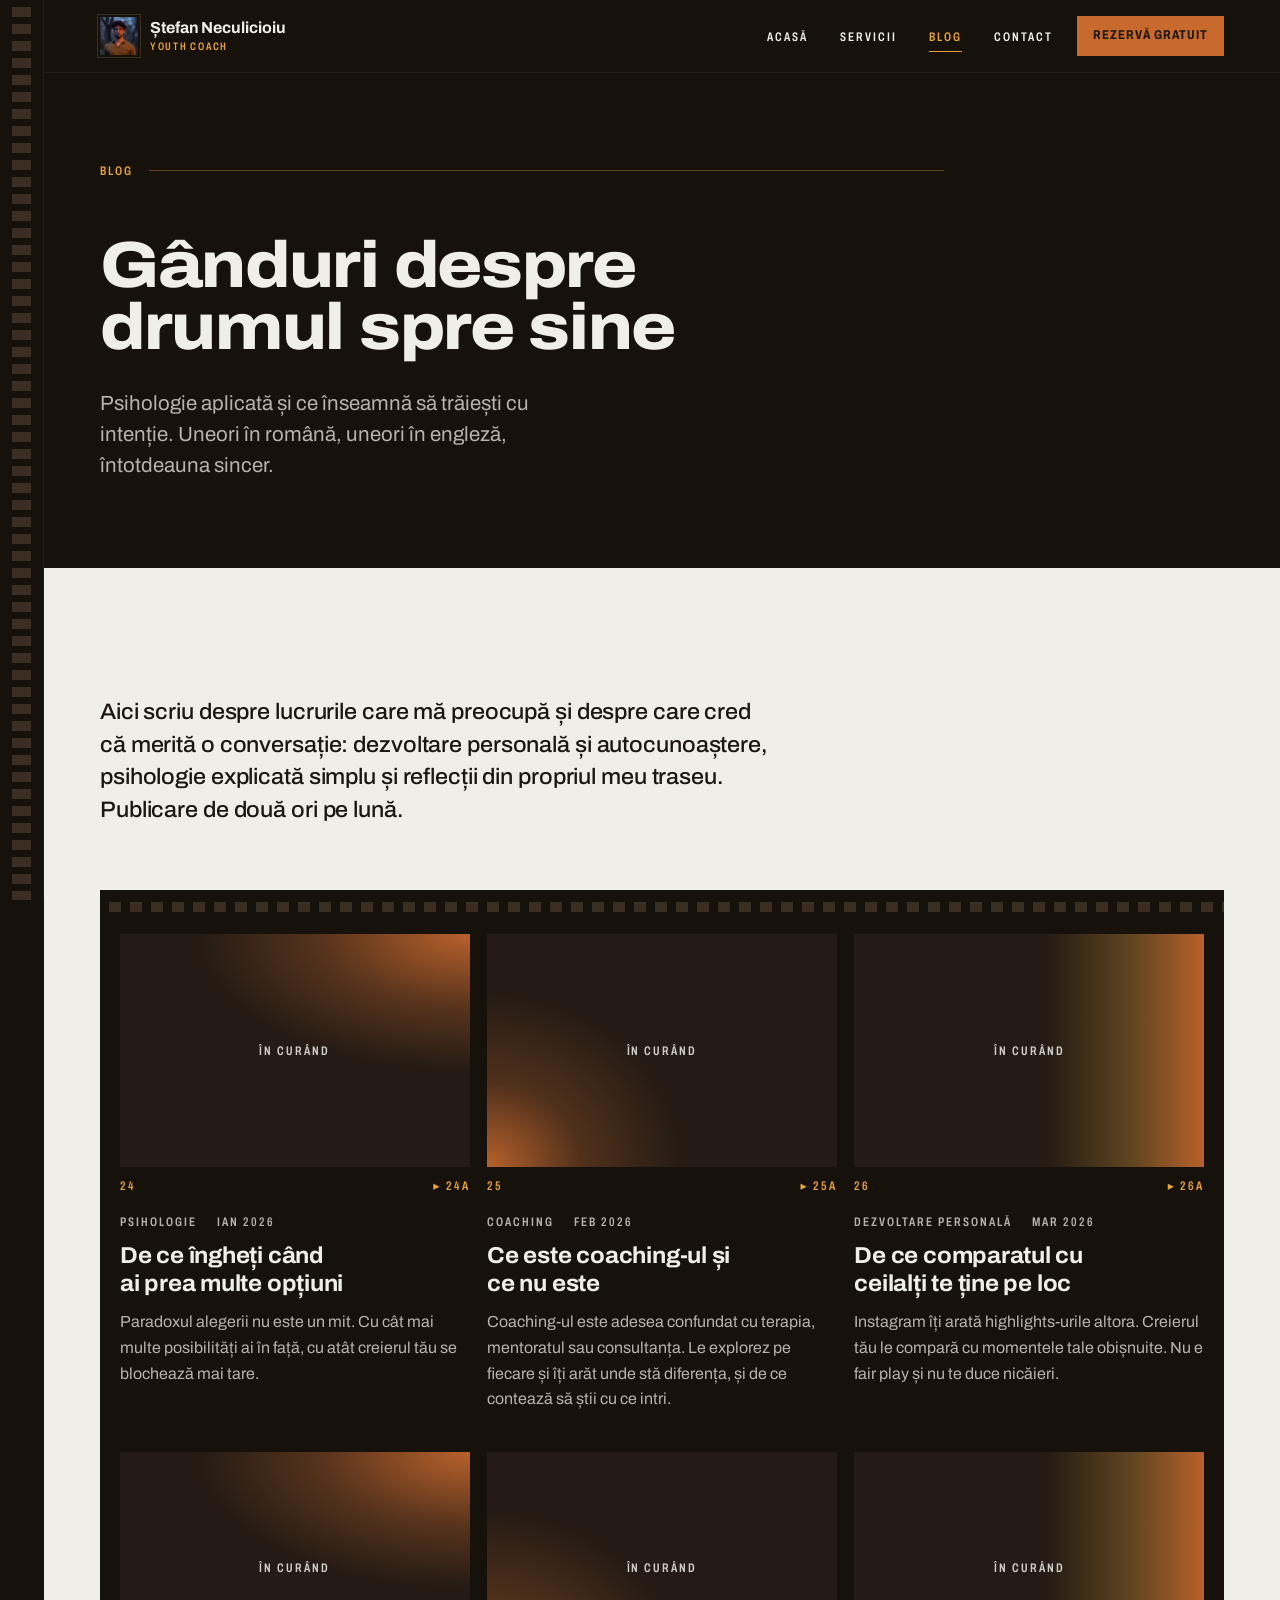
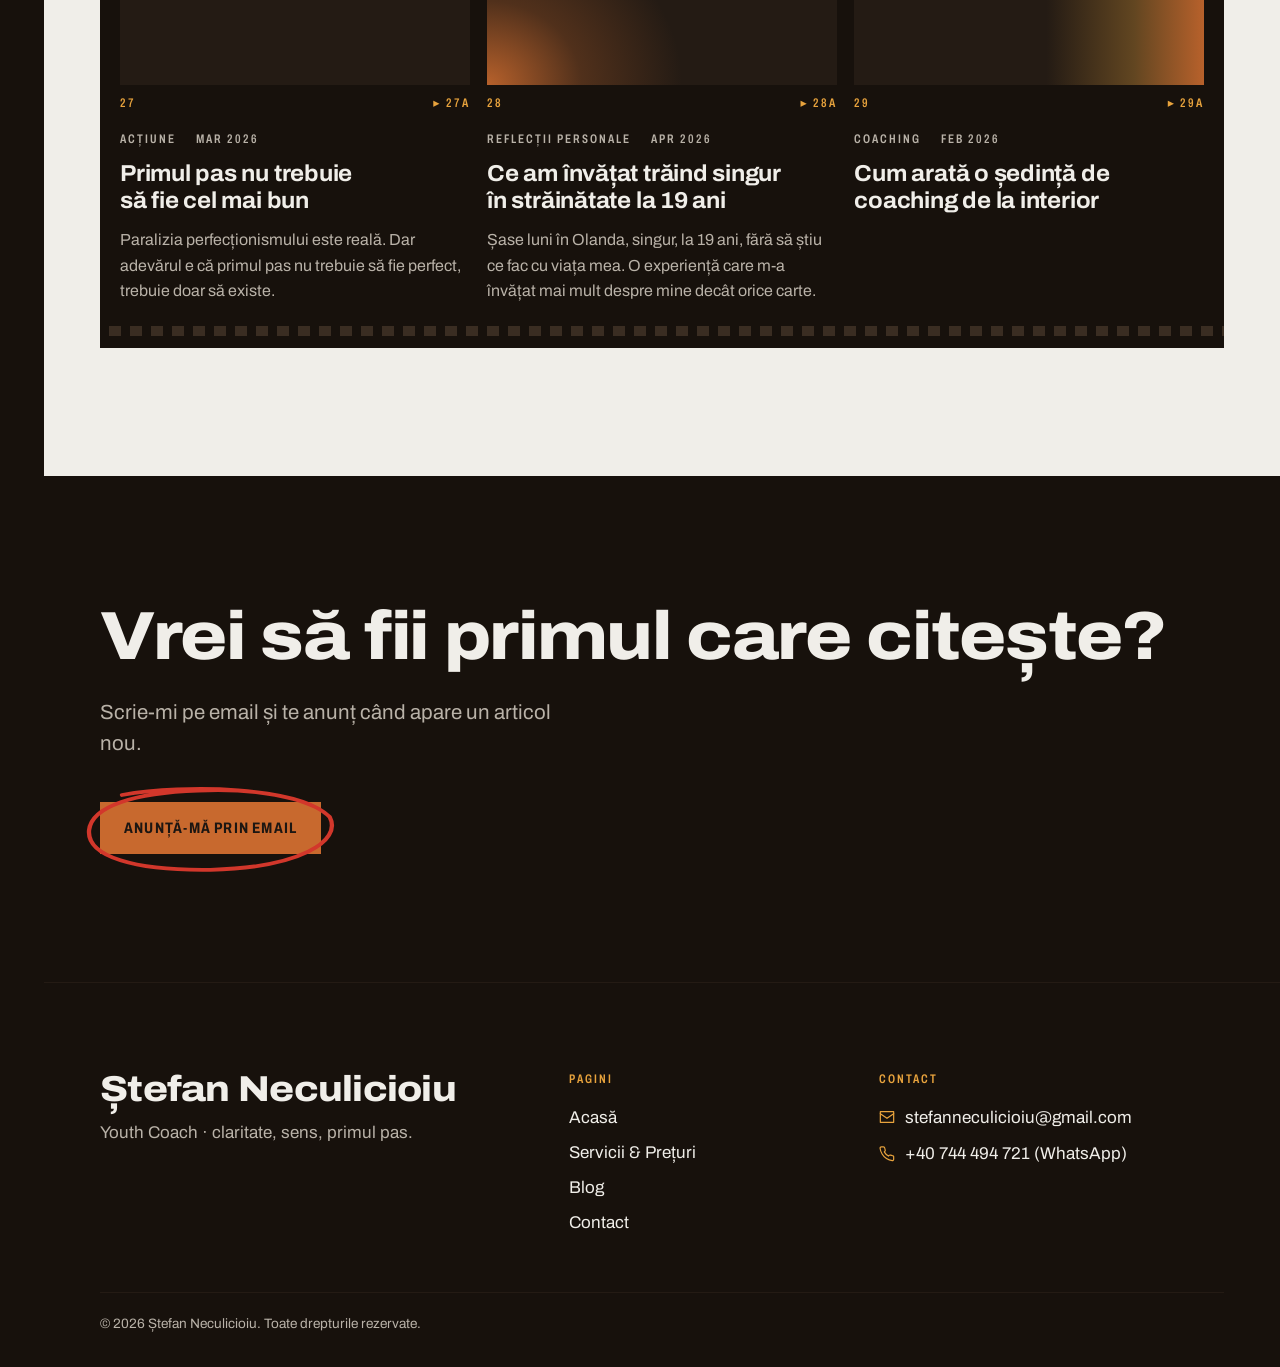
==== commit a6efa5eb: "Redesign Blog in the Contact Sheet world Co-Authored-By: Claude Opus 5.5 <noreply@anthropic.com>" ====
--- a/blog.html
+++ b/blog.html
@@ -69,178 +69,167 @@
 
   <main>
 
-    <!-- ══════════════════════════════════════
-         PAGE HERO
-    ══════════════════════════════════════ -->
-    <section class="page-hero page-hero--sage" aria-labelledby="blog-heading">
-      <div class="page-hero__decoration page-hero__decoration--1" aria-hidden="true"></div>
-      <div class="page-hero__decoration page-hero__decoration--2" aria-hidden="true"></div>
-      <div class="container">
-        <span class="page-hero__label label">Blog</span>
-        <h1 id="blog-heading" class="page-hero__heading">
-          Gânduri despre drumul spre sine
-        </h1>
-        <p class="page-hero__subtitle">
-          Psihologie aplicată și ce înseamnă să trăiești cu intenție.
-          Uneori în română, uneori în engleză, întotdeauna sincer.
+    <!-- PAGE HERO -->
+    <section class="page-hero" aria-labelledby="blog-heading">
+      <div class="wrap page-hero__grid">
+        <div class="page-hero__text">
+          <p class="slate edge"><span>Blog</span></p>
+          <h1 id="blog-heading" class="display display--xl">
+            Gânduri despre drumul spre sine
+          </h1>
+          <p class="lede page-hero__lede">
+            Psihologie aplicată și ce înseamnă să trăiești cu intenție.
+            Uneori în română, uneori în engleză, întotdeauna sincer.
+          </p>
+        </div>
+      </div>
+    </section>
+
+
+    <!-- ARTICLES: the frames not yet developed -->
+    <section class="band band--print blog" aria-label="Articole">
+      <div class="wrap">
+
+        <p class="blog__intro">
+          Aici scriu despre lucrurile care mă preocupă și despre care cred că merită o conversație:
+          dezvoltare personală și autocunoaștere, psihologie explicată simplu și reflecții din
+          propriul meu traseu. Publicare de două ori pe lună.
         </p>
-      </div>
-    </section>
-
-
-    <!-- ══════════════════════════════════════
-         BLOG GRID
-    ══════════════════════════════════════ -->
-    <section class="section" aria-label="Articole">
-      <div class="container">
-
-        <div class="blog-intro js-reveal">
-          <p>
-            Aici scriu despre lucrurile care mă preocupă și despre care cred că merită o conversație:
-            dezvoltare personală și autocunoaștere, psihologie explicată simplu și reflecții din
-            propriul meu traseu. Publicare de două ori pe lună.
-          </p>
-        </div>
-
-        <div class="blog-grid">
-
-          <!-- Article 1 -->
-          <article class="blog-card js-reveal js-reveal-delay-1" aria-labelledby="art1-title">
-            <div class="blog-card__thumb">
-              <div class="blog-card__thumb-art blog-card__thumb-art--peach" aria-hidden="true"></div>
-            </div>
-            <div class="blog-card__body">
-              <span class="blog-card__soon-badge">În curând</span>
-              <div class="blog-card__meta">
-                <span class="blog-card__category">Psihologie</span>
-                <span class="blog-card__date">Ian 2026</span>
-              </div>
-              <h2 id="art1-title" class="blog-card__title">
+
+        <div class="strip blog__sheet">
+          <div class="blog__grid">
+          <article class="sheet-frame" aria-labelledby="art1-title">
+            <div class="sheet-frame__leak sheet-frame__leak--1">
+              <span class="sheet-frame__soon edge">În curând</span>
+            </div>
+            <p class="frame__no edge" aria-hidden="true"><span>24</span><span>▸ 24A</span></p>
+            <div class="sheet-frame__body">
+              <p class="sheet-frame__meta edge">
+                <span>Psihologie</span>
+                <span>Ian 2026</span>
+              </p>
+              <h2 id="art1-title" class="sheet-frame__title">
                 De ce îngheți când ai prea multe opțiuni
               </h2>
-              <p class="blog-card__excerpt">
+              <p class="sheet-frame__excerpt">
                 Paradoxul alegerii nu este un mit. Cu cât mai multe posibilități ai în față,
                 cu atât creierul tău se blochează mai tare.
               </p>
             </div>
           </article>
-
-          <!-- Article 2 -->
-          <article class="blog-card js-reveal js-reveal-delay-2" aria-labelledby="art2-title">
-            <div class="blog-card__thumb">
-              <div class="blog-card__thumb-art blog-card__thumb-art--teal" aria-hidden="true"></div>
-            </div>
-            <div class="blog-card__body">
-              <span class="blog-card__soon-badge">În curând</span>
-              <div class="blog-card__meta">
-                <span class="blog-card__category">Coaching</span>
-                <span class="blog-card__date">Feb 2026</span>
-              </div>
-              <h2 id="art2-title" class="blog-card__title">
-                Ce este coaching-ul și ce nu este
-              </h2>
-              <p class="blog-card__excerpt">
+          <article class="sheet-frame" aria-labelledby="art2-title">
+            <div class="sheet-frame__leak sheet-frame__leak--2">
+              <span class="sheet-frame__soon edge">În curând</span>
+            </div>
+            <p class="frame__no edge" aria-hidden="true"><span>25</span><span>▸ 25A</span></p>
+            <div class="sheet-frame__body">
+              <p class="sheet-frame__meta edge">
+                <span>Coaching</span>
+                <span>Feb 2026</span>
+              </p>
+              <h2 id="art2-title" class="sheet-frame__title">
+                Ce este <span class="nowrap">coaching-ul</span> și ce nu este
+              </h2>
+              <p class="sheet-frame__excerpt">
                 Coaching-ul este adesea confundat cu terapia, mentoratul sau consultanța.
                 Le explorez pe fiecare și îți arăt unde stă diferența, și de ce contează
                 să știi cu ce intri.
               </p>
             </div>
           </article>
-
-          <!-- Article 3 -->
-          <article class="blog-card blog-card--soon js-reveal js-reveal-delay-1" aria-labelledby="art4-title">
-            <div class="blog-card__thumb">
-              <div class="blog-card__thumb-art blog-card__thumb-art--peach" aria-hidden="true"></div>
-            </div>
-            <div class="blog-card__body">
-              <span class="blog-card__soon-badge">În curând</span>
-              <div class="blog-card__meta">
-                <span class="blog-card__category">Dezvoltare personală</span>
-                <span class="blog-card__date">Mar 2026</span>
-              </div>
-              <h2 id="art4-title" class="blog-card__title">
+          <article class="sheet-frame" aria-labelledby="art4-title">
+            <div class="sheet-frame__leak sheet-frame__leak--3">
+              <span class="sheet-frame__soon edge">În curând</span>
+            </div>
+            <p class="frame__no edge" aria-hidden="true"><span>26</span><span>▸ 26A</span></p>
+            <div class="sheet-frame__body">
+              <p class="sheet-frame__meta edge">
+                <span>Dezvoltare personală</span>
+                <span>Mar 2026</span>
+              </p>
+              <h2 id="art4-title" class="sheet-frame__title">
                 De ce comparatul cu ceilalți te ține pe loc
               </h2>
-              <p class="blog-card__excerpt">
+              <p class="sheet-frame__excerpt">
                 Instagram îți arată highlights-urile altora. Creierul tău le compară cu
                 momentele tale obișnuite. Nu e fair play și nu te duce nicăieri.
               </p>
             </div>
           </article>
-
-          <!-- Article 4 -->
-          <article class="blog-card blog-card--soon js-reveal js-reveal-delay-2" aria-labelledby="art5-title">
-            <div class="blog-card__thumb">
-              <div class="blog-card__thumb-art blog-card__thumb-art--teal" aria-hidden="true"></div>
-            </div>
-            <div class="blog-card__body">
-              <span class="blog-card__soon-badge">În curând</span>
-              <div class="blog-card__meta">
-                <span class="blog-card__category">Acțiune</span>
-                <span class="blog-card__date">Mar 2026</span>
-              </div>
-              <h2 id="art5-title" class="blog-card__title">
+          <article class="sheet-frame" aria-labelledby="art5-title">
+            <div class="sheet-frame__leak sheet-frame__leak--1">
+              <span class="sheet-frame__soon edge">În curând</span>
+            </div>
+            <p class="frame__no edge" aria-hidden="true"><span>27</span><span>▸ 27A</span></p>
+            <div class="sheet-frame__body">
+              <p class="sheet-frame__meta edge">
+                <span>Acțiune</span>
+                <span>Mar 2026</span>
+              </p>
+              <h2 id="art5-title" class="sheet-frame__title">
                 Primul pas nu trebuie să fie cel mai bun
               </h2>
-              <p class="blog-card__excerpt">
+              <p class="sheet-frame__excerpt">
                 Paralizia perfecționismului este reală. Dar adevărul e că primul pas
                 nu trebuie să fie perfect, trebuie doar să existe.
               </p>
             </div>
           </article>
-
-          <!-- Article 5 -->
-          <article class="blog-card blog-card--soon js-reveal js-reveal-delay-3" aria-labelledby="art6-title">
-            <div class="blog-card__thumb">
-              <div class="blog-card__thumb-art blog-card__thumb-art--sage" aria-hidden="true"></div>
-            </div>
-            <div class="blog-card__body">
-              <span class="blog-card__soon-badge">În curând</span>
-              <div class="blog-card__meta">
-                <span class="blog-card__category">Reflecții personale</span>
-                <span class="blog-card__date">Apr 2026</span>
-              </div>
-              <h2 id="art6-title" class="blog-card__title">
+          <article class="sheet-frame" aria-labelledby="art6-title">
+            <div class="sheet-frame__leak sheet-frame__leak--2">
+              <span class="sheet-frame__soon edge">În curând</span>
+            </div>
+            <p class="frame__no edge" aria-hidden="true"><span>28</span><span>▸ 28A</span></p>
+            <div class="sheet-frame__body">
+              <p class="sheet-frame__meta edge">
+                <span>Reflecții personale</span>
+                <span>Apr 2026</span>
+              </p>
+              <h2 id="art6-title" class="sheet-frame__title">
                 Ce am învățat trăind singur în străinătate la 19 ani
               </h2>
-              <p class="blog-card__excerpt">
+              <p class="sheet-frame__excerpt">
                 Șase luni în Olanda, singur, la 19 ani, fără să știu ce fac cu viața mea.
                 O experiență care m-a învățat mai mult despre mine decât orice carte.
               </p>
             </div>
           </article>
-
-          <!-- Article 6 -->
-          <article class="blog-card blog-card--soon js-reveal js-reveal-delay-3" aria-labelledby="art3-title">
-            <div class="blog-card__thumb">
-              <div class="blog-card__thumb-art blog-card__thumb-art--sage" aria-hidden="true"></div>
-            </div>
-            <div class="blog-card__body">
-              <span class="blog-card__soon-badge">În curând</span>
-              <div class="blog-card__meta">
-                <span class="blog-card__category">Coaching</span>
-                <span class="blog-card__date">Feb 2026</span>
-              </div>
-              <h2 id="art3-title" class="blog-card__title">
+          <article class="sheet-frame" aria-labelledby="art3-title">
+            <div class="sheet-frame__leak sheet-frame__leak--3">
+              <span class="sheet-frame__soon edge">În curând</span>
+            </div>
+            <p class="frame__no edge" aria-hidden="true"><span>29</span><span>▸ 29A</span></p>
+            <div class="sheet-frame__body">
+              <p class="sheet-frame__meta edge">
+                <span>Coaching</span>
+                <span>Feb 2026</span>
+              </p>
+              <h2 id="art3-title" class="sheet-frame__title">
                 Cum arată o ședință de coaching de la interior
               </h2>
-              <p class="blog-card__excerpt">
-              </p>
-            </div>
-          </article>
-
-        </div>
-
-        <!-- Email nudge -->
-        <div class="blog-subscribe js-reveal">
-          <h3>Vrei să fii primul care citește?</h3>
-          <p>Scrie-mi pe email și te anunț când apare un articol nou.</p>
-          <a href="mailto:stefanneculicioiu@gmail.com?subject=Vreau să fiu anunțat despre articole noi"
-             class="btn btn--primary">
-            Anunță-mă prin email
-          </a>
-        </div>
-
+            </div>
+          </article>
+          </div>
+        </div>
+
+      </div>
+    </section>
+
+
+    <!-- EMAIL NUDGE -->
+    <section class="band band--rebate closing">
+      <div class="wrap closing__grid">
+        <div class="closing__text">
+          <h2 class="display display--l">Vrei să fii primul care citește?</h2>
+          <p class="lede closing__lede">Scrie-mi pe email și te anunț când apare un articol nou.</p>
+          <span class="mark-circle js-reveal">
+            <a href="mailto:stefanneculicioiu@gmail.com?subject=Vreau să fiu anunțat despre articole noi"
+               class="btn btn--primary">
+              Anunță-mă prin email
+            </a>
+            <svg class="mark-circle__svg" viewBox="0 0 200 80" preserveAspectRatio="none" aria-hidden="true" focusable="false"><path class="mark-circle__path" pathLength="1" d="M30 10 C 80 0, 170 2, 194 30 C 204 52, 170 76, 100 78 C 40 79, 2 66, 4 42 C 6 20, 40 8, 90 6 C 110 5, 130 6, 146 9"/></svg>
+          </span>
+        </div>
       </div>
     </section>
 
--- a/css/style.css
+++ b/css/style.css
@@ -17,6 +17,7 @@
    7.  Header, mobile menu, footer
    8.  Motion (develop, draw)
    9.  Acasă
+   9b. Page hero (inner pages)
    10. Servicii
    11. Blog
    12. Contact
@@ -136,7 +137,8 @@
   text-wrap: balance;
 }
 
-.display--xl { font-size: clamp(2rem, 8.2vw, 5.75rem); }
+.display--xl { font-size: clamp(2rem, 8.2vw, 4.75rem); }
+@media (min-width: 900px) { .display--xl { font-size: clamp(3rem, 5.1vw, 4.75rem); } }
 .display--l  { font-size: clamp(2rem, 5.4vw, 4.25rem); }
 .display--m  { font-size: clamp(1.6rem, 3.4vw, 2.6rem); line-height: 1.04; }
 
@@ -294,10 +296,10 @@
 }
 .mark-circle__svg {
   position: absolute;
-  top: -16px; bottom: -16px;
-  left: -14px; right: -14px;
-  width: calc(100% + 28px);
-  height: calc(100% + 32px);
+  top: -18px;
+  left: -16px;
+  width: calc(100% + 32px);
+  height: calc(100% + 36px);
   overflow: visible;
   pointer-events: none;
 }
@@ -644,3 +646,367 @@
   .js .develop .frame__img { filter: none; transition: none !important; }
   .js .expand-content, .mobile-menu, .btn, .hamburger__line { transition: none !important; }
 }
+
+
+/* ============================================================
+   9. ACASĂ
+   ============================================================ */
+
+/* Hero: the selected frame */
+.hero {
+  position: relative;
+  background: var(--rebate);
+  padding-block: clamp(2.5rem, 6vw, 4.5rem) clamp(3.5rem, 7vw, 5rem);
+}
+.hero__grid {
+  display: grid;
+  gap: 3rem;
+  align-items: end;
+}
+.hero__heading { color: var(--print); }
+.hero__subtitle { margin-top: clamp(1.5rem, 3vw, 2.25rem); color: var(--fog); }
+.hero__actions { margin-top: clamp(2.25rem, 4vw, 3rem); }
+
+.hero__photo {
+  aspect-ratio: 4 / 5;
+  overflow: hidden;
+  background: var(--rebate-2);
+}
+.hero__photo .frame__img { object-position: 50% 22%; }
+.hero__frame .frame__no { color: var(--edge); }
+
+.hero__scroll {
+  display: none;
+  position: absolute;
+  right: var(--gutter);
+  bottom: 1.5rem;
+  writing-mode: vertical-rl;
+  color: var(--fog);
+}
+
+@media (min-width: 900px) {
+  .hero {
+    min-height: calc(100svh - var(--header-h));
+    display: flex;
+    align-items: center;
+  }
+  .hero__grid {
+    grid-template-columns: minmax(0, 7fr) minmax(0, 5fr);
+    gap: clamp(2.5rem, 5vw, 5rem);
+    align-items: center;
+  }
+  .hero__photo {
+    aspect-ratio: 3 / 4;
+    max-height: calc(100svh - var(--header-h) - 9rem);
+    margin-left: auto;
+  }
+  .hero__photo .frame__img { object-position: 50% 30%; }
+  .hero__scroll { display: block; }
+}
+
+/* Dacă ai între 18 și 28 de ani */
+.pain__heading { margin-bottom: clamp(2.5rem, 5vw, 4rem); }
+
+.pain__strip { margin-inline: calc(var(--gutter) * -1); }
+@media (min-width: 1240px) { .pain__strip { margin-inline: 0; } }
+
+.pain__frames { grid-template-columns: 1fr; }
+@media (min-width: 640px)  { .pain__frames { grid-template-columns: repeat(2, minmax(0, 1fr)); } }
+@media (min-width: 1100px) { .pain__frames { grid-template-columns: repeat(4, minmax(0, 1fr)); } }
+
+.pain__frames .frame--text { min-height: 12rem; }
+@media (min-width: 1100px) { .pain__frames .frame--text { min-height: 20rem; } }
+
+.pain__cta {
+  display: grid;
+  gap: 2rem;
+  align-items: end;
+  margin-top: clamp(3rem, 6vw, 5rem);
+}
+.pain__cta-text { max-width: 22ch; }
+@media (min-width: 900px) {
+  .pain__cta { grid-template-columns: 1fr auto; }
+}
+
+/* De ce eu */
+.about__grid {
+  display: grid;
+  gap: clamp(3rem, 6vw, 5.5rem);
+}
+@media (min-width: 1000px) {
+  .about__grid {
+    grid-template-columns: minmax(0, 5fr) minmax(0, 6fr);
+    align-items: start;
+  }
+  .about__sheet { position: sticky; top: calc(var(--header-h) + 2rem); }
+}
+
+.about__frames { grid-template-columns: repeat(2, minmax(0, 1fr)); }
+.frame__window { overflow: hidden; aspect-ratio: 3 / 4; background: var(--rebate-2); }
+.about__frame .frame__img { height: 100%; }
+.about__frame--chosen .frame__img { object-position: 50% 30%; }
+.about__frame--face   .frame__img { object-position: 52% 30%; }
+.about__frame--hands  .frame__img { transform: scale(2.1); transform-origin: 50% 80%; }
+.about__frame--trees  .frame__img { transform: scale(1.7); transform-origin: 0% 22%; }
+.about__frame--face,
+.about__frame--hands,
+.about__frame--trees { opacity: .78; }
+
+.about__circle {
+  position: absolute;
+  top: -10px; left: -10px;
+  width: calc(100% + 20px);
+  height: calc(100% - 1.5rem);
+  overflow: visible;
+  pointer-events: none;
+}
+
+.about__text h2 { max-width: 18ch; }
+.about__prose { margin-top: 2rem; color: var(--ink-soft); }
+.about__prose strong { color: var(--ink); }
+
+.about__quote {
+  margin-top: 2em !important;
+  color: var(--ink);
+  font-stretch: 104%;
+  font-weight: 600;
+  font-size: clamp(1.3rem, 2vw, 1.6rem);
+  line-height: 1.3;
+  letter-spacing: -.01em;
+  text-wrap: pretty;
+}
+
+.credentials {
+  display: grid;
+  gap: .6rem 2rem;
+  margin-top: 2.75rem;
+  padding-block: 1.1rem;
+  border-block: 1px solid var(--print-2);
+  color: var(--ink-soft);
+}
+@media (min-width: 640px) { .credentials { grid-template-columns: repeat(2, minmax(0, 1fr)); } }
+.credentials li { display: flex; gap: .7em; }
+.credentials li::before { content: "▸"; color: var(--mask); }
+
+.about__cta { margin-top: 2.5rem; }
+
+/* Closing: frame 36, the end of the roll */
+.closing__grid {
+  display: grid;
+  gap: 3rem;
+  align-items: end;
+}
+.closing__lede { margin-block: 1.75rem 2.75rem; color: var(--fog); }
+.closing__frame { max-width: 240px; }
+.closing__frame .frame__img { height: auto; aspect-ratio: 1; object-position: 50% 30%; }
+.closing__frame .frame__no { color: var(--edge); }
+@media (min-width: 900px) {
+  .closing__grid { grid-template-columns: 1fr auto; }
+  .closing__frame { width: 260px; }
+}
+
+
+/* ============================================================
+   9b. PAGE HERO (inner pages)
+   ============================================================ */
+.page-hero {
+  background: var(--rebate);
+  padding-block: clamp(3rem, 7vw, 6rem) clamp(3.5rem, 7vw, 5.5rem);
+}
+.page-hero__grid {
+  display: grid;
+  gap: 2.5rem;
+  align-items: end;
+}
+.page-hero .slate { margin-bottom: clamp(2rem, 5vw, 3.5rem); }
+.page-hero h1 { max-width: 14ch; }
+.page-hero__lede { margin-top: 1.75rem; color: var(--fog); }
+.page-hero__frame { display: none; }
+.page-hero__frame .frame__no { color: var(--edge); }
+.page-hero__window { aspect-ratio: 4 / 5; }
+
+@media (min-width: 900px) {
+  .page-hero__grid { grid-template-columns: minmax(0, 1fr) 240px; }
+  .page-hero__frame { display: block; }
+}
+
+
+/* ============================================================
+   10. SERVICII
+   ============================================================ */
+.page-hero__frame .frame__img { height: 100%; object-position: 50% 30%; }
+.nowrap { white-space: nowrap; }
+
+/* Ce este coaching-ul */
+.what__grid { display: grid; gap: 2.5rem; }
+@media (min-width: 1000px) {
+  .what__grid { grid-template-columns: minmax(0, 5fr) minmax(0, 7fr); gap: 4rem; }
+  .what__grid { grid-template-columns: minmax(0, 1fr) minmax(0, 1fr); }
+  .what__heading { font-size: clamp(2.5rem, 4.2vw, 3.75rem); }
+}
+.what__definition {
+  font-stretch: 104%;
+  font-weight: 500;
+  font-size: clamp(1.3rem, 2.2vw, 1.75rem);
+  line-height: 1.35;
+  letter-spacing: -.01em;
+  text-wrap: pretty;
+}
+.what__definition strong { font-weight: 800; }
+
+.not-list {
+  display: grid;
+  gap: .75rem;
+  margin-top: 2.5rem;
+}
+@media (min-width: 640px) { .not-list { grid-template-columns: repeat(3, minmax(0, 1fr)); } }
+.not-list__item {
+  position: relative;
+  display: flex;
+  align-items: center;
+  justify-content: center;
+  min-height: 7.5rem;
+  padding: 1rem;
+  border: 1px solid var(--ink);
+  font-stretch: 90%;
+  font-weight: 700;
+  font-size: 1.2rem;
+  text-align: center;
+  color: var(--ink-soft);
+}
+.not-list__item .mark-cross { inset: 10% 8%; width: 84%; height: 80%; }
+@media (max-width: 639px) { .not-list__item { min-height: 4.75rem; } }
+
+.what__more { margin-top: 2rem; color: var(--ink-soft); }
+.what__is { color: var(--ink); font-weight: 600; font-size: 1.15rem; }
+
+/* La ce să te aștepți */
+.expect__head { display: grid; gap: 1.75rem; }
+.expect__head .lede { max-width: 34ch; }
+@media (min-width: 1000px) {
+  .expect__head { grid-template-columns: minmax(0, 6fr) minmax(0, 5fr); align-items: end; gap: 4rem; }
+}
+.expect__content { margin-top: 1rem; }
+.expect__strip { margin-top: 2rem; margin-inline: calc(var(--gutter) * -1); }
+@media (min-width: 1240px) { .expect__strip { margin-inline: 0; } }
+.expect__frames { grid-template-columns: 1fr; }
+@media (min-width: 640px)  { .expect__frames { grid-template-columns: repeat(2, minmax(0, 1fr)); } }
+@media (min-width: 1100px) { .expect__frames { grid-template-columns: repeat(4, minmax(0, 1fr)); } }
+.expect__frames .frame--text { min-height: 11rem; }
+.expect__frames strong { display: block; margin-bottom: .35rem; color: var(--edge); font-weight: 700; }
+.expect__close { margin-top: 2.5rem; max-width: 24ch; }
+.expect .expand-toggle { margin-top: 2.5rem; }
+
+/* Prețuri: two prints, the package one enlarged */
+.pricing__heading { margin-bottom: clamp(2.5rem, 5vw, 4rem); }
+.pricing__grid {
+  display: grid;
+  gap: 1.5rem;
+  align-items: start;
+}
+@media (min-width: 900px) {
+  .pricing__grid { grid-template-columns: minmax(0, 1fr) minmax(0, 1.3fr); gap: 2rem; }
+}
+
+.print { border: 1px solid var(--ink); background: var(--print); }
+.print__plate {
+  position: relative;
+  display: grid;
+  gap: 2rem;
+  padding: clamp(1.5rem, 3vw, 2.25rem);
+  background: var(--rebate);
+  color: var(--print);
+}
+.print--featured .print__plate { background: var(--mask); color: var(--ink); min-height: 17rem; align-content: space-between; }
+.print__badge {
+  position: absolute;
+  top: clamp(1.5rem, 3vw, 2.25rem);
+  right: clamp(1.5rem, 3vw, 2.25rem);
+  color: var(--ink);
+}
+.print--featured .print__title { padding-right: 7rem; }
+.print__amount {
+  display: block;
+  font-size: clamp(2.75rem, 5.5vw, 4.25rem);
+  line-height: 1;
+}
+.print__note { margin-top: .75rem; }
+.print--featured .print__note { color: var(--ink); }
+
+.print__body { padding: clamp(1.5rem, 3vw, 2.25rem); color: var(--ink-soft); }
+.print__desc { max-width: 44ch; }
+.print__features { margin-top: 1.5rem; border-top: 1px solid var(--print-2); }
+.print__features li {
+  display: flex;
+  gap: .75em;
+  padding-block: .7rem;
+  border-bottom: 1px solid var(--print-2);
+  color: var(--ink);
+}
+.print__features li::before { content: "▸"; color: var(--mask); }
+.print__cta { margin-top: 2rem; }
+.print .link-arrow { color: var(--ink); }
+
+.pricing__note { margin-top: 2.5rem; color: var(--ink-soft); }
+
+
+/* ============================================================
+   11. BLOG
+   Articles are frames on the sheet that haven't been developed
+   yet: unexposed film with a light leak along one edge.
+   ============================================================ */
+.blog__intro {
+  max-width: 52ch;
+  margin-bottom: clamp(2.5rem, 5vw, 4rem);
+  font-stretch: 104%;
+  font-weight: 500;
+  font-size: clamp(1.15rem, 1.8vw, 1.4rem);
+  line-height: 1.45;
+  letter-spacing: -.005em;
+}
+
+.blog__sheet { margin-inline: calc(var(--gutter) * -1); padding-block: 2.75rem; }
+@media (min-width: 1240px) { .blog__sheet { margin-inline: 0; } }
+
+.blog__grid {
+  display: grid;
+  gap: 2.5rem clamp(.75rem, 1.4vw, 1.1rem);
+}
+@media (min-width: 640px)  { .blog__grid { grid-template-columns: repeat(2, minmax(0, 1fr)); } }
+@media (min-width: 1000px) { .blog__grid { grid-template-columns: repeat(3, minmax(0, 1fr)); } }
+
+.sheet-frame { display: flex; flex-direction: column; }
+
+.sheet-frame__leak {
+  position: relative;
+  display: grid;
+  place-items: center;
+  aspect-ratio: 3 / 2;
+  background: var(--rebate-2);
+  overflow: hidden;
+}
+.sheet-frame__leak::before {
+  content: "";
+  position: absolute;
+  inset: 0;
+  opacity: .9;
+}
+.sheet-frame__leak--1::before { background: radial-gradient(120% 90% at 100% 0%, var(--mask) 0%, rgba(200, 105, 46, .35) 35%, transparent 65%); }
+.sheet-frame__leak--2::before { background: radial-gradient(90% 120% at 0% 100%, var(--mask) 0%, rgba(200, 105, 46, .3) 30%, transparent 62%); }
+.sheet-frame__leak--3::before { background: linear-gradient(to right, transparent 55%, rgba(232, 163, 61, .35) 80%, var(--mask) 100%); }
+.sheet-frame__soon { position: relative; color: var(--print); opacity: .85; }
+
+.sheet-frame .frame__no { color: var(--edge); }
+
+.sheet-frame__body { padding-top: 1.25rem; }
+.sheet-frame__meta { display: flex; flex-wrap: wrap; gap: .25rem 1.25rem; color: var(--fog); }
+.sheet-frame__title {
+  margin-top: .75rem;
+  font-stretch: 104%;
+  font-weight: 700;
+  font-size: clamp(1.25rem, 1.8vw, 1.45rem);
+  line-height: 1.2;
+  letter-spacing: -.01em;
+  text-wrap: balance;
+}
+.sheet-frame__excerpt { margin-top: .75rem; color: var(--fog); font-size: 1rem; }
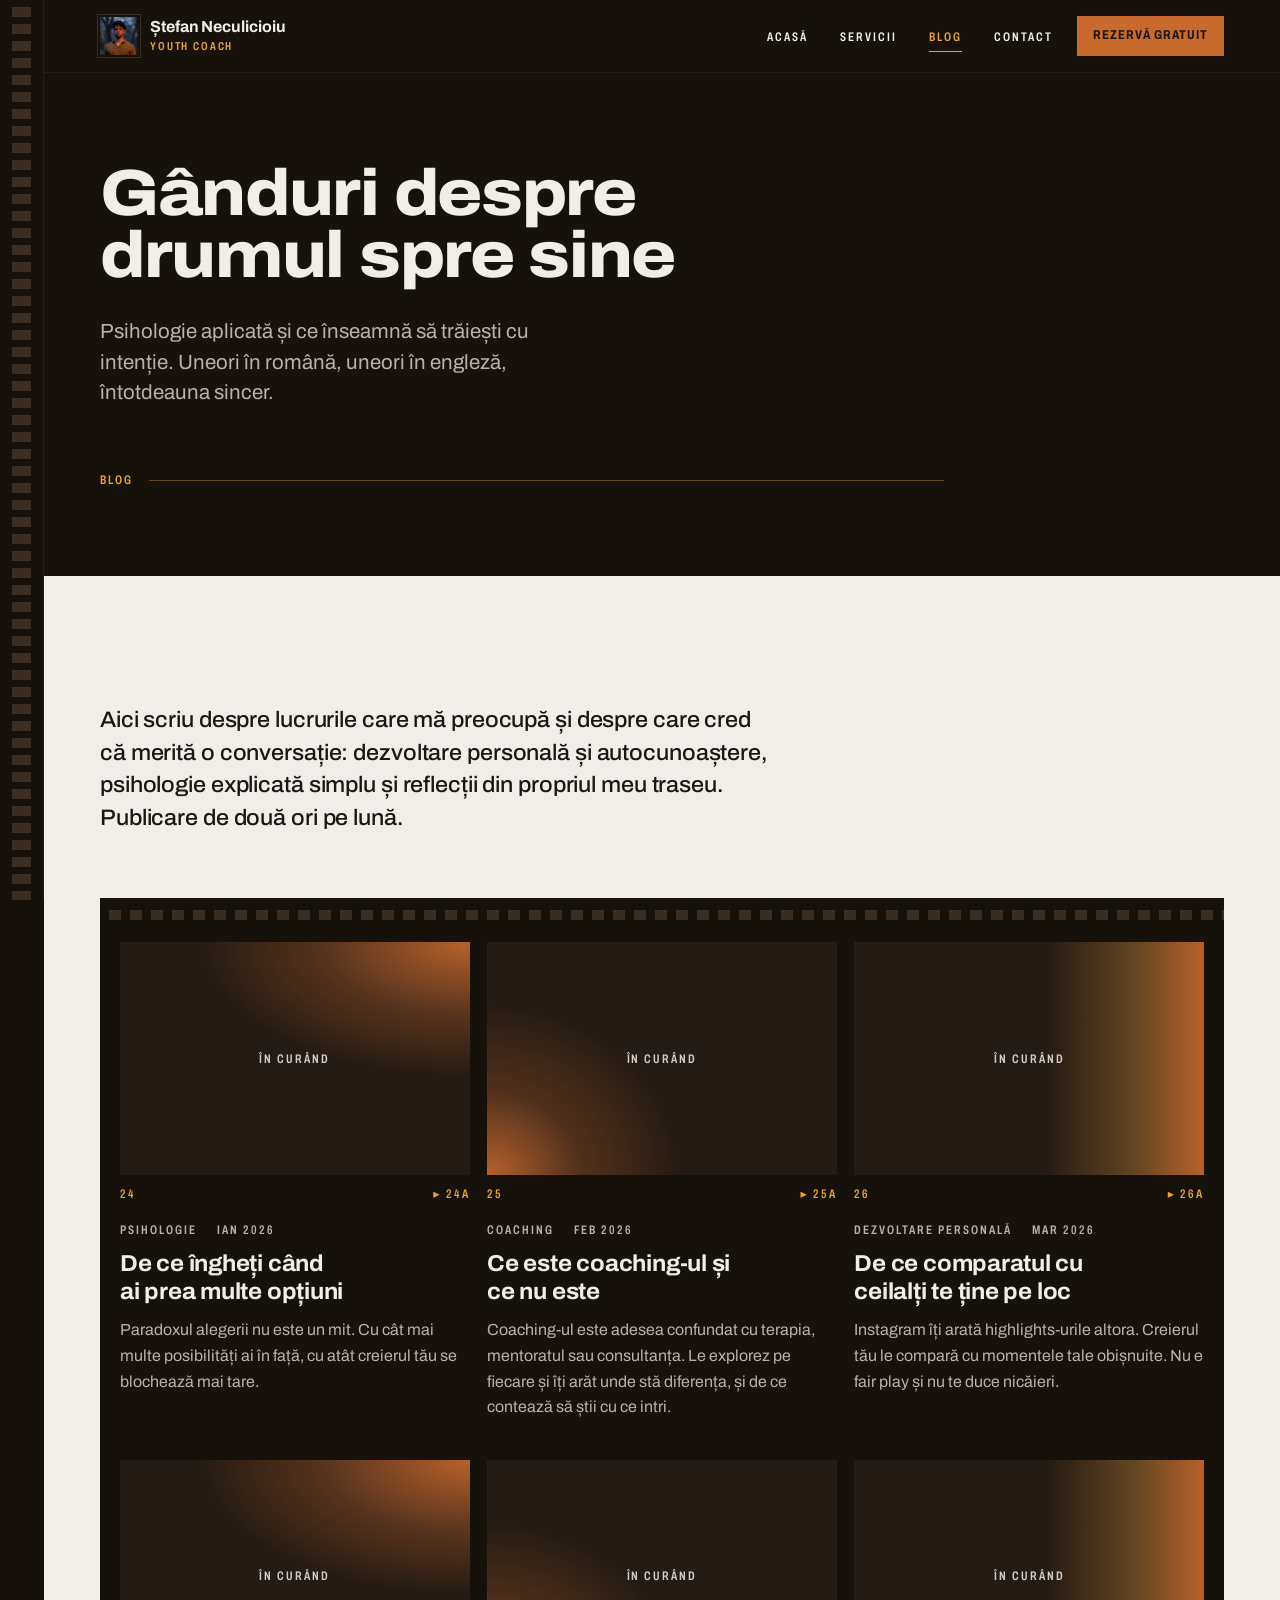
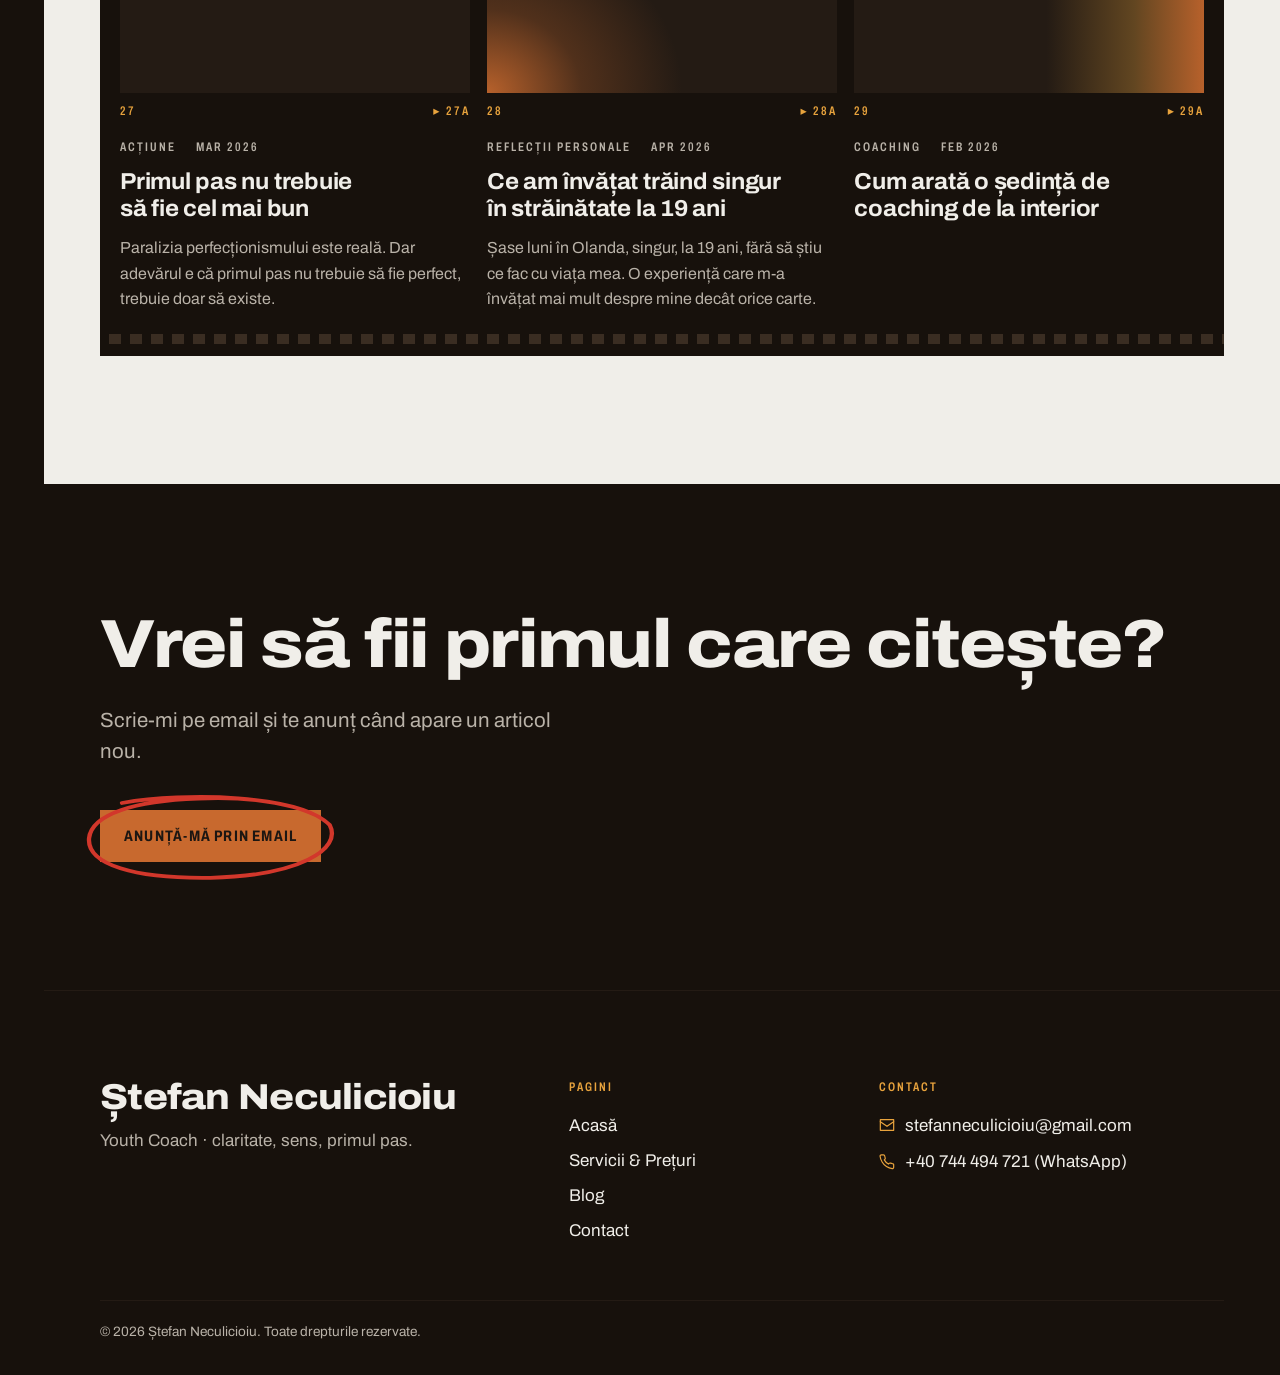
==== commit 845b89b6: "Finish pass: detector fixes, favicon, inner hero labels below the title Co-Authored-By: Claude Opus " ====
--- a/blog.html
+++ b/blog.html
@@ -10,6 +10,7 @@
   <link rel="preconnect" href="https://fonts.googleapis.com">
   <link rel="preconnect" href="https://fonts.gstatic.com" crossorigin>
   <link rel="stylesheet" href="https://fonts.googleapis.com/css2?family=Archivo:ital,wdth,wght@0,62..125,100..900;1,62..125,100..900&display=swap">
+  <link rel="icon" href="assets/web/profil-800.jpg" type="image/jpeg">
   <link rel="stylesheet" href="css/style.css">
   <script>document.documentElement.classList.add('js');</script>
 </head>
@@ -73,7 +74,6 @@
     <section class="page-hero" aria-labelledby="blog-heading">
       <div class="wrap page-hero__grid">
         <div class="page-hero__text">
-          <p class="slate edge"><span>Blog</span></p>
           <h1 id="blog-heading" class="display display--xl">
             Gânduri despre drumul spre sine
           </h1>
@@ -81,6 +81,7 @@
             Psihologie aplicată și ce înseamnă să trăiești cu intenție.
             Uneori în română, uneori în engleză, întotdeauna sincer.
           </p>
+          <p class="slate edge"><span>Blog</span></p>
         </div>
       </div>
     </section>
--- a/css/style.css
+++ b/css/style.css
@@ -107,10 +107,6 @@
 ::-webkit-scrollbar-track { background: var(--rebate); }
 ::-webkit-scrollbar-thumb { background: var(--rebate-3); }
 
-.sr-only {
-  position: absolute; width: 1px; height: 1px; padding: 0; margin: -1px;
-  overflow: hidden; clip: rect(0 0 0 0); white-space: nowrap; border: 0;
-}
 
 
 /* ============================================================
@@ -128,6 +124,12 @@
   color: var(--edge);
   font-variant-numeric: tabular-nums;
 }
+.edge--case {
+  text-transform: none;
+  letter-spacing: .03em;
+  font-stretch: 82%;
+  font-size: .9rem;
+}
 
 .display {
   font-stretch: 112%;
@@ -140,7 +142,7 @@
 .display--xl { font-size: clamp(2rem, 8.2vw, 4.75rem); }
 @media (min-width: 900px) { .display--xl { font-size: clamp(3rem, 5.1vw, 4.75rem); } }
 .display--l  { font-size: clamp(2rem, 5.4vw, 4.25rem); }
-.display--m  { font-size: clamp(1.6rem, 3.4vw, 2.6rem); line-height: 1.04; }
+.display--m  { font-size: clamp(1.6rem, 3.4vw, 2.6rem); line-height: 1.1; }
 
 .display em { font-style: normal; color: var(--mask); }
 
@@ -192,7 +194,6 @@
 .band--rebate { background: var(--rebate); color: var(--print); }
 .band--mask   { background: var(--mask);   color: var(--ink); }
 .band--print  { background: var(--print);  color: var(--ink); }
-.band--tight  { padding-block: calc(var(--band-y) * .6); }
 
 .band--print ::selection { background: var(--ink); color: var(--print); }
 .band--print :focus-visible,
@@ -217,7 +218,6 @@
 .band--print .slate { color: var(--ink-soft); }
 .band--mask  .slate { color: var(--ink); }
 .band--rebate .slate { color: var(--edge); }
-.slate__no { opacity: .7; }
 
 
 /* ============================================================
@@ -482,7 +482,7 @@
 }
 .brand__text { display: flex; flex-direction: column; line-height: 1.1; }
 .brand__name { font-stretch: 100%; font-weight: 700; font-size: 1rem; letter-spacing: -.005em; }
-.brand__sub  { margin-top: .2rem; font-size: .68rem; }
+.brand__sub  { margin-top: .2rem; font-size: .72rem; }
 
 .nav__list { display: none; gap: 2rem; }
 .nav__link {
@@ -818,7 +818,7 @@
   gap: 2.5rem;
   align-items: end;
 }
-.page-hero .slate { margin-bottom: clamp(2rem, 5vw, 3.5rem); }
+.page-hero .slate { margin: clamp(2.5rem, 5vw, 4rem) 0 0; }
 .page-hero h1 { max-width: 14ch; }
 .page-hero__lede { margin-top: 1.75rem; color: var(--fog); }
 .page-hero__frame { display: none; }
@@ -1010,3 +1010,111 @@
   text-wrap: balance;
 }
 .sheet-frame__excerpt { margin-top: .75rem; color: var(--fog); font-size: 1rem; }
+
+
+/* ============================================================
+   12. CONTACT
+   ============================================================ */
+.booking__grid { display: grid; gap: 3rem; }
+@media (min-width: 1000px) {
+  .booking__grid { grid-template-columns: minmax(0, 5fr) minmax(0, 6fr); gap: 5rem; align-items: start; }
+}
+.booking__intro h2 { max-width: 16ch; }
+.booking__text { margin-top: 1.5rem; max-width: 42ch; color: var(--ink-soft); font-size: 1.125rem; }
+
+.booking__plate {
+  display: grid;
+  justify-items: start;
+  gap: 1rem;
+  padding: clamp(1.75rem, 4vw, 3rem);
+  background: var(--rebate);
+  color: var(--print);
+}
+.booking__icon { color: var(--edge); }
+.booking__title { max-width: 14ch; margin-top: .5rem; }
+.booking__cta { margin-top: 1.75rem; }
+.btn--calendly::after {
+  content: "";
+  width: 1em;
+  height: 1em;
+  background: currentColor;
+  -webkit-mask: url("data:image/svg+xml,%3Csvg xmlns='http://www.w3.org/2000/svg' viewBox='0 0 16 16'%3E%3Cpath d='M2 8h11M9 3.5 13.5 8 9 12.5' fill='none' stroke='black' stroke-width='1.8'/%3E%3C/svg%3E") center / contain no-repeat;
+          mask: url("data:image/svg+xml,%3Csvg xmlns='http://www.w3.org/2000/svg' viewBox='0 0 16 16'%3E%3Cpath d='M2 8h11M9 3.5 13.5 8 9 12.5' fill='none' stroke='black' stroke-width='1.8'/%3E%3C/svg%3E") center / contain no-repeat;
+}
+
+.booking__or { margin-top: 2.5rem; font-weight: 600; }
+
+.channels { margin-top: 1rem; border-top: 1px solid var(--ink); }
+.channel {
+  display: grid;
+  grid-template-columns: auto 6.5rem 1fr;
+  align-items: center;
+  gap: 1rem;
+  padding-block: 1.1rem;
+  border-bottom: 1px solid var(--ink);
+  text-decoration: none;
+  transition: background-color .25s var(--ease-out);
+}
+.channel:hover { background: var(--print-2); }
+.channel__icon { display: flex; color: var(--mask); }
+.channel__label { color: var(--ink-soft); }
+.channel__value {
+  font-stretch: 104%;
+  font-weight: 700;
+  font-size: clamp(1rem, 1.6vw, 1.2rem);
+  overflow-wrap: anywhere;
+}
+@media (max-width: 519px) {
+  .channel { grid-template-columns: auto 1fr; }
+  .channel__value { grid-column: 1 / -1; }
+}
+
+/* FAQ: numbered frames on black */
+.faq__grid { display: grid; gap: 2.5rem; }
+@media (min-width: 1000px) {
+  .faq__grid { grid-template-columns: minmax(0, 5fr) minmax(0, 7fr); gap: 5rem; align-items: start; }
+  .faq__heading { position: sticky; top: calc(var(--header-h) + 2rem); }
+}
+.faq__list { border-top: 1px solid var(--rebate-3); }
+.faq__item { border-bottom: 1px solid var(--rebate-3); }
+.faq__q {
+  display: grid;
+  grid-template-columns: 2.5rem 1fr 1.25rem;
+  align-items: baseline;
+  gap: 1rem;
+  padding-block: 1.4rem;
+  cursor: pointer;
+  list-style: none;
+  font-stretch: 104%;
+  font-weight: 700;
+  font-size: clamp(1.1rem, 1.7vw, 1.3rem);
+  line-height: 1.3;
+  transition: color .2s ease;
+}
+.faq__q::-webkit-details-marker { display: none; }
+.faq__q:hover { color: var(--edge); }
+.faq__icon {
+  position: relative;
+  align-self: center;
+  width: 1.1rem;
+  height: 1.1rem;
+}
+.faq__icon::before,
+.faq__icon::after {
+  content: "";
+  position: absolute;
+  top: 50%; left: 0;
+  width: 100%;
+  height: 2px;
+  margin-top: -1px;
+  background: var(--mask);
+  transition: transform .35s var(--ease-out);
+}
+.faq__icon::after { transform: rotate(90deg); }
+.faq__item[open] .faq__icon::after { transform: rotate(0deg); }
+.faq__a {
+  padding: 0 2.25rem 1.6rem 3.5rem;
+  max-width: 62ch;
+  color: var(--fog);
+}
+.faq__a em { font-style: italic; color: var(--print); }
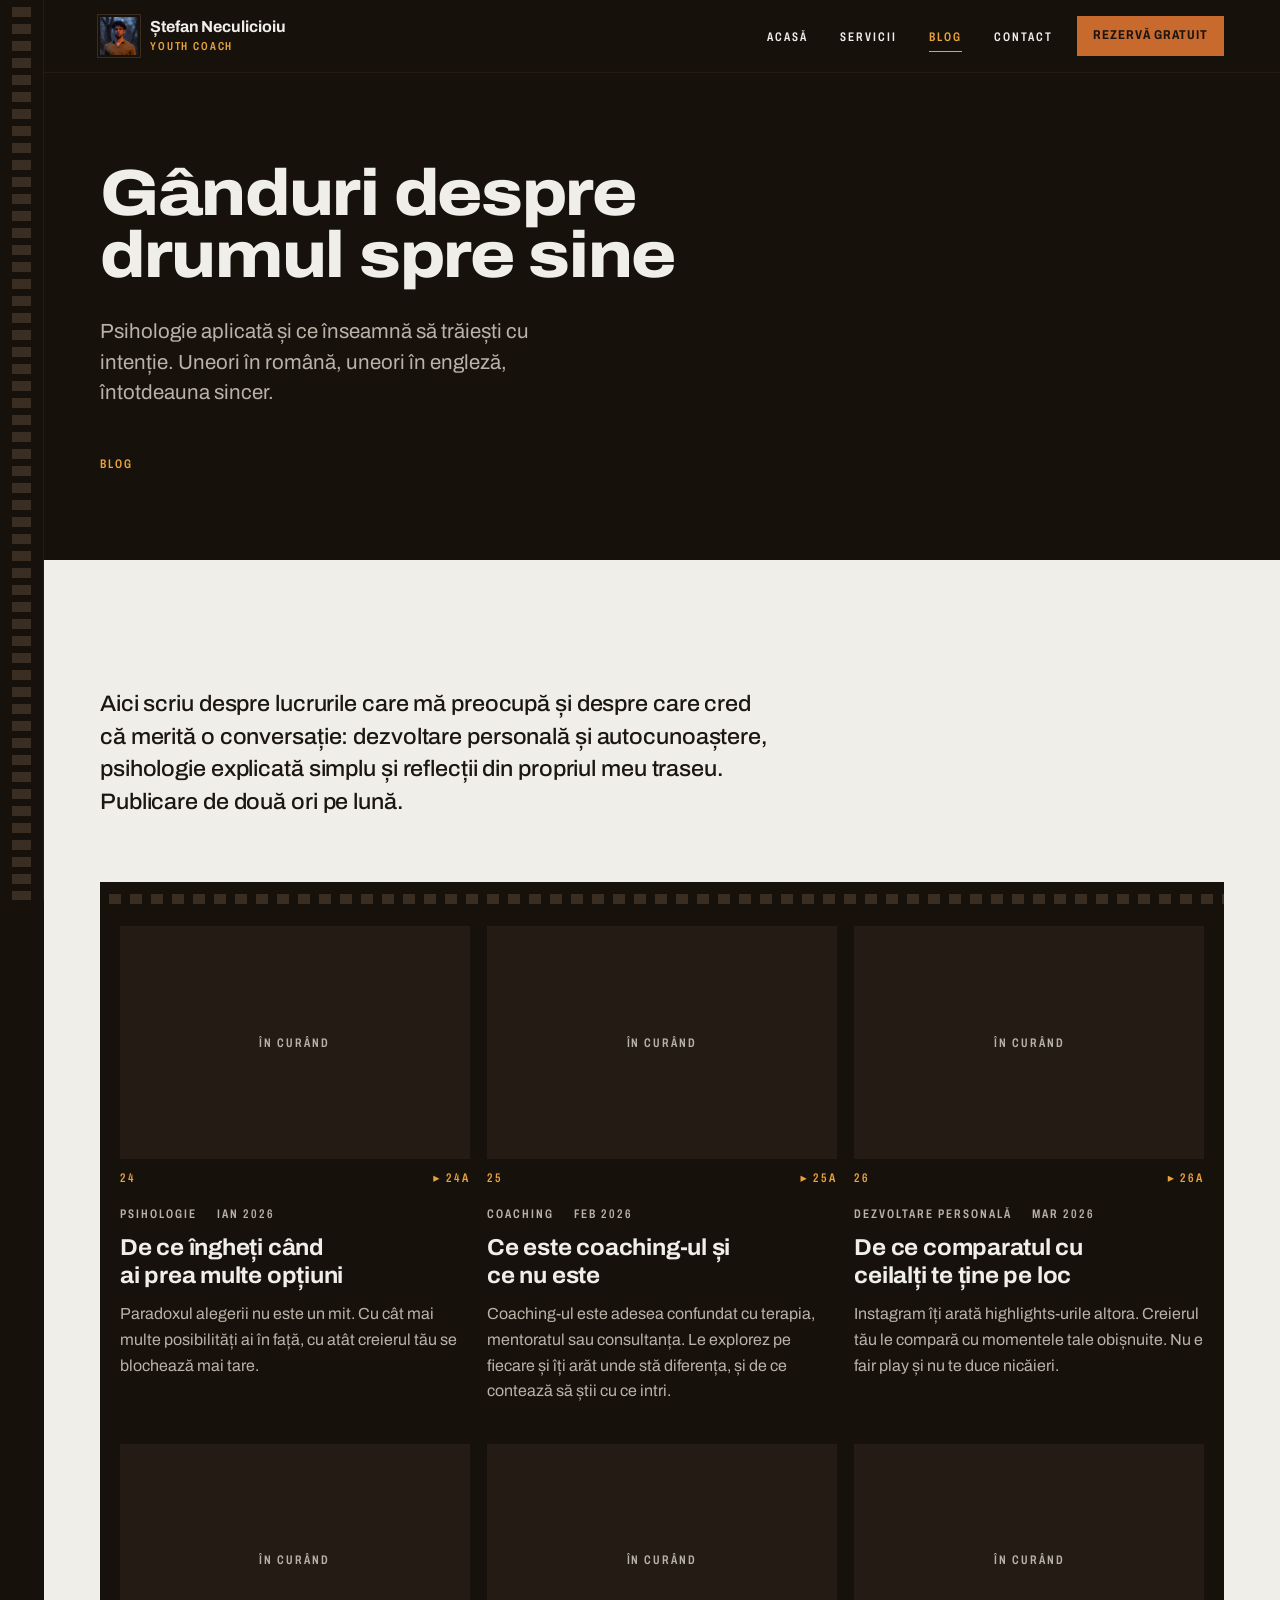
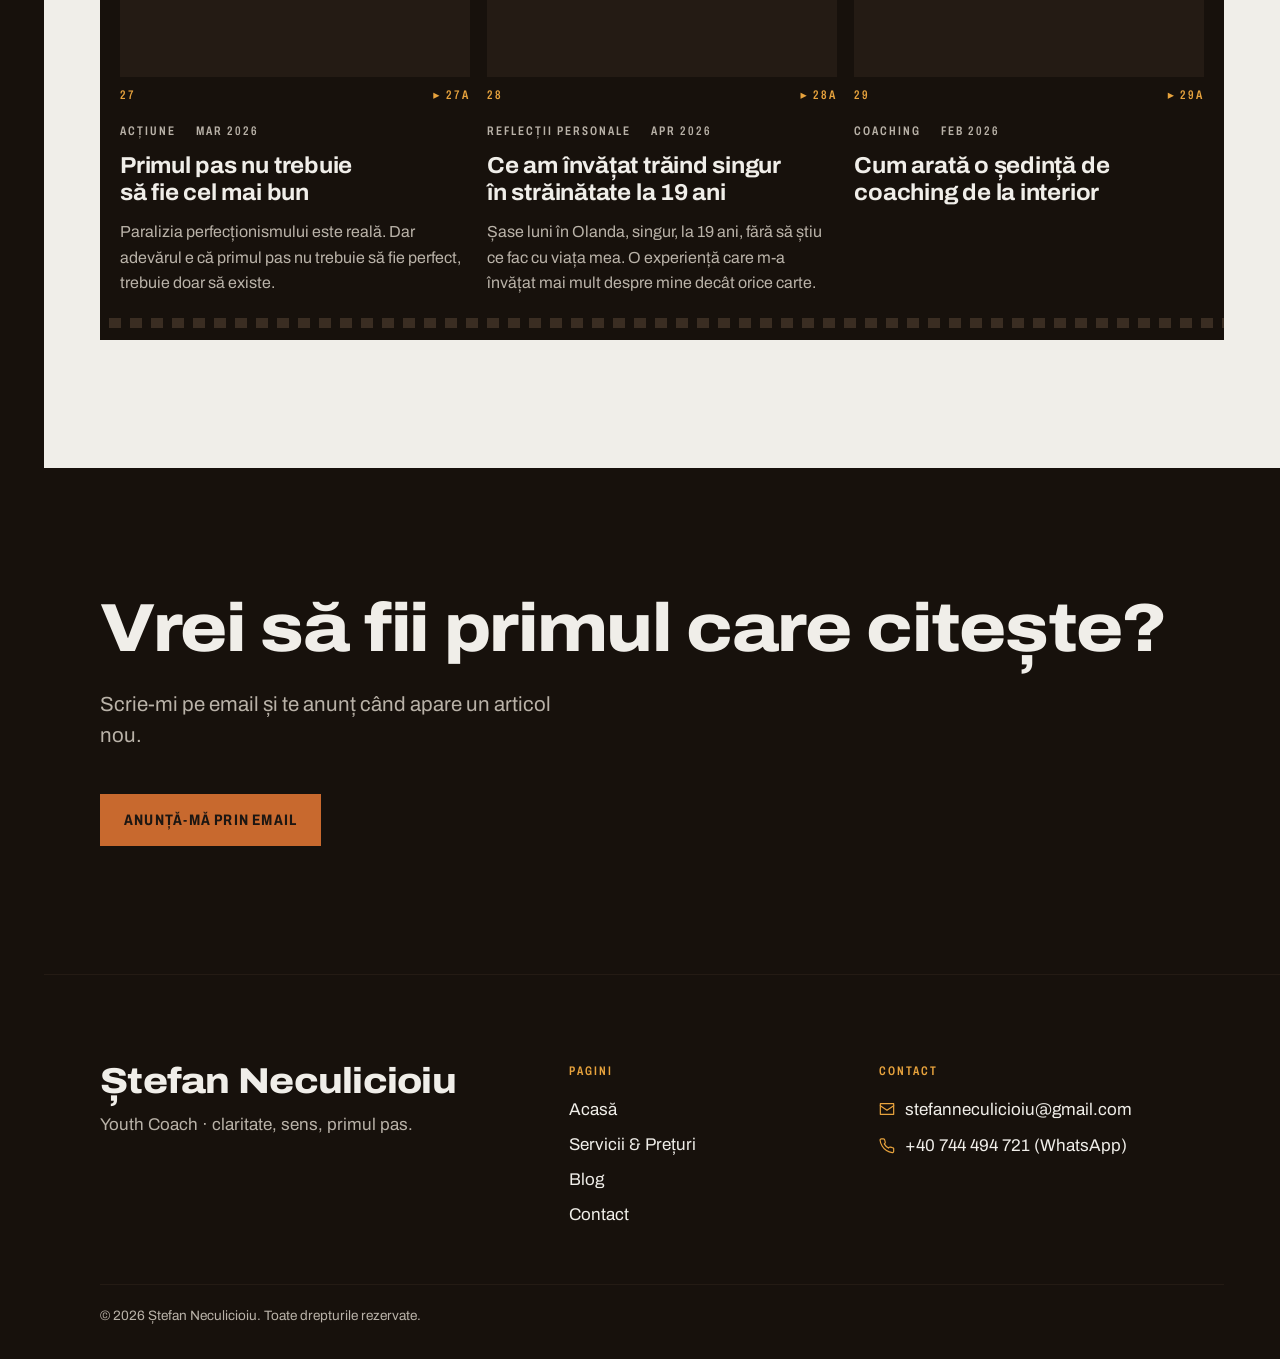
==== commit bb01f8ca: "Design review fixes: selected-frame hero, circle discipline, no cards - Hero portrait moves left as " ====
--- a/blog.html
+++ b/blog.html
@@ -12,9 +12,10 @@
   <link rel="stylesheet" href="https://fonts.googleapis.com/css2?family=Archivo:ital,wdth,wght@0,62..125,100..900;1,62..125,100..900&display=swap">
   <link rel="icon" href="assets/web/profil-800.jpg" type="image/jpeg">
   <link rel="stylesheet" href="css/style.css">
-  <script>document.documentElement.classList.add('js');</script>
+  <script>document.documentElement.classList.add('js');setTimeout(function(){if(!window.mainReady)document.documentElement.classList.remove('js');},3000);</script>
 </head>
 <body>
+  <svg class="svg-defs" width="0" height="0" aria-hidden="true" focusable="false"><defs><filter id="grease" x="-10%" y="-25%" width="120%" height="150%"><feTurbulence type="fractalNoise" baseFrequency="0.8" numOctaves="2" seed="7" result="n"/><feDisplacementMap in="SourceGraphic" in2="n" scale="2.4" xChannelSelector="R" yChannelSelector="G" result="d"/><feTurbulence type="fractalNoise" baseFrequency="1.7" numOctaves="1" seed="3" result="g"/><feColorMatrix in="g" type="matrix" values="0 0 0 0 0  0 0 0 0 0  0 0 0 0 0  0 0 0 -2.4 2.05" result="gaps"/><feComposite in="d" in2="gaps" operator="in"/></filter></defs></svg>
 
   <!-- ========== HEADER START ========== -->
   <header class="header" role="banner">
@@ -100,7 +101,7 @@
         <div class="strip blog__sheet">
           <div class="blog__grid">
           <article class="sheet-frame" aria-labelledby="art1-title">
-            <div class="sheet-frame__leak sheet-frame__leak--1">
+            <div class="sheet-frame__leak">
               <span class="sheet-frame__soon edge">În curând</span>
             </div>
             <p class="frame__no edge" aria-hidden="true"><span>24</span><span>▸ 24A</span></p>
@@ -119,7 +120,7 @@
             </div>
           </article>
           <article class="sheet-frame" aria-labelledby="art2-title">
-            <div class="sheet-frame__leak sheet-frame__leak--2">
+            <div class="sheet-frame__leak">
               <span class="sheet-frame__soon edge">În curând</span>
             </div>
             <p class="frame__no edge" aria-hidden="true"><span>25</span><span>▸ 25A</span></p>
@@ -139,7 +140,7 @@
             </div>
           </article>
           <article class="sheet-frame" aria-labelledby="art4-title">
-            <div class="sheet-frame__leak sheet-frame__leak--3">
+            <div class="sheet-frame__leak">
               <span class="sheet-frame__soon edge">În curând</span>
             </div>
             <p class="frame__no edge" aria-hidden="true"><span>26</span><span>▸ 26A</span></p>
@@ -158,7 +159,7 @@
             </div>
           </article>
           <article class="sheet-frame" aria-labelledby="art5-title">
-            <div class="sheet-frame__leak sheet-frame__leak--1">
+            <div class="sheet-frame__leak">
               <span class="sheet-frame__soon edge">În curând</span>
             </div>
             <p class="frame__no edge" aria-hidden="true"><span>27</span><span>▸ 27A</span></p>
@@ -177,7 +178,7 @@
             </div>
           </article>
           <article class="sheet-frame" aria-labelledby="art6-title">
-            <div class="sheet-frame__leak sheet-frame__leak--2">
+            <div class="sheet-frame__leak">
               <span class="sheet-frame__soon edge">În curând</span>
             </div>
             <p class="frame__no edge" aria-hidden="true"><span>28</span><span>▸ 28A</span></p>
@@ -196,7 +197,7 @@
             </div>
           </article>
           <article class="sheet-frame" aria-labelledby="art3-title">
-            <div class="sheet-frame__leak sheet-frame__leak--3">
+            <div class="sheet-frame__leak">
               <span class="sheet-frame__soon edge">În curând</span>
             </div>
             <p class="frame__no edge" aria-hidden="true"><span>29</span><span>▸ 29A</span></p>
@@ -223,13 +224,10 @@
         <div class="closing__text">
           <h2 class="display display--l">Vrei să fii primul care citește?</h2>
           <p class="lede closing__lede">Scrie-mi pe email și te anunț când apare un articol nou.</p>
-          <span class="mark-circle js-reveal">
-            <a href="mailto:stefanneculicioiu@gmail.com?subject=Vreau să fiu anunțat despre articole noi"
+          <a href="mailto:stefanneculicioiu@gmail.com?subject=Vreau să fiu anunțat despre articole noi"
                class="btn btn--primary">
               Anunță-mă prin email
             </a>
-            <svg class="mark-circle__svg" viewBox="0 0 200 80" preserveAspectRatio="none" aria-hidden="true" focusable="false"><path class="mark-circle__path" pathLength="1" d="M30 10 C 80 0, 170 2, 194 30 C 204 52, 170 76, 100 78 C 40 79, 2 66, 4 42 C 6 20, 40 8, 90 6 C 110 5, 130 6, 146 9"/></svg>
-          </span>
         </div>
       </div>
     </section>
--- a/css/style.css
+++ b/css/style.css
@@ -198,22 +198,16 @@
 .band--print ::selection { background: var(--ink); color: var(--print); }
 .band--print :focus-visible,
 .band--mask :focus-visible { outline-color: var(--ink); }
-
-/* Slate: a section's frozen label, printed along the film edge
-   above the band like the exposure data on a contact sheet,
-   never stacked as an eyebrow on the heading. */
+/* Black surfaces nested inside light bands keep the amber ring */
+.band--print .strip :focus-visible,
+.band--print .booking__plate :focus-visible,
+.band--mask .strip :focus-visible { outline-color: var(--edge); }
+
+/* Slate: a section's frozen label, set as an edge-print caption
+   under its heading like the exposure data under a frame,
+   never stacked as an eyebrow above it. */
 .slate {
-  display: flex;
-  align-items: center;
-  gap: 1rem;
-  margin-bottom: clamp(2.5rem, 6vw, 4.5rem);
-}
-.slate::after {
-  content: "";
-  flex: 1;
-  height: 1px;
-  background: currentColor;
-  opacity: .35;
+  margin-top: 1.1rem;
 }
 .band--print .slate { color: var(--ink-soft); }
 .band--mask  .slate { color: var(--ink); }
@@ -303,31 +297,18 @@
   overflow: visible;
   pointer-events: none;
 }
+.svg-defs { position: absolute; width: 0; height: 0; overflow: hidden; }
 .mark-circle__path {
   fill: none;
   stroke: var(--grease);
-  stroke-width: 3.4;
+  stroke-width: 3.8;
   stroke-linecap: round;
   stroke-linejoin: round;
 }
 
-/* Black grease cross: not this */
-.mark-cross {
-  position: absolute;
-  inset: 8% 6%;
-  width: 88%;
-  height: 84%;
-  overflow: visible;
-  pointer-events: none;
-}
-.mark-cross path {
-  fill: none;
-  stroke: var(--ink);
-  stroke-width: 3;
-  stroke-linecap: round;
-  vector-effect: non-scaling-stroke;
-  opacity: .85;
-}
+.mark-circle__path--ghost { stroke-width: 1.4; opacity: .55; }
+
+
 
 
 /* ============================================================
@@ -398,20 +379,21 @@
 
 /* Expand / collapse (hooks used by js/main.js) */
 .js .expand-content {
-  overflow: hidden;
-  max-height: 0;
+  display: grid;
+  grid-template-rows: 0fr;
   opacity: 0;
   visibility: hidden;
-  transition: max-height .6s var(--ease-out), opacity .4s ease, visibility 0s linear .6s;
+  transition: grid-template-rows .6s var(--ease-out), opacity .4s ease, visibility 0s linear .6s;
 }
 .js .expand-content.is-expanded {
-  max-height: 2400px;
+  grid-template-rows: 1fr;
   opacity: 1;
   visibility: visible;
-  transition: max-height .8s var(--ease-out), opacity .5s ease .1s, visibility 0s;
-}
-.expand-content > * + * { margin-top: 1.1em; }
-.expand-content { padding-top: 1.1em; }
+  transition: grid-template-rows .7s var(--ease-out), opacity .5s ease .1s, visibility 0s;
+}
+.expand-content__inner { min-height: 0; overflow: hidden; }
+.expand-content__inner > * + * { margin-top: 1.1em; }
+.expand-content__inner > :first-child { margin-top: 1.1em; }
 
 .expand-toggle {
   display: none;
@@ -548,8 +530,7 @@
   transform: none;
   transition: opacity .3s ease, transform .4s var(--ease-out), visibility 0s;
 }
-.mobile-menu__list { counter-reset: menu; }
-.mobile-menu__list li { counter-increment: menu; border-bottom: 1px solid var(--rebate-2); }
+.mobile-menu__list li { border-bottom: 1px solid var(--rebate-2); }
 .mobile-menu__link {
   display: flex;
   align-items: baseline;
@@ -561,14 +542,6 @@
   line-height: 1;
   letter-spacing: -.02em;
   text-decoration: none;
-}
-.mobile-menu__link::before {
-  content: counter(menu, decimal-leading-zero);
-  font-stretch: 68%;
-  font-weight: 600;
-  font-size: .8rem;
-  letter-spacing: .16em;
-  color: var(--edge);
 }
 .mobile-menu__link.is-active { color: var(--mask); }
 .mobile-menu__cta .btn { width: 100%; }
@@ -667,10 +640,15 @@
 .hero__subtitle { margin-top: clamp(1.5rem, 3vw, 2.25rem); color: var(--fog); }
 .hero__actions { margin-top: clamp(2.25rem, 4vw, 3rem); }
 
+.hero__frame {
+  padding: 12px 12px 0;
+  background: var(--rebate-2);
+}
+.hero__frame .frame__no { padding-block: .7rem; margin-top: 0; }
 .hero__photo {
   aspect-ratio: 4 / 5;
   overflow: hidden;
-  background: var(--rebate-2);
+  background: var(--rebate);
 }
 .hero__photo .frame__img { object-position: 50% 22%; }
 .hero__frame .frame__no { color: var(--edge); }
@@ -678,7 +656,7 @@
 .hero__scroll {
   display: none;
   position: absolute;
-  right: var(--gutter);
+  right: calc(var(--gutter) * .5);
   bottom: 1.5rem;
   writing-mode: vertical-rl;
   color: var(--fog);
@@ -691,21 +669,21 @@
     align-items: center;
   }
   .hero__grid {
-    grid-template-columns: minmax(0, 7fr) minmax(0, 5fr);
+    grid-template-columns: minmax(0, 5fr) minmax(0, 7fr);
     gap: clamp(2.5rem, 5vw, 5rem);
     align-items: center;
   }
+  .hero__frame { order: -1; }
   .hero__photo {
     aspect-ratio: 3 / 4;
-    max-height: calc(100svh - var(--header-h) - 9rem);
-    margin-left: auto;
+    max-height: calc(100svh - var(--header-h) - 10rem);
   }
   .hero__photo .frame__img { object-position: 50% 30%; }
   .hero__scroll { display: block; }
 }
 
 /* Dacă ai între 18 și 28 de ani */
-.pain__heading { margin-bottom: clamp(2.5rem, 5vw, 4rem); }
+.pain .slate { margin-bottom: clamp(2.5rem, 5vw, 4rem); }
 
 .pain__strip { margin-inline: calc(var(--gutter) * -1); }
 @media (min-width: 1240px) { .pain__strip { margin-inline: 0; } }
@@ -750,18 +728,11 @@
 .about__frame--trees  .frame__img { transform: scale(1.7); transform-origin: 0% 22%; }
 .about__frame--face,
 .about__frame--hands,
-.about__frame--trees { opacity: .78; }
-
-.about__circle {
-  position: absolute;
-  top: -10px; left: -10px;
-  width: calc(100% + 20px);
-  height: calc(100% - 1.5rem);
-  overflow: visible;
-  pointer-events: none;
-}
+.about__frame--trees { opacity: .8; }
+
 
 .about__text h2 { max-width: 18ch; }
+.about__text .slate { color: var(--ink-soft); }
 .about__prose { margin-top: 2rem; color: var(--ink-soft); }
 .about__prose strong { color: var(--ink); }
 
@@ -818,7 +789,7 @@
   gap: 2.5rem;
   align-items: end;
 }
-.page-hero .slate { margin: clamp(2.5rem, 5vw, 4rem) 0 0; }
+.page-hero .slate { margin-top: clamp(2rem, 4vw, 3rem); }
 .page-hero h1 { max-width: 14ch; }
 .page-hero__lede { margin-top: 1.75rem; color: var(--fog); }
 .page-hero__frame { display: none; }
@@ -839,6 +810,7 @@
 
 /* Ce este coaching-ul */
 .what__grid { display: grid; gap: 2.5rem; }
+.what__title .slate { color: var(--ink-soft); }
 @media (min-width: 1000px) {
   .what__grid { grid-template-columns: minmax(0, 5fr) minmax(0, 7fr); gap: 4rem; }
   .what__grid { grid-template-columns: minmax(0, 1fr) minmax(0, 1fr); }
@@ -856,26 +828,28 @@
 
 .not-list {
   display: grid;
-  gap: .75rem;
+  gap: 1rem;
   margin-top: 2.5rem;
 }
-@media (min-width: 640px) { .not-list { grid-template-columns: repeat(3, minmax(0, 1fr)); } }
 .not-list__item {
-  position: relative;
   display: flex;
   align-items: center;
-  justify-content: center;
-  min-height: 7.5rem;
-  padding: 1rem;
-  border: 1px solid var(--ink);
-  font-stretch: 90%;
-  font-weight: 700;
-  font-size: 1.2rem;
-  text-align: center;
-  color: var(--ink-soft);
-}
-.not-list__item .mark-cross { inset: 10% 8%; width: 84%; height: 80%; }
-@media (max-width: 639px) { .not-list__item { min-height: 4.75rem; } }
+  gap: 1rem;
+  font-stretch: 108%;
+  font-weight: 750;
+  font-size: clamp(1.35rem, 2.4vw, 1.9rem);
+  line-height: 1.1;
+  letter-spacing: -.015em;
+  color: var(--ink);
+}
+.not-list__box {
+  flex: none;
+  width: 2.2rem;
+  height: 2.2rem;
+  overflow: visible;
+}
+.not-list__box rect { fill: none; stroke: var(--ink); stroke-width: 1.5; }
+.not-list__box path { fill: none; stroke: var(--ink); stroke-width: 3.2; stroke-linecap: round; opacity: .9; }
 
 .what__more { margin-top: 2rem; color: var(--ink-soft); }
 .what__is { color: var(--ink); font-weight: 600; font-size: 1.15rem; }
@@ -887,8 +861,7 @@
   .expect__head { grid-template-columns: minmax(0, 6fr) minmax(0, 5fr); align-items: end; gap: 4rem; }
 }
 .expect__content { margin-top: 1rem; }
-.expect__strip { margin-top: 2rem; margin-inline: calc(var(--gutter) * -1); }
-@media (min-width: 1240px) { .expect__strip { margin-inline: 0; } }
+.expect__strip { margin-top: 2rem; }
 .expect__frames { grid-template-columns: 1fr; }
 @media (min-width: 640px)  { .expect__frames { grid-template-columns: repeat(2, minmax(0, 1fr)); } }
 @media (min-width: 1100px) { .expect__frames { grid-template-columns: repeat(4, minmax(0, 1fr)); } }
@@ -897,32 +870,31 @@
 .expect__close { margin-top: 2.5rem; max-width: 24ch; }
 .expect .expand-toggle { margin-top: 2.5rem; }
 
-/* Prețuri: two prints, the package one enlarged */
-.pricing__heading { margin-bottom: clamp(2.5rem, 5vw, 4rem); }
-.pricing__grid {
-  display: grid;
-  gap: 1.5rem;
-  align-items: start;
-}
+/* Prețuri: two frames on one strip, the package frame enlarged */
+.pricing__slate { color: var(--ink-soft); margin-bottom: clamp(2.5rem, 5vw, 4rem); }
+.pricing__strip { margin-inline: calc(var(--gutter) * -1); }
+@media (min-width: 1240px) { .pricing__strip { margin-inline: 0; } }
+.pricing__grid { grid-template-columns: 1fr; align-items: stretch; }
 @media (min-width: 900px) {
-  .pricing__grid { grid-template-columns: minmax(0, 1fr) minmax(0, 1.3fr); gap: 2rem; }
-}
-
-.print { border: 1px solid var(--ink); background: var(--print); }
+  .pricing__grid { grid-template-columns: minmax(0, 1fr) minmax(0, 1.3fr); }
+}
+
+.print {
+  display: flex;
+  flex-direction: column;
+  background: var(--rebate-2);
+  color: var(--print);
+}
 .print__plate {
   position: relative;
   display: grid;
-  gap: 2rem;
-  padding: clamp(1.5rem, 3vw, 2.25rem);
-  background: var(--rebate);
-  color: var(--print);
-}
-.print--featured .print__plate { background: var(--mask); color: var(--ink); min-height: 17rem; align-content: space-between; }
+  gap: 1.75rem;
+  padding: clamp(1.5rem, 3vw, 2.25rem) clamp(1.5rem, 3vw, 2.25rem) 0;
+}
 .print__badge {
   position: absolute;
   top: clamp(1.5rem, 3vw, 2.25rem);
   right: clamp(1.5rem, 3vw, 2.25rem);
-  color: var(--ink);
 }
 .print--featured .print__title { padding-right: 7rem; }
 .print__amount {
@@ -930,22 +902,23 @@
   font-size: clamp(2.75rem, 5.5vw, 4.25rem);
   line-height: 1;
 }
-.print__note { margin-top: .75rem; }
-.print--featured .print__note { color: var(--ink); }
-
-.print__body { padding: clamp(1.5rem, 3vw, 2.25rem); color: var(--ink-soft); }
+.print--featured .print__amount { color: var(--mask); }
+.print__note { margin-top: .75rem; color: var(--fog); }
+
+.print__body { flex: 1; padding: 1.75rem clamp(1.5rem, 3vw, 2.25rem) clamp(1.5rem, 3vw, 2.25rem); color: var(--fog); }
 .print__desc { max-width: 44ch; }
-.print__features { margin-top: 1.5rem; border-top: 1px solid var(--print-2); }
+.print__features { margin-top: 1.5rem; border-top: 1px solid var(--rebate-3); }
 .print__features li {
   display: flex;
   gap: .75em;
   padding-block: .7rem;
-  border-bottom: 1px solid var(--print-2);
-  color: var(--ink);
+  border-bottom: 1px solid var(--rebate-3);
+  color: var(--print);
 }
 .print__features li::before { content: "▸"; color: var(--mask); }
 .print__cta { margin-top: 2rem; }
-.print .link-arrow { color: var(--ink); }
+.print .link-arrow { color: var(--print); }
+.print > .frame__no { padding: 0 clamp(1.5rem, 3vw, 2.25rem) 1rem; margin-top: 0; }
 
 .pricing__note { margin-top: 2.5rem; color: var(--ink-soft); }
 
@@ -978,23 +951,28 @@
 .sheet-frame { display: flex; flex-direction: column; }
 
 .sheet-frame__leak {
-  position: relative;
   display: grid;
   place-items: center;
   aspect-ratio: 3 / 2;
   background: var(--rebate-2);
-  overflow: hidden;
-}
-.sheet-frame__leak::before {
-  content: "";
-  position: absolute;
-  inset: 0;
-  opacity: .9;
-}
-.sheet-frame__leak--1::before { background: radial-gradient(120% 90% at 100% 0%, var(--mask) 0%, rgba(200, 105, 46, .35) 35%, transparent 65%); }
-.sheet-frame__leak--2::before { background: radial-gradient(90% 120% at 0% 100%, var(--mask) 0%, rgba(200, 105, 46, .3) 30%, transparent 62%); }
-.sheet-frame__leak--3::before { background: linear-gradient(to right, transparent 55%, rgba(232, 163, 61, .35) 80%, var(--mask) 100%); }
-.sheet-frame__soon { position: relative; color: var(--print); opacity: .85; }
+}
+.sheet-frame__soon { color: var(--fog); }
+
+@media (max-width: 639px) {
+  .blog__grid { gap: 1.75rem; }
+  .sheet-frame {
+    display: grid;
+    grid-template-columns: 6.5rem minmax(0, 1fr);
+    column-gap: 1rem;
+    align-items: start;
+  }
+  .sheet-frame__leak { grid-column: 1; grid-row: 1; }
+  .sheet-frame .frame__no { grid-column: 1; grid-row: 2; font-size: .68rem; }
+  .sheet-frame__body { grid-column: 2; grid-row: 1 / span 2; padding-top: 0; }
+  .sheet-frame__soon { font-size: .62rem; letter-spacing: .1em; }
+  .sheet-frame__title { margin-top: .4rem; font-size: 1.1rem; }
+  .sheet-frame__excerpt { font-size: .95rem; }
+}
 
 .sheet-frame .frame__no { color: var(--edge); }
 
@@ -1022,14 +1000,16 @@
 .booking__intro h2 { max-width: 16ch; }
 .booking__text { margin-top: 1.5rem; max-width: 42ch; color: var(--ink-soft); font-size: 1.125rem; }
 
+.booking__strip { padding-bottom: 2.25rem; }
 .booking__plate {
   display: grid;
   justify-items: start;
   gap: 1rem;
   padding: clamp(1.75rem, 4vw, 3rem);
-  background: var(--rebate);
+  background: var(--rebate-2);
   color: var(--print);
 }
+.booking__intro .slate { color: var(--ink-soft); }
 .booking__icon { color: var(--edge); }
 .booking__title { max-width: 14ch; margin-top: .5rem; }
 .booking__cta { margin-top: 1.75rem; }
@@ -1073,13 +1053,13 @@
 .faq__grid { display: grid; gap: 2.5rem; }
 @media (min-width: 1000px) {
   .faq__grid { grid-template-columns: minmax(0, 5fr) minmax(0, 7fr); gap: 5rem; align-items: start; }
-  .faq__heading { position: sticky; top: calc(var(--header-h) + 2rem); }
+  .faq__title { position: sticky; top: calc(var(--header-h) + 2rem); }
 }
 .faq__list { border-top: 1px solid var(--rebate-3); }
 .faq__item { border-bottom: 1px solid var(--rebate-3); }
 .faq__q {
   display: grid;
-  grid-template-columns: 2.5rem 1fr 1.25rem;
+  grid-template-columns: 1fr 1.25rem;
   align-items: baseline;
   gap: 1rem;
   padding-block: 1.4rem;
@@ -1113,7 +1093,7 @@
 .faq__icon::after { transform: rotate(90deg); }
 .faq__item[open] .faq__icon::after { transform: rotate(0deg); }
 .faq__a {
-  padding: 0 2.25rem 1.6rem 3.5rem;
+  padding: 0 2.25rem 1.6rem 0;
   max-width: 62ch;
   color: var(--fog);
 }
